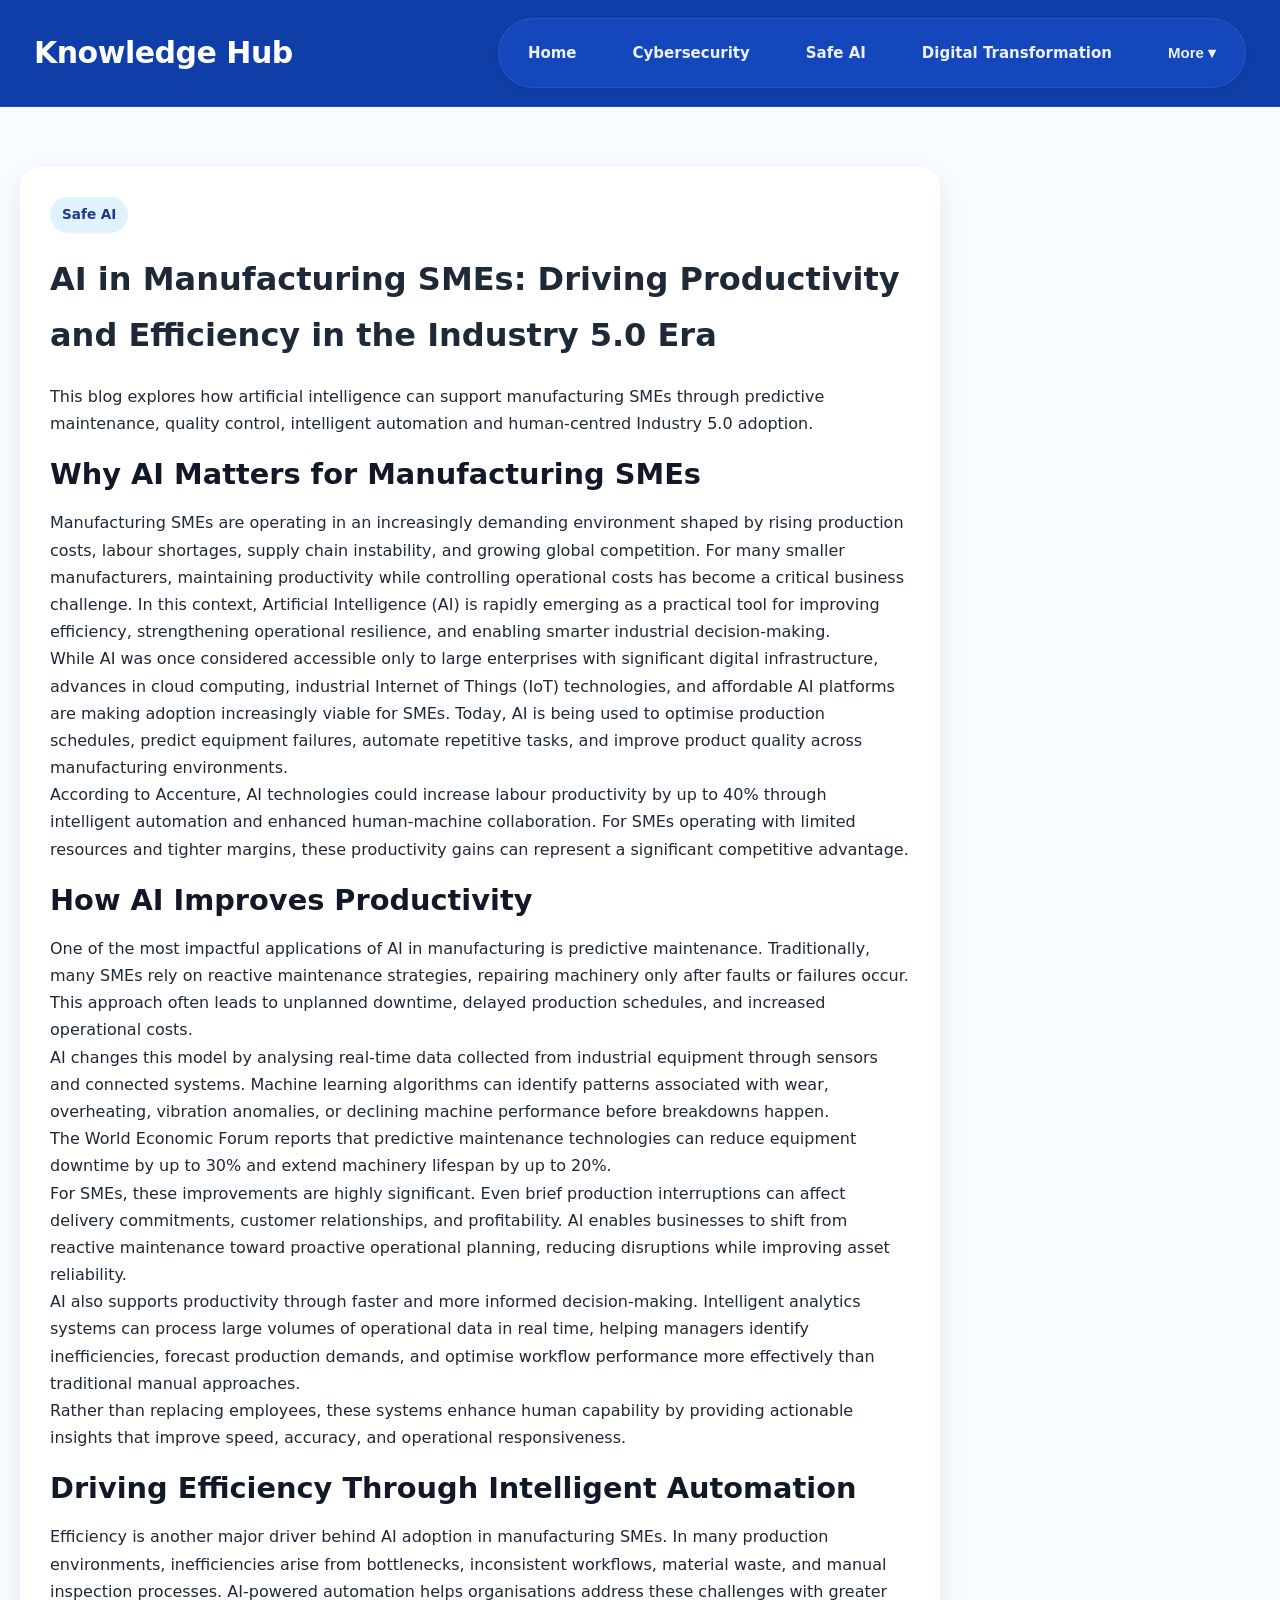
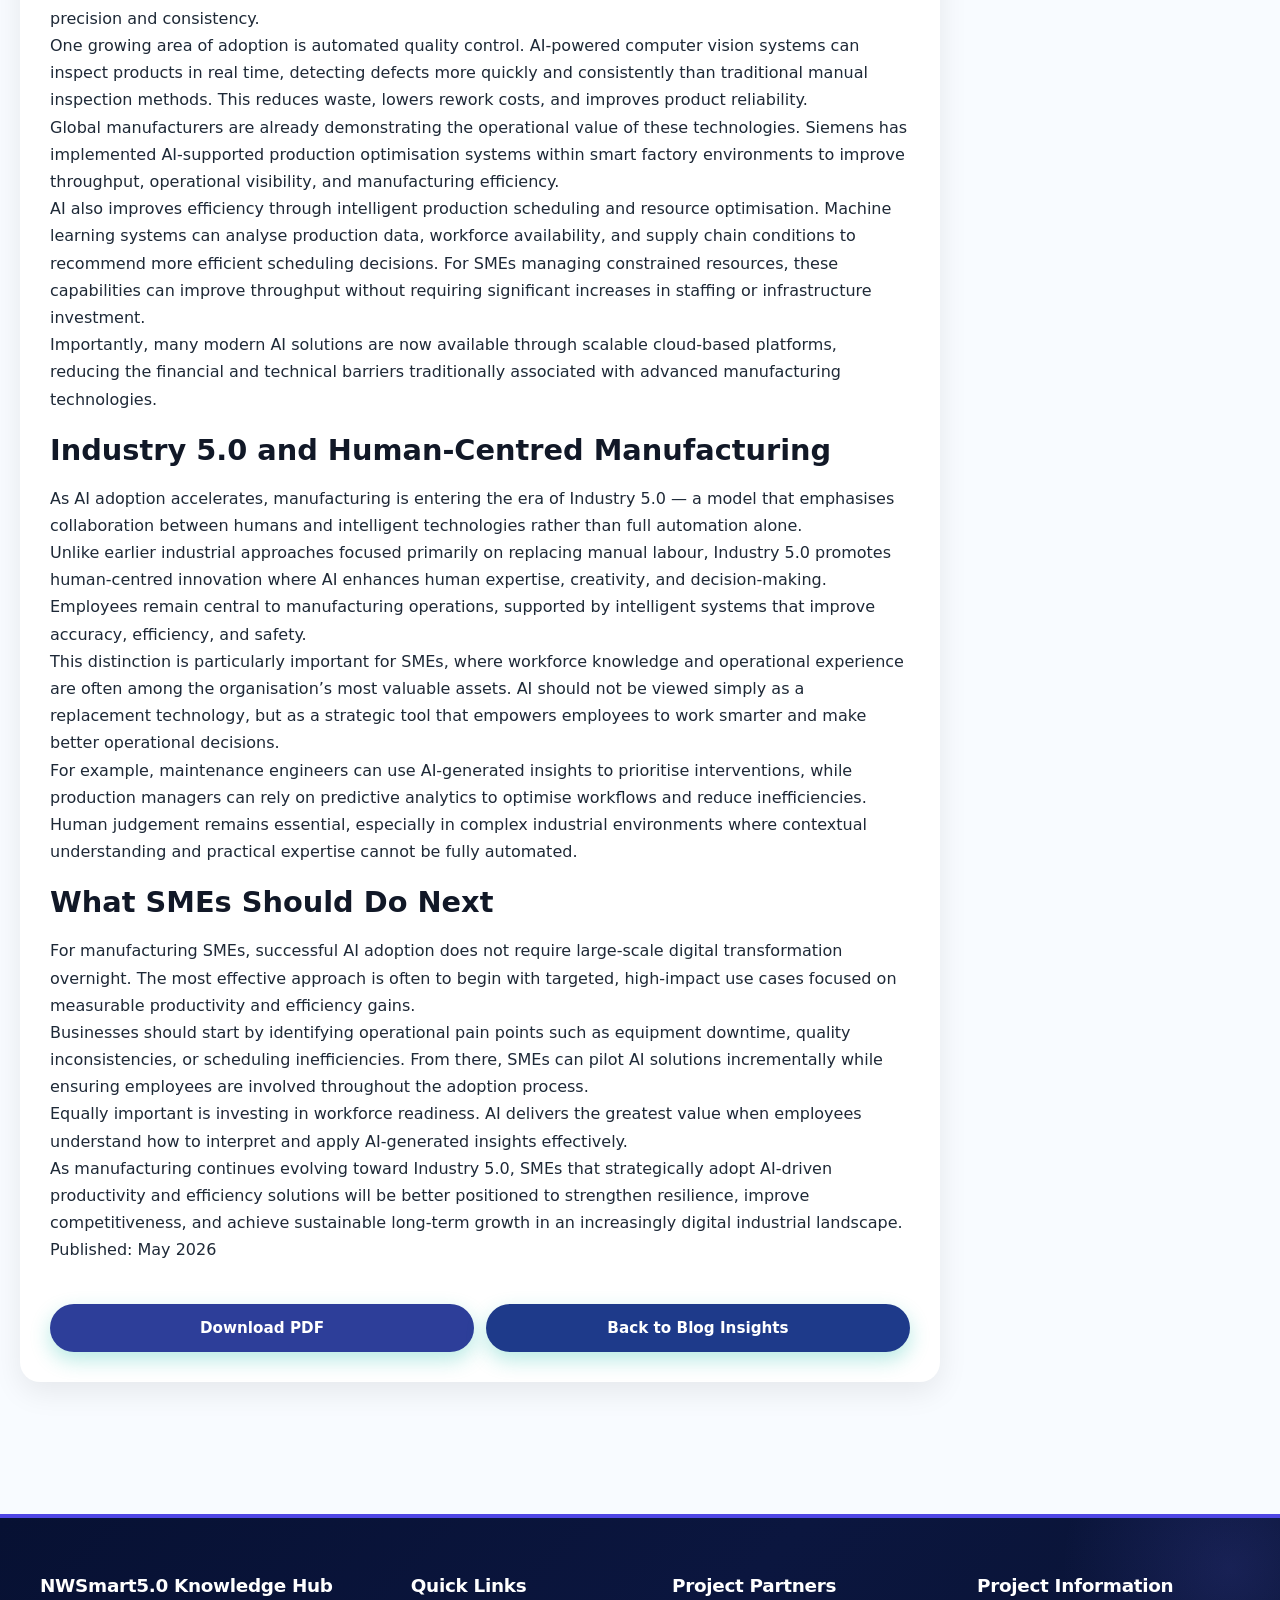
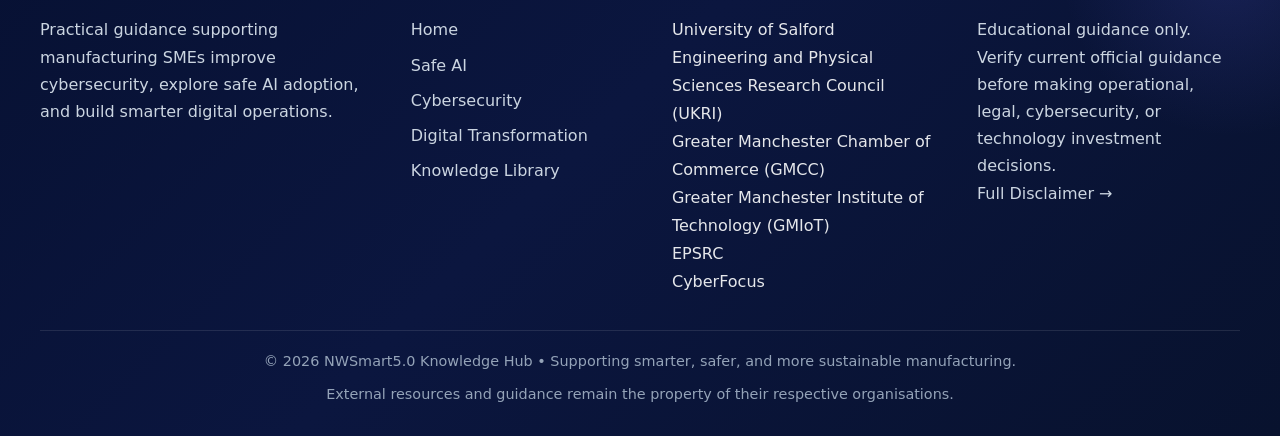
==== blog-ai-manufacturing-smes.html @ 2c4508e6 "Update blog-ai-manufacturing-smes.html" ====
<!DOCTYPE html>
<html lang="en">
<head>
    <meta charset="UTF-8">
    <meta name="viewport" content="width=device-width, initial-scale=1.0">
    <title>AI in Manufacturing SMEs | NWSmart5.0</title>
    <link rel="stylesheet" href="style.css">
    <link rel="icon" type="image/png" sizes="32x32" href="images/nwsmart5-logo.png">
</head>

<body>
    <div id="navbar"></div>


    <div class="container">
        <div class="main-content">
          
            <div class="card">
                <span class="blog-tag">Safe AI</span>

             
<h1>AI in Manufacturing SMEs: Driving Productivity and Efficiency in the Industry 5.0 Era</h1>

<p style="margin-top: 20px;">
This blog explores how artificial intelligence can support manufacturing SMEs through predictive maintenance, quality control, intelligent automation and human-centred Industry 5.0 adoption.
</p>
<h2 style="margin-top: 20px;">Why AI Matters for Manufacturing SMEs</h2>

<p>
Manufacturing SMEs are operating in an increasingly demanding environment shaped by rising production costs, labour shortages, supply chain instability, and growing global competition. For many smaller manufacturers, maintaining productivity while controlling operational costs has become a critical business challenge. In this context, Artificial Intelligence (AI) is rapidly emerging as a practical tool for improving efficiency, strengthening operational resilience, and enabling smarter industrial decision-making.
</p>

<p>
While AI was once considered accessible only to large enterprises with significant digital infrastructure, advances in cloud computing, industrial Internet of Things (IoT) technologies, and affordable AI platforms are making adoption increasingly viable for SMEs. Today, AI is being used to optimise production schedules, predict equipment failures, automate repetitive tasks, and improve product quality across manufacturing environments.
</p>

<p>
According to Accenture, AI technologies could increase labour productivity by up to 40% through intelligent automation and enhanced human-machine collaboration. For SMEs operating with limited resources and tighter margins, these productivity gains can represent a significant competitive advantage.
</p>

<h2 style="margin-top: 20px;">How AI Improves Productivity</h2>

<p>
One of the most impactful applications of AI in manufacturing is predictive maintenance. Traditionally, many SMEs rely on reactive maintenance strategies, repairing machinery only after faults or failures occur. This approach often leads to unplanned downtime, delayed production schedules, and increased operational costs.
</p>

<p>
AI changes this model by analysing real-time data collected from industrial equipment through sensors and connected systems. Machine learning algorithms can identify patterns associated with wear, overheating, vibration anomalies, or declining machine performance before breakdowns happen.
</p>

<p>
The World Economic Forum reports that predictive maintenance technologies can reduce equipment downtime by up to 30% and extend machinery lifespan by up to 20%.
</p>

<p>
For SMEs, these improvements are highly significant. Even brief production interruptions can affect delivery commitments, customer relationships, and profitability. AI enables businesses to shift from reactive maintenance toward proactive operational planning, reducing disruptions while improving asset reliability.
</p>

<p>
AI also supports productivity through faster and more informed decision-making. Intelligent analytics systems can process large volumes of operational data in real time, helping managers identify inefficiencies, forecast production demands, and optimise workflow performance more effectively than traditional manual approaches.
</p>

<p>
Rather than replacing employees, these systems enhance human capability by providing actionable insights that improve speed, accuracy, and operational responsiveness.
</p>

<h2 style="margin-top: 20px;">Driving Efficiency Through Intelligent Automation</h2>

<p>
Efficiency is another major driver behind AI adoption in manufacturing SMEs. In many production environments, inefficiencies arise from bottlenecks, inconsistent workflows, material waste, and manual inspection processes. AI-powered automation helps organisations address these challenges with greater precision and consistency.
</p>

<p>
One growing area of adoption is automated quality control. AI-powered computer vision systems can inspect products in real time, detecting defects more quickly and consistently than traditional manual inspection methods. This reduces waste, lowers rework costs, and improves product reliability.
</p>

<p>
Global manufacturers are already demonstrating the operational value of these technologies. Siemens has implemented AI-supported production optimisation systems within smart factory environments to improve throughput, operational visibility, and manufacturing efficiency.
</p>

<p>
AI also improves efficiency through intelligent production scheduling and resource optimisation. Machine learning systems can analyse production data, workforce availability, and supply chain conditions to recommend more efficient scheduling decisions. For SMEs managing constrained resources, these capabilities can improve throughput without requiring significant increases in staffing or infrastructure investment.
</p>

<p>
Importantly, many modern AI solutions are now available through scalable cloud-based platforms, reducing the financial and technical barriers traditionally associated with advanced manufacturing technologies.
</p>

<h2 style="margin-top: 20px;">Industry 5.0 and Human-Centred Manufacturing</h2>

<p>
As AI adoption accelerates, manufacturing is entering the era of Industry 5.0 — a model that emphasises collaboration between humans and intelligent technologies rather than full automation alone.
</p>

<p>
Unlike earlier industrial approaches focused primarily on replacing manual labour, Industry 5.0 promotes human-centred innovation where AI enhances human expertise, creativity, and decision-making. Employees remain central to manufacturing operations, supported by intelligent systems that improve accuracy, efficiency, and safety.
</p>

<p>
This distinction is particularly important for SMEs, where workforce knowledge and operational experience are often among the organisation’s most valuable assets. AI should not be viewed simply as a replacement technology, but as a strategic tool that empowers employees to work smarter and make better operational decisions.
</p>

<p>
For example, maintenance engineers can use AI-generated insights to prioritise interventions, while production managers can rely on predictive analytics to optimise workflows and reduce inefficiencies. Human judgement remains essential, especially in complex industrial environments where contextual understanding and practical expertise cannot be fully automated.
</p>

<h2 style="margin-top: 20px;">What SMEs Should Do Next</h2>

<p>
For manufacturing SMEs, successful AI adoption does not require large-scale digital transformation overnight. The most effective approach is often to begin with targeted, high-impact use cases focused on measurable productivity and efficiency gains.
</p>

<p>
Businesses should start by identifying operational pain points such as equipment downtime, quality inconsistencies, or scheduling inefficiencies. From there, SMEs can pilot AI solutions incrementally while ensuring employees are involved throughout the adoption process.
</p>

<p>
Equally important is investing in workforce readiness. AI delivers the greatest value when employees understand how to interpret and apply AI-generated insights effectively.
</p>

<p>
As manufacturing continues evolving toward Industry 5.0, SMEs that strategically adopt AI-driven productivity and efficiency solutions will be better positioned to strengthen resilience, improve competitiveness, and achieve sustainable long-term growth in an increasingly digital industrial landscape.
</p>
<p class="blog-meta">
Published: May 2026
</p>

              <div class="blog-actions" style="margin-top: 40px;">
                    <a href="Blogs/Blog1-AI in Manufacturing SMEs.pdf"
                       download
                       class="button-primary">
                       Download PDF
                    </a>

                    <a href="index.html#blog-insights"
                       class="button-primary blog-download-btn">
                       Back to Blog Insights
                    </a>
                </div>
            </div>

        </div>
    </div>

    <footer class="footer home-footer">
        <div class="footer-grid">

            <div>
                <h3>NWSmart5.0 Knowledge Hub</h3>
                <p>Practical guidance supporting manufacturing SMEs improve cybersecurity, explore safe AI adoption, and build smarter digital operations.</p>
            </div>

            <div>
                <h3>Quick Links</h3>
                <a href="index.html">Home</a>
                <a href="safe-ai.html">Safe AI</a>
                <a href="cybersecurity.html">Cybersecurity</a>
                <a href="digital.html">Digital Transformation</a>
                <a href="library.html">Knowledge Library</a>
            </div>

            <div>
                <h3>Project Partners</h3>
                <ul class="footer-partners">
                    <li>University of Salford</li>
                    <li>Engineering and Physical Sciences Research Council (UKRI)</li>
                    <li>Greater Manchester Chamber of Commerce (GMCC)</li>
                    <li>Greater Manchester Institute of Technology (GMIoT)</li>
                    <li>EPSRC</li>
                    <li>CyberFocus</li>
                </ul>
            </div>

            <div>
                <h3>Project Information</h3>
                <p>
                    Educational guidance only. Verify current official guidance before making operational, legal, cybersecurity, or technology investment decisions.
                </p>
                <a href="disclaimer.html" class="footer-disclaimer-link">
                    Full Disclaimer →
                </a>
            </div>

        </div>

        <div class="footer-bottom">
            <p>© 2026 NWSmart5.0 Knowledge Hub • Supporting smarter, safer, and more sustainable manufacturing.</p>
            <p>External resources and guidance remain the property of their respective organisations.</p>
        </div>
    </footer>

    <script>
        fetch('navbar.html')
            .then(response => response.text())
            .then(data => {
                document.getElementById('navbar').innerHTML = data;
            });

        function toggleMobileNav() {
            const nav = document.querySelector("nav");
            if (nav) {
                nav.classList.toggle("mobile-nav-open");
            }
        }
    </script>
</body>
</html>
---- style.css ----
* {
    margin: 0;
    padding: 0;
    box-sizing: border-box;
}

html {
    scroll-behavior: smooth;
}

body {
    font-family: 'Segoe UI', system-ui, -apple-system, Arial, sans-serif;
    background-color: #f0f4f8;
    color: #1e2937;
    line-height: 1.75;
}
.main-content p,
.main-content li,
.main-content ul,
.main-content ol {
    font-size: 16px;
    line-height: 1.75;
}

.ai-resource-scroll {
    margin-top: 12px !important;
    padding-top: 0 !important;
}

.ai-resource-scroll .resource-card {
    margin-top: 0 !important;
}
header h1 {
    color: #ffffff;
    font-size: 27px;
    font-weight: 700;
    transition: transform 0.3s ease;
}

header h1:hover {
    transform: scale(1.03);
}

header h1 span {
    color: #67e8f9;
}



nav a:hover {
    color: #ffffff;
}



nav a:hover::after {
    width: 100%;
}

/* ==================== HERO ==================== */
/* ==================== HERO ==================== */

.hero,
.page-hero {
   color: white;
     text-align: center;
    padding: 90px 20px 80px;
    min-height: calc(100vh - 110px);
    display: flex;
    flex-direction: column;
    justify-content: center;
    position: relative;
    overflow: hidden;
}

/* Homepage hero only */
.home-hero {
    background: url('images/home5.png') center center / cover no-repeat !important;
    min-height: 66vh;
     padding: 55px 20px 70px;
    align-items: flex-start;
    text-align: left;
    justify-content: center;
}

.home-hero::before,
.home-hero::after {
    display: none !important;
}

.home-hero h2 {
    color: #132968 !important;
    font-size: clamp(1.9rem, 3vw, 3rem) !important;
    line-height: 1.08;
    max-width: 680px;
    margin: 95px 0 18px 62px !important;
    text-shadow: none !important;
}

.home-hero p {
    color: #233876 !important;
    font-size: 1.15rem !important;
    font-weight: 700;
    max-width: 680px;
    margin: 0 0 30px 62px !important;
    text-shadow: none !important;
}


.home-hero .hero-blog-btn {
    margin: 0 0 0 62px !important;
    width: fit-content !important;
    min-width: 230px;
    height: auto !important;
    padding: 14px 34px;
    position: relative;
    z-index: 10;
}
/* Other pages */
.page-hero {
    background:
         linear-gradient(rgba(30, 58, 138, 0.55), rgba(15, 23, 42, 0.70)),
        linear-gradient(135deg, #3b82f6, #172554);
        background-size: cover !important;
    background-position: center;
    background-repeat: no-repeat;

    display: flex;
    flex-direction: column;
    justify-content: center;

    padding-bottom: 140px;
}

.hero h2,
.page-hero h2 {
    font-size: 3rem;
    margin-bottom: 16px;
    text-shadow: 0 3px 10px rgba(0,0,0,0.3);
}
.hero p,
.page-hero p {
    font-size: 1.3rem;
    max-width: 780px;
    margin: 0 auto 30px;
}
.hero-blog-btn {

    margin-left: 70px;

    background: #3246b8;

    color: white;

    padding: 18px 42px;

    border-radius: 20px;

    font-size: 1.2rem;

    font-weight: 700;

    box-shadow: 0 10px 30px rgba(50,70,184,0.25);

    text-decoration: none;

    display: inline-flex;

    align-items: center;

    gap: 10px;

    transition: 0.3s ease;
}
.hero-blog-btn:hover {
    background: white;
    color: #1e3a8a;

    transform: translateY(-4px);

    box-shadow:
        0 14px 34px rgba(0,0,0,0.28),
        0 0 35px rgba(255,255,255,0.25);
    border-color: rgba(255,255,255,0.8);
}

@media (max-width: 768px) {

    .hero-blog-btn {
        width: 92%;
        padding: 16px 22px;
        font-size: 1rem;
    }
}

/* Buttons */
.button-primary {
    display: inline-block;
    padding: 16px 40px;
    background: #2d3e99;
    color: white;
    border-radius: 50px;
    font-weight: 600;
    text-decoration: none;
    font-size: 1.1rem;
    transition: all 0.4s cubic-bezier(0.4, 0, 0.2, 1);
    box-shadow: 0 8px 20px rgba(20, 184, 166, 0.3);
}

.button-primary:hover {
    background: #1e2d7a;
    transform: translateY(-6px) scale(1.05);
    box-shadow: 0 15px 30px rgba(20, 184, 166, 0.45);
}

/* Main Container */

/* Cards */
.card, .resource-card {
    background: white;
    padding: 30px;
    border-radius: 20px;
    box-shadow: 0 10px 30px rgba(0,0,0,0.08);
    margin-bottom: 32px;
    transition: all 0.4s cubic-bezier(0.4, 0, 0.2, 1);
}

.card:hover, .resource-card:hover {
    transform: translateY(-12px);
    box-shadow: 0 20px 40px rgba(0,0,0,0.12);
}



/* ==================== ACCORDION ==================== */
.modern-accordion {
    margin: 16px 0;
    border: 1px solid #e2e8f0;
    border-radius: 12px;
    overflow: hidden;
    box-shadow: 0 2px 8px rgba(0,0,0,0.05);
}

.accordion-btn {
    width: 100%;
    padding: 20px 24px;
    background: #f1f5f9;
    border: none;
    text-align: left;
    font-weight: 600;
    font-size: 1.08rem;
    color: #1e3a8a;
    cursor: pointer;
    display: flex;
    justify-content: space-between;
    align-items: center;
    transition: all 0.3s ease;
}

.accordion-btn:hover {
    background: #e0f2fe;
}

.accordion-btn:after {
    content: '▼';
    font-size: 1.1rem;
    transition: transform 0.4s ease;
}

.accordion-btn.active:after {
    transform: rotate(180deg);
}

.accordion-content {
    max-height: 0;
    overflow: hidden;
    transition: max-height 0.5s cubic-bezier(0.4, 0, 0.2, 1);
    background: white;
}

.accordion-content p {
    padding: 24px;
    margin: 0;
    color: #334155;
    line-height: 1.7;
}

/* ==================== RESOURCE GRID & CARDS (FIXED ALIGNMENT) ==================== */
.resource-grid {
    display: grid;
    grid-template-columns: repeat(auto-fit, minmax(340px, 1fr));
    gap: 24px;
    margin-top: 20px;
}

.resource-card {
    background: white;
    padding: 28px 24px;
    border-radius: 16px;
    box-shadow: 0 8px 25px rgba(0,0,0,0.08);
    transition: all 0.4s ease;
    display: flex;
    flex-direction: column;
    height: 100%;
    min-height: 280px;
}

.resource-card:hover {
    transform: translateY(-8px);
    box-shadow: 0 15px 35px rgba(0,0,0,0.12);
}

.resource-card h3 {
    margin-bottom: 12px;
    color: #1e3a8a;
    line-height: 1.4;
}

.resource-card p {
    flex-grow: 1;
    color: #475569;
    font-size: 15px;
    margin-bottom: 14px;
}

.resource-card .button-primary {
    margin-top: auto;
    width: 100%;
    text-align: center;
}

/* Filter Buttons */
.filter-buttons {
   margin: 12px 0 18px 0;
    display: flex;
    gap: 12px;
    flex-wrap: wrap;
}

.filter-btn {
    padding: 10px 22px;
    background: #e0f2fe;
    color: #1e3a8a;
    border: none;
    border-radius: 50px;
    cursor: pointer;
    font-weight: 500;
    font-size: 15px;
    transition: all 0.3s ease;
}

.filter-btn:hover {
    background: #bae6fd;
    transform: translateY(-2px);
}

.filter-btn.active {
    background: #2d3e99;
    color: white;
    box-shadow: 0 4px 12px rgba(20, 184, 166, 0.3);
}

/* Search Input */
#resource-search {
    width: 100%;
    padding: 16px 24px;
    margin-bottom: 25px;
    border-radius: 50px;
    border: 1px solid #cbd5e1;
    font-size: 16px;
    transition: all 0.3s ease;
}

#resource-search:focus {
    outline: none;
    border-color: #2d3e99;
    box-shadow: 0 0 0 4px rgba(20, 184, 166, 0.1);
}


.resource-grid {
    display: grid;
    grid-template-columns: repeat(auto-fit, minmax(320px, 1fr));
    gap: 20px;
}

.resource-card {
    padding: 18px;
    background: white;
    border-radius: 12px;
    box-shadow: 0 4px 15px rgba(0,0,0,0.06);
    display: flex;
    flex-direction: column;
}

.resource-card iframe {
    border-radius: 8px;
    margin-top: 10px;
}




/* Footer */
.footer {
    background: #1e2937;
    color: white;
    margin-top: 80px;
    padding: 60px 20px 40px;
    text-align: center;
    width: 100%;
    border-top: 5px solid #2d3e99;
}

.footer p {
    font-size: 1.1rem;
    margin: 0;
}
/* ==================== DIGITAL PAGE SPECIFIC STYLING ==================== */
.digital-hero {
    background: linear-gradient(rgba(30, 58, 138, 0.75), rgba(15, 23, 42, 0.85)),
                url('images/Digital.jpg') center/cover no-repeat !important;
}
/* Readiness Checker */
.checker-item {
    background: #f8fafc;
    padding: 18px 20px;
    border-radius: 12px;
    margin-bottom: 16px;
    border-left: 5px solid #2d3e99;
}

.checker-item label {
    display: block;
    margin-bottom: 12px;
    font-weight: 500;
    color: #1e3a8a;
}

.score-buttons {
    display: flex;
    gap: 8px;
}

.score-buttons button {
    width: 40px;
    height: 40px;
    border: none;
    border-radius: 50%;
    background: #e0f2fe;
    color: #1e3a8a;
    font-weight: 600;
    cursor: pointer;
    transition: all 0.2s ease;
}

.score-buttons button:hover {
    background: #bae6fd;
    transform: scale(1.1);
}


   @media (max-width: 900px) {

    .hero h2,
    .page-hero h2 {
        font-size: 2.4rem;
    }

    nav {
        gap: 18px;
    }

}
/* ==================== MAIN LAYOUT ==================== */

.container {
     max-width: 1280px;
    margin: 60px auto;
    padding: 0 20px;

    display: grid;
   grid-template-columns: minmax(0, 1fr) 280px;

    gap: 40px;
    align-items: start;
}

.main-content {
    min-width: 0;
}


/* ==================== QUICK LINK CARDS ONLY ==================== */
/* This only affects Cyber Essentials and Take Five cards, not video cards */

.quick-link-card {
    background: linear-gradient(180deg, #ffffff 0%, #f8fafc 100%);
    border-top: 5px solid #2d3e99;
    min-height: 390px;
    position: relative;
}

.quick-link-icon {
    width: 72px;
    height: 72px;
    border-radius: 22px;
    display: flex;
    align-items: center;
    justify-content: center;
    font-weight: 900;
    font-size: 2.3rem;
    margin-bottom: 18px;
    box-shadow: 0 10px 25px rgba(0, 0, 0, 0.12);
}

.cyber-icon {
    background: linear-gradient(135deg, #dbeafe, #67e8f9);
    color: #1e3a8a;
}

.fraud-icon {
    background: linear-gradient(135deg, #fef3c7, #f59e0b);
    color: #78350f;
}

.quick-link-card h3 {
    margin-bottom: 12px;
}

.quick-link-card p {
    color: #475569;
    font-size: 15px;
    line-height: 1.65;
    margin-bottom: 14px;
}

.quick-link-card .button-primary {
    margin-top: auto;
    width: 100%;
    text-align: center;
}
/* FIX: quick link cards only */
.quick-link-card {
    padding: 30px !important;
    border-top: 6px solid #2d3e99;
    background: linear-gradient(180deg, #ffffff 0%, #f8fafc 100%);
}

.quick-link-card .quick-link-icon {
    width: 82px !important;
    height: 82px !important;
    border-radius: 24px;
    display: flex !important;
    align-items: center;
    justify-content: center;
    font-size: 2.8rem !important;
    font-weight: 900;
    margin-bottom: 20px;
    box-shadow: 0 12px 28px rgba(0,0,0,0.14);
}

.quick-link-card .cyber-icon {
    background: linear-gradient(135deg, #dbeafe, #67e8f9);
    color: #1e3a8a;
}

.quick-link-card .fraud-icon {
    background: linear-gradient(135deg, #fef3c7, #f59e0b);
    color: #78350f;
}

.quick-link-card p {
    flex-grow: 0 !important;
    margin-bottom: 16px !important;
}

.quick-link-card .button-primary {
    margin-top: auto !important;
}
/* Make Cyber Essentials and Take Five buttons identical */
.quick-link-card .button-primary {
    width: 100% !important;
max-width: 430px;
    min-height: 64px;
    padding: 16px 24px !important;
    margin-left: auto !important;
    margin-right: auto !important;
    display: flex !important;
    align-items: center;
    justify-content: center;
    text-align: center;
    white-space: normal;
}

/* ==================== HORIZONTAL SCROLL FOR PDF RESOURCES ==================== */

.resource-scroll {
    display: flex;
    flex-wrap: nowrap;
     gap: 18px;
    padding: 6px 4px 12px;
    margin-top: 10px;
    overflow-x: auto;
    overflow-y: hidden;
    
    max-width: 100%;
    scroll-snap-type: x mandatory;
    -webkit-overflow-scrolling: touch;
}

.resource-scroll .resource-card {
  flex: 0 0 420px;
    width: 420px;
    min-width: 420px;
    max-width: 420px;
    height: auto;
 min-height: 240px;
    padding: 18px;
    margin-bottom: 0;
    scroll-snap-align: start;

    display: flex;
    flex-direction: column;
}

.resource-scroll .resource-card h3 {
     font-size: 1.15rem;
    line-height: 1.35;
    margin-bottom: 12px;
}

.resource-scroll .resource-card p {
     font-size: 15px;
    line-height: 1.65;
    flex-grow: 1;
}

.resource-scroll .resource-card .button-primary {
    margin-top: auto;
    min-height: 56px;
}
@media (max-width: 700px) {
    .resource-scroll .resource-card {
        flex: 0 0 88%;
        width: 88%;
        min-width: 88%;
        max-width: 88%;
    }
}

.resource-scroll .resource-card .button-primary {
    margin-top: auto;
}

.resource-scroll::-webkit-scrollbar {
    height: 10px;
}

.resource-scroll::-webkit-scrollbar-track {
    background: #e5e7eb;
    border-radius: 999px;
}

.resource-scroll::-webkit-scrollbar-thumb {
    background: #2d3e99;
    border-radius: 999px;
}

.resource-scroll::-webkit-scrollbar-thumb:hover {
    background: #1e2d7a;
}

.scroll-hint {
    color: #64748b;
    font-size: 0.95rem;
    margin-top: 8px;
    font-style: italic;
}
/* ==================== PDF SCROLL CARD DESIGN ==================== */

.pdf-resource-card {
    border-top: 5px solid #1e3a8a;
    background: linear-gradient(180deg, #ffffff 0%, #f8fafc 100%);
    padding: 26px !important;
}

.pdf-resource-card h3 {
    min-height: auto;
    margin-bottom: 10px;
    font-size: 1.7rem;
    line-height: 1.3;
}

.pdf-resource-card p {
    font-size: 14px;
    line-height: 1.55;
    margin-bottom: 14px;
}

.pdf-resource-card .button-primary {
    min-height: 56px;
}

/* ==================== FLIP CARDS: AI CYBER RISKS ==================== */

.flip-risk-grid {
    display: grid;
    grid-template-columns: repeat(2, minmax(0, 1fr));
    gap: 24px;
    margin-top: 24px;
}

.flip-card {
   height: 300px;
    perspective: 1000px;
    cursor: pointer;
}

.flip-card-wide {
    grid-column: 1 / -1;
}

.flip-card-inner {
    position: relative;
    width: 100%;
   height: 100%;
    transition: transform 0.7s ease;
    transform-style: preserve-3d;
}
.flip-card.flipped .flip-card-inner {
    transform: rotateY(180deg);
}

.flip-card-front,
.flip-card-back {
    position: absolute;
    inset: 0;
    height: 100%;
    border-radius: 18px;
    padding: 26px;
    backface-visibility: hidden;
    box-shadow: 0 8px 24px rgba(0,0,0,0.06);
    overflow-y: auto;
    box-sizing: border-box;
}

.flip-card-front {
    background: #f8fafc;
    border-left: 6px solid #dc2626;
}

.flip-card-back {
    background: #f0fdfa;
    border-left: 6px solid #2d3e99;
    transform: rotateY(180deg);
}

.flip-card h4 {
    color: #1e3a8a;
    margin-bottom: 14px;
    font-size: 1.15rem;
}

.flip-card p {
    color: #334155;
    line-height: 1.65;
    margin-bottom: 12px;
}

.flip-card span {
    display: inline-block;
    margin-top: 12px;
    color: #1e3a8a;
    font-weight: 700;
}

@media (max-width: 800px) {
    .flip-risk-grid {
        grid-template-columns: 1fr;
    }

    .flip-card-wide {
        grid-column: auto;
    }
}


/* ==================== SOURCE AND CROSS-LINK NOTES ==================== */

.source-note {
    margin-top: 20px;
    padding: 14px 18px;
    background: #f8fafc;
    border-left: 5px solid #2d3e99;
    border-radius: 12px;

    font-size: 0.9rem;
    line-height: 1.6;
    color: #475569;
}

.source-note strong {
    color: #1e3a8a;
}

.source-note a {
    color: #1e3a8a;
    font-weight: 600;
    word-break: normal;
}
/* ==================== ACTIVE SIDEBAR SECTION ==================== */

.sidebar a.active-section {
    background: #2d3e99 !important;
    color: white !important;
    border-color: #2d3e99 !important;
    box-shadow: none !important;
    transform: none !important;
}


/* ==================== CORE CYBER ACTION CARDS ==================== */

.action-cards-grid {
    display: grid;
    grid-template-columns: repeat(2, minmax(0, 1fr));
    gap: 18px;
    margin: 28px 0;
}

.action-toggle-card {
    background: #f8fafc;
    border: 1px solid #e2e8f0;
    border-left: 6px solid #2d3e99;
    border-radius: 16px;
    overflow: hidden;
}

.action-toggle-wide {
    grid-column: 1 / -1;
}

.action-toggle-btn {
    width: 100%;
    background: transparent;
    border: none;
    padding: 18px 20px;
    text-align: left;
    color: #1e3a8a;
    font-size: 1rem;
    font-weight: 800;
    cursor: pointer;
    display: flex;
    justify-content: space-between;
    gap: 16px;
    align-items: center;
}

.action-toggle-btn::after {
    content: "+";
    font-size: 1.4rem;
    color: #2d3e99;
    font-weight: 900;
}

.action-toggle-card.open .action-toggle-btn::after {
    content: "−";
}

.action-toggle-content {
    display: none;
    padding: 0 20px 20px;
}

.action-toggle-card.open .action-toggle-content {
    display: block;
}

.action-toggle-content p {
    color: #475569;
    line-height: 1.65;
    margin: 0;
}

@media (max-width: 800px) {
    .action-cards-grid {
        grid-template-columns: 1fr;
    }

    .action-toggle-wide {
        grid-column: auto;
    }
}
/* ==================== PROTECTING ACCOUNTS SECTION ==================== */

.access-protection-grid {
    display: grid;
    grid-template-columns: repeat(2, minmax(0, 1fr));
    gap: 20px;
    margin: 28px 0;
}

.access-protection-card {
    background: linear-gradient(180deg, #ffffff 0%, #f8fafc 100%);
    border: 1px solid #e2e8f0;
    border-top: 5px solid #1e3a8a;
    border-radius: 18px;
    padding: 24px;
    box-shadow: 0 8px 22px rgba(0,0,0,0.06);
    transition: all 0.25s ease;
}

.access-protection-card:hover {
    transform: translateY(-6px);
    box-shadow: 0 14px 30px rgba(0,0,0,0.10);
}

.access-icon {
    width: 54px;
    height: 54px;
    border-radius: 16px;
    background: #e0f2fe;
    display: flex;
    align-items: center;
    justify-content: center;
    font-size: 1.6rem;
    margin-bottom: 16px;
}

.access-protection-card h3 {
    color: #1e3a8a;
    margin-bottom: 10px;
    font-size: 1.05rem;
}

.access-protection-card p {
    color: #475569;
    line-height: 1.65;
    margin: 0;
}

.access-check-box {
    margin-top: 26px;
    background: #f0fdfa;
    border-left: 6px solid #2d3e99;
    border-radius: 16px;
    padding: 22px 24px;
}

.access-check-box h3 {
    color: #1e3a8a;
    margin-bottom: 8px;
}

.access-check-box p {
    color: #334155;
    margin: 0;
    line-height: 1.65;
}

@media (max-width: 800px) {
    .access-protection-grid {
        grid-template-columns: 1fr;
    }
}
/* ==================== PRACTICAL RESILIENCE SECTION ==================== */

.resilience-tabs {
    margin-top: 28px;
}

.resilience-item {
    background: #f8fafc;
    border: 1px solid #e2e8f0;
    border-radius: 18px;
    margin-bottom: 18px;
    overflow: hidden;
    transition: all 0.3s ease;
}

.resilience-item:hover {
    box-shadow: 0 10px 24px rgba(0,0,0,0.06);
    transform: translateY(-2px);
}

.resilience-btn {
    width: 100%;
    border: none;
    background: white;
    padding: 22px 24px;
    text-align: left;
    cursor: pointer;
    font-size: 1.05rem;
    font-weight: 700;
    color: #1e3a8a;

    display: flex;
    justify-content: space-between;
    align-items: center;

    transition: all 0.3s ease;
}

.resilience-btn:hover {
    background: #f0f9ff;
}

.resilience-btn::after {
    content: "+";
    font-size: 1.7rem;
    color: #2d3e99;
    font-weight: 700;
}

.resilience-item.active .resilience-btn::after {
    content: "−";
}

.resilience-content {
    display: none;
    padding: 0 24px 24px;
    background: #f8fafc;
}

.resilience-item.active .resilience-content {
    display: block;
}

.resilience-content p {
    color: #475569;
    line-height: 1.75;
    margin-bottom: 18px;
}

.resilience-content ul {
    padding-left: 22px;
    color: #475569;
}

.resilience-content li {
    margin-bottom: 10px;
}

@media (max-width: 800px) {

    .resilience-btn {
        font-size: 0.95rem;
        padding: 18px;
    }

    .resilience-content {
        padding: 0 18px 18px;
    }

}

/* ==================== BLOG INSIGHTS LANDSCAPE SCROLL ==================== */

.blog-scroll {
    display: flex;
    gap: 24px;
    overflow-x: auto;
    padding: 14px 4px 28px;
    margin-top: 26px;
    scroll-snap-type: x mandatory;
}

.blog-card {
    flex: 0 0 290px;
     min-width: 290px;
    min-height: 180px;
    background: linear-gradient(180deg, #ffffff 0%, #f8fafc 100%);
    border-radius: 20px;
    padding: 18px;
    border: 1px solid #e2e8f0;
    border-top: 6px solid #2d3e99;
    box-shadow: 0 10px 28px rgba(0,0,0,0.08);
    scroll-snap-align: start;
    display: flex;
    flex-direction: column;
   max-width: 290px;
}
.workshop-slide-card .button-primary {
    padding: 10px 18px;
    font-size: 0.9rem;
    min-height: 44px;
}
.workshop-slide-card {
    padding: 16px !important;
}

.workshop-slide-card h3 {
    font-size: 1.2rem;
    margin-bottom: 10px;
}

.workshop-slide-card p {
    font-size: 0.95rem;
    line-height: 1.55;
}
#workshop-slides {
    padding: 24px !important;
}
@media (max-width: 768px) {

    .blog-card {

        flex: 0 0 72% !important;

        min-width: 72%;

        max-width: 72%;

        min-height: 220px;

        padding: 14px;
    }

    .blog-card h3 {

        font-size: 1rem;

        line-height: 1.35;

        margin-bottom: 10px;
    }

    .blog-card p {

        font-size: 0.85rem;

        line-height: 1.55;
    }

    .blog-tag {

        font-size: 0.72rem;

        padding: 5px 10px;
    }

    .blog-actions {

        flex-direction: column;

        gap: 8px;
    }

    .blog-actions .button-primary {

        width: 100%;

        padding: 9px 12px;

        font-size: 0.85rem;

        min-height: 42px;
    }
}
.featured-blog {
    border-top-color: #1e3a8a;
}

.blog-tag {
    display: inline-block;
    width: fit-content;
    background: #e0f2fe;
    color: #1e3a8a;
    font-weight: 700;
    font-size: 0.85rem;
    padding: 6px 12px;
    border-radius: 999px;
    margin-bottom: 18px;
}

.blog-card h3 {
    color: #1e3a8a;
    line-height: 1.35;
    margin-bottom: 14px;
}

.blog-card p {
    color: #475569;
    line-height: 1.65;
    flex-grow: 1;
}

.blog-actions {
    display: flex;
    gap: 12px;
    margin-top: auto;
}

.blog-actions .button-primary {
    flex: 1;
    padding: 11px 14px;
    font-size: 0.95rem;
    text-align: center;
}

.blog-download-btn {
    background: #1e3a8a;
}

.blog-scroll::-webkit-scrollbar {
    height: 10px;
}

.blog-scroll::-webkit-scrollbar-track {
    background: #e5e7eb;
    border-radius: 999px;
}

.blog-scroll::-webkit-scrollbar-thumb {
    background: #2d3e99;
    border-radius: 999px;
}

/* ==================== DIGITAL JOURNEY SECTION ==================== */

.journey-grid,
.skills-grid,
.metrics-grid {
    display: grid;
    grid-template-columns: repeat(2, minmax(0, 1fr));
    gap: 24px;
    margin-top: 30px;
}

.journey-card,
.skills-card,
.metric-card {
    background: linear-gradient(180deg, #ffffff 0%, #f8fafc 100%);
    border-radius: 18px;
    padding: 28px;
    border: 1px solid #e2e8f0;
    box-shadow: 0 10px 24px rgba(0,0,0,0.06);
    transition: all 0.3s ease;
}

.journey-card:hover,
.skills-card:hover,
.metric-card:hover {
    transform: translateY(-6px);
    box-shadow: 0 16px 30px rgba(0,0,0,0.1);
}

.journey-number {
    width: 54px;
    height: 54px;
    border-radius: 50%;
    background: #2d3e99;
    color: white;
    display: flex;
    align-items: center;
    justify-content: center;
    font-weight: 800;
    font-size: 1.2rem;
    margin-bottom: 18px;
}

.skills-icon {
    width: 60px;
    height: 60px;
    border-radius: 18px;
    background: #e0f2fe;
    display: flex;
    align-items: center;
    justify-content: center;
    font-size: 1.8rem;
    margin-bottom: 18px;
}

.metric-card h3 {
    margin-bottom: 10px;
    color: #1e3a8a;
}

.metric-card span {
    color: #475569;
    line-height: 1.6;
}

.tracker-callout {
    margin-top: 35px;
    padding: 28px;
    border-radius: 18px;
    background: linear-gradient(135deg, #1e3a8a, #0f172a);
    color: white;

    display: flex;
    justify-content: space-between;
    align-items: center;
    gap: 24px;
}

.tracker-callout h3 {
    margin-bottom: 8px;
    color: white !important;
}

.tracker-callout p {
    color: #e2e8f0;
}

@media (max-width: 800px) {

    .journey-grid,
    .skills-grid,
    .metrics-grid {
        grid-template-columns: 1fr;
    }

    .tracker-callout {
        flex-direction: column;
        align-items: flex-start;
    }
     }
/* ==================== DIGITAL PAGE VISUAL POLISH ==================== */

#why-digital,
#roadmap,
#planning,
#skills-culture,
#measuring-success,
#responsible-digital {
    border-top: 6px solid #2d3e99;
}

#roadmap {
    background: linear-gradient(180deg, #ffffff 0%, #f8fafc 100%);
    border-top-color: #1e3a8a;
}

#roadmap .button-primary {
    max-width: 520px;
    width: 100%;
}

.journey-card,
.skills-card,
.metric-card {
    border-left: 5px solid #2d3e99;
}

.journey-card h3,
.skills-card h3,
.metric-card h3 {
    color: #1e3a8a;
    margin-bottom: 10px;
}

.journey-card p,
.skills-card p {
    color: #475569;
    line-height: 1.65;
}

.metrics-grid {
    grid-template-columns: repeat(2, minmax(0, 1fr));
}

.metric-card {
    min-height: 150px;
}

.tracker-callout .button-primary {
    background: #2d3e99;
    white-space: nowrap;
}

#responsible-digital .flip-card-front {
    border-left-color: #1e3a8a;
}

#responsible-digital .flip-card-back {
    border-left-color: #2d3e99;
}

@media (max-width: 900px) {

    .metrics-grid {
        grid-template-columns: 1fr;
    }

    .tracker-callout .button-primary {
        width: 100%;
        text-align: center;
    }


}
.site-logo,
.site-logo a,
.site-logo span {
    color: white !important;
    text-decoration: none !important;
    font-size: 30px !important;
    font-weight: 700 !important;
    line-height: 1.2;
    white-space: nowrap;
}

.site-logo a:hover {
    color: #67e8f9 !important;
}
/* ==================== NAVBAR DROPDOWN ==================== */

.dropdown {
    position: relative;
}


.dropdown {
    display: flex;
    align-items: center;
}

.dropdown-btn:hover {
    color: white;
}



.dropdown-content a {

    display: block;

    padding: 14px 18px;

    color: #1e293b !important;

    background: white;

    text-decoration: none;

    font-weight: 600;

    border-bottom: 1px solid #eef2ff;

    transition: all 0.25s ease;
}
.dropdown-content a:hover {

    background: #eef2ff;

    color: #2d3e99 !important;
}

.dropdown:hover .dropdown-content {

    opacity: 1;

    visibility: visible;

    transform: translateY(0);
}
/* ==================== PREMIUM NAVBAR ==================== */

header {
    position: sticky;
    top: 0;
    z-index: 1000;

   background: #0f3ea8;

    backdrop-filter: blur(18px);
    -webkit-backdrop-filter: blur(18px);

    border-bottom: 1px solid rgba(255,255,255,0.08);

    padding: 18px 0;
}
.dropdown-btn {
    background: transparent !important;
    color: rgba(255,255,255,0.92) !important;
    border: 1px solid transparent !important;
    outline: none;
}

.dropdown-btn:hover {
    background: #dbeafe !important;
    color: #0f3ea8 !important;
}

/* NAV CONTAINER */
.nav-container {
        max-width: 1380px;
    margin: 0 auto;
    padding: 0 34px;

    display: flex;
    align-items: center;
    justify-content: space-between;

    gap: 30px;
}

/* LOGO */
.site-logo a,
.site-logo span {
    color: white !important;
    text-decoration: none !important;

    font-size: 2rem !important;
    font-weight: 800 !important;
    letter-spacing: -0.5px;

    transition: all 0.3s ease;
}

.site-logo a:hover {
    color: #67e8f9 !important;
    text-shadow: 0 0 18px rgba(103,232,249,0.35);
}

/* NAVIGATION */
nav {
    display: flex;
    align-items: center;
    gap: 14px;

    padding: 8px;

background: rgba(21, 73, 190, 0.88);
border: 1px solid rgba(255,255,255,0.08);

border-radius: 999px;

box-shadow: 0 2px 10px rgba(0,0,0,0.08);
}

/* LINKS */
nav a,
.dropdown-btn {

    position: relative;

    display: flex;
    align-items: center;
    justify-content: center;

    padding: 12px 20px;

    border-radius: 999px;

    color: rgba(255,255,255,0.92);
    text-decoration: none;

    font-size: 15px;
    font-weight: 600;

    transition:
        background 0.3s ease,
        color 0.3s ease,
        transform 0.25s ease,
        box-shadow 0.3s ease;

    border: 1px solid transparent;
}

/* HOVER */
nav a:hover,
.dropdown-btn:hover {

    color: white;

    background: rgba(255,255,255,0.10);

    border-color: rgba(255,255,255,0.12);

    transform: translateY(-2px);

    box-shadow:
        0 8px 20px rgba(0,0,0,0.18),
        0 0 18px rgba(103,232,249,0.12);
}

/* ACTIVE LINK */
nav a.active-nav {

 background: rgba(255,255,255,0.16);
    color: white !important;

    border: 1px solid rgba(103,232,249,0.22);

    box-shadow:
        0 0 20px rgba(103,232,249,0.14);
}

/* REMOVE OLD UNDERLINE */
nav a::after,
nav a.active-nav::after {
    display: none;
}

/* DROPDOWN */
.dropdown {
    position: relative;
}

.dropdown-content {

    position: absolute;

    top: 115%;
    right: 0;

    min-width: 240px;

    padding: 10px;

    background: rgba(15,23,42,0.96);

    border: 1px solid rgba(255,255,255,0.08);

    border-radius: 22px;

    backdrop-filter: blur(18px);

    box-shadow:
        0 18px 40px rgba(0,0,0,0.25);

    opacity: 0;
    visibility: hidden;

    transform: translateY(10px);

    transition: all 0.25s ease;
}

.dropdown-content a {

    color: #e2e8f0 !important;

    border-radius: 14px;

    padding: 14px 16px;

    margin-bottom: 4px;

    background: transparent;
}

.dropdown-content a:hover {

    background: rgba(255,255,255,0.08);

    color: white !important;

    transform: translateX(4px);
}

.dropdown:hover .dropdown-content {

    opacity: 1;
    visibility: visible;

    transform: translateY(0);
}


/* ==================== DIGITAL ROADMAP TIMELINE ==================== */

.timeline-roadmap {
    position: relative;
    margin-top: 50px;
    padding-left: 30px;
}

.timeline-roadmap::before {
    content: "";
    position: absolute;
    left: 42px;
    top: 0;
    width: 4px;
    height: 100%;
    background: linear-gradient(
        to bottom,
        #1e3a8a,
        #2d3e99
    );
    border-radius: 999px;
}

.timeline-step {
    position: relative;
    display: flex;
    gap: 28px;
    margin-bottom: 45px;
    align-items: flex-start;
}

.timeline-circle {
    width: 56px;
    height: 56px;
    min-width: 56px;

    border-radius: 50%;
    background: linear-gradient(135deg, #1e3a8a, #2d3e99);

    color: white;
    font-size: 1.2rem;
    font-weight: 800;

    display: flex;
    align-items: center;
    justify-content: center;

    position: relative;
    z-index: 2;

    box-shadow: 0 10px 24px rgba(20,184,166,0.25);
}

.timeline-content {
    flex: 1;
    background: linear-gradient(180deg, #ffffff 0%, #f8fafc 100%);
    border-radius: 18px;
    padding: 24px 26px;
    border: 1px solid #e2e8f0;
    box-shadow: 0 10px 24px rgba(0,0,0,0.06);

    transition: all 0.3s ease;
}

.timeline-content:hover {
    transform: translateY(-6px);
    box-shadow: 0 16px 34px rgba(0,0,0,0.10);
}

.timeline-content h3 {
    color: #1e3a8a;
    margin-bottom: 10px;
}

.timeline-content p {
    color: #475569;
    line-height: 1.7;
    margin: 0;
}

@media (max-width: 800px) {

    .timeline-roadmap {
        padding-left: 10px;
    }

    .timeline-step {
        gap: 18px;
    }

    .timeline-circle {
        width: 48px;
        height: 48px;
        min-width: 48px;
        font-size: 1rem;
    }

}
.digital-video-card iframe {
    border-radius: 14px;
    margin: 16px 0 20px;
    box-shadow: 0 8px 20px rgba(0,0,0,0.10);
}

/* ==================== INFOGRAPHIC VIEWER ==================== */

.infographic-actions {
    display: flex;
    gap: 18px;
    flex-wrap: wrap;
    margin-top: 28px;
}

.view-infographic-btn,
.download-infographic-btn {

    background: linear-gradient(
        135deg,
        #1e3a8a,
       #2d3e99
    );

    color: white;
    border: none;
    padding: 14px 24px;
    border-radius: 14px;

    font-weight: 700;
    font-size: 1rem;

    cursor: pointer;
    text-decoration: none;

    transition: all 0.3s ease;

    box-shadow: 0 10px 24px rgba(0,0,0,0.12);
}

.view-infographic-btn:hover,
.download-infographic-btn:hover {

    transform: translateY(-4px);

    box-shadow: 0 14px 32px rgba(0,0,0,0.18);
}

/* ==================== MODAL ==================== */

.infographic-modal {

    display: none;

    position: fixed;
    z-index: 9999;

    left: 0;
    top: 0;

    width: 100%;
    height: 100%;

    background: rgba(15,23,42,0.88);

    backdrop-filter: blur(8px);

    justify-content: center;
    align-items: center;

    padding: 40px;

    animation: fadeIn 0.3s ease;
}

.modal-infographic-image {

    max-width: 95%;
    max-height: 92vh;

    border-radius: 18px;

    box-shadow: 0 20px 60px rgba(0,0,0,0.35);

    animation: zoomIn 0.3s ease;
}

.close-infographic {

    position: absolute;

    top: 22px;
    right: 34px;

    font-size: 48px;
    font-weight: bold;

    color: white;

    cursor: pointer;

    transition: 0.2s ease;
}

.close-infographic:hover {
    transform: scale(1.1);
    color: #67e8f9;
}

@keyframes fadeIn {

    from {
        opacity: 0;
    }

    to {
        opacity: 1;
    }
}

@keyframes zoomIn {

    from {
        transform: scale(0.92);
        opacity: 0;
    }

    to {
        transform: scale(1);
        opacity: 1;
    }
}

/* ==================== DIGITAL TOOLS DASHBOARD ==================== */

.tools-dashboard {
    display: grid;
    gap: 20px;
    margin-top: 28px;
}

.tool-dashboard-card {
    display: flex;
    gap: 16px;
    align-items: center;

    padding: 20px 22px;
    border-radius: 16px;

    background: #ffffff;
    border: 1px solid #e2e8f0;

    box-shadow: 0 6px 18px rgba(0,0,0,0.05);
}

.tool-icon {
    width: 54px;
    height: 54px;
    min-width: 54px;

    border-radius: 14px;

    font-size: 1.3rem;
}
.tool-content h3 {
    font-size: 1.2rem;
    line-height: 1.35;
    margin-bottom: 8px;
}
.tool-content p {
    font-size: 0.95rem;
    line-height: 1.6;
    margin-bottom: 12px;
}

.tool-tag {
    display: inline-block;
    background: #dbeafe;
    color: #1e3a8a;
    padding: 4px 10px;
    border-radius: 999px;
    font-size: 0.8rem;
    font-weight: 700;
    margin-bottom: 8px;
}

.tool-content h3 {
    color: #1e3a8a;
    margin-bottom: 8px;
}

.tool-content p {
    color: #475569;
    line-height: 1.65;
    margin-bottom: 14px;
}

.tool-content .button-primary {
    padding: 11px 22px;
    font-size: 0.95rem;
}

.tool-video-preview {
    width: 260px;
    min-width: 260px;
}

.tool-video-preview iframe {
    border-radius: 14px;
    box-shadow: 0 8px 20px rgba(0,0,0,0.10);
}

@media (max-width: 800px) {
    .tool-dashboard-card {
        flex-direction: column;
        align-items: flex-start;
    }

    .tool-video-preview {
        width: 100%;
        min-width: 100%;
    }
}
.real-examples-section {
    margin-top: 50px;
}
/* ==================== NORTH WEST EXAMPLES SCROLL ==================== */

.examples-scroll {
    display: flex;
    gap: 20px;
    overflow-x: auto;
    overflow-y: hidden;
    padding: 16px 4px 24px;
    margin-top: 26px;
    scroll-snap-type: x mandatory;
    align-items: stretch;
}

.example-scroll-card {
    flex: 0 0 300px;
    min-width: 300px;
    max-width: 300px;
    height: auto !important;
    min-height: 210px;
    background: linear-gradient(180deg, #ffffff 0%, #f8fafc 100%);
    border-radius: 18px;
    padding: 24px;
    border-top: 6px solid #2d3e99;
    box-shadow: 0 10px 24px rgba(0,0,0,0.08);
    scroll-snap-align: start;
    transition: all 0.3s ease;
}

.example-scroll-card:hover {
    transform: translateY(-6px);
    box-shadow: 0 16px 32px rgba(0,0,0,0.12);
}

.example-scroll-card h3 {
    color: #1e3a8a;
    margin-bottom: 14px;
    line-height: 1.35;
}

.example-scroll-card p {
    color: #475569;
    line-height: 1.6;
    margin-bottom: 0;
}

.examples-scroll::-webkit-scrollbar {
    height: 10px;
}

.examples-scroll::-webkit-scrollbar-track {
    background: #e5e7eb;
    border-radius: 999px;
}

.examples-scroll::-webkit-scrollbar-thumb {
    background: #2d3e99;
    border-radius: 999px;
}
/* ==================== FURTHER RESOURCES HUB ==================== */

.further-hub {
    border-top: 6px solid #1e3a8a;
}

.further-resource-grid {
    display: grid;
    grid-template-columns: repeat(3, minmax(0, 1fr));
    gap: 22px;
    margin-top: 24px;
}

.further-resource-card {
    background: linear-gradient(180deg, #ffffff 0%, #f8fafc 100%);
    border: 1px solid #e2e8f0;
    border-radius: 20px;
    padding: 26px;
    box-shadow: 0 10px 24px rgba(0,0,0,0.07);
    display: flex;
    flex-direction: column;
    transition: all 0.3s ease;
}

.further-resource-card:hover {
    transform: translateY(-6px);
    box-shadow: 0 16px 34px rgba(0,0,0,0.12);
}

.further-icon {
    width: 64px;
    height: 64px;
    border-radius: 18px;
    background: #e0f2fe;
    color: #1e3a8a;
    display: flex;
    align-items: center;
    justify-content: center;
    font-size: 1.9rem;
    margin-bottom: 16px;
}

.further-resource-card h3 {
    color: #1e3a8a;
    margin: 10px 0;
}

.further-resource-card p {
    color: #475569;
    line-height: 1.6;
    flex-grow: 1;
}

.further-resource-card .button-primary {
    margin-top: 18px;
    width: 100%;
    text-align: center;
    padding: 12px 20px;
    font-size: 0.95rem;
}

.document-chip-row {
    display: flex;
    flex-wrap: wrap;
    gap: 14px;
    margin-top: 18px;
}

.document-chip {
    background: #eef2ff;
    color: #1e3a8a;
    border: 1px solid #c7d2fe;
    padding: 12px 16px;
    border-radius: 999px;
    font-weight: 700;
    font-size: 0.92rem;
}






.further-tip {
    margin-top: 34px;
    padding: 22px 24px;
    background: #f0fdfa;
    border-left: 6px solid #2d3e99;
    border-radius: 16px;
    color: #334155;
    font-size: 1.05rem;
}
.next-steps-grid {
    display: grid;
    grid-template-columns: repeat(5, 1fr);
    gap: 14px;
    margin-top: 24px;
}

.next-step-card {
    background: #ffffff;
    border: 1px solid #e2e8f0;
    border-radius: 18px;
    padding: 22px 16px;
    text-align: center;
    box-shadow: 0 6px 18px rgba(0,0,0,0.05);
}

.next-step-card span {
    width: 42px;
    height: 42px;
    margin: 0 auto 14px;
    border-radius: 50%;
    background: #2d3e99;
    color: white;
    display: flex;
    align-items: center;
    justify-content: center;
    font-weight: 700;
}

.next-step-card p {
    font-size: 0.92rem;
    line-height: 1.5;
    color: #475569;
    margin: 0;
}
@media (max-width: 1000px) {
    .further-resource-grid,
    .next-steps-grid {
        grid-template-columns: 1fr;
    }
}
/* ==================== HOMEPAGE PROJECT LOGO ==================== */

.homepage-project-logo {

    width: 100%;
    border-bottom: 6px solid #2d3e99;

    background: white;
    border-top: 6px solid #2d3e99;

    border-radius: 32px;

    padding: 40px 40px;

    margin: 40px 0;

    display: flex;

    justify-content: center;

    align-items: center;

    box-shadow: 0 8px 24px rgba(0,0,0,0.05);
}

.homepage-project-logo img {

    width: 620px;

    max-width: 100%;

    height: auto;

    display: block;
}

.homepage-project-logo img:hover {

    transform: translateY(-4px);

    box-shadow: 0 18px 44px rgba(0,0,0,0.16);
}

@media (max-width: 1100px) {

    header {
        padding: 18px 24px;
    }

  .nav-container {

    flex-direction: row;

    justify-content: space-between;

    align-items: center;

    gap: 12px;
}
    nav {
    margin-left: auto;
}


.site-logo,
.site-logo a,
.site-logo span {
    font-size: 26px !important;
    text-align: center;
    }

    nav {

        display: flex;

        flex-wrap: wrap;

        justify-content: center;

        gap: 18px 24px;
    }

    nav a,
    .dropdown-btn {

        font-size: 15px;
    }
}

/* FORCE NAVBAR TITLE STYLE */
header .site-logo a,
header .site-logo a:link,
header .site-logo a:visited,
header .site-logo a:hover,
header .site-logo a:active,
header .site-logo span {
    color: #ffffff !important;
    text-decoration: none !important;
    font-size: 30px !important;
    font-weight: 700 !important;
    line-height: 1.2 !important;
}








/* ==================== GLOBAL CONTENT TEXT CONSISTENCY ==================== */

.main-content p,
.main-content li {
    font-size: 1rem;
    line-height: 1.7;
    font-weight: 400;
}

.main-content h2 {
   font-size: 1.8rem;
line-height: 1.25;
    color: #111827;
    font-weight: 700;
    margin-bottom: 16px;
}

.main-content h3 {
    color: #1e3a8a;
    font-weight: 700;
}
.mobile-sidebar-toggle {
    display: none;
}
@media (max-width: 650px) {
    .main-content h2 {
        font-size: 1.45rem !important;
        line-height: 1.25;
    }

    .main-content h3 {
        font-size: 1.15rem !important;
        line-height: 1.3;
    }

    .main-content p,
    .main-content li {
        font-size: 0.95rem !important;
        line-height: 1.65;
    }

    .card,
    .resource-card {
        padding: 22px !important;
        border-radius: 18px;
    }

    .container {
        margin: 30px auto;
        padding: 0 14px;
    }
}
@media (max-width: 900px) {

    .mobile-sidebar-toggle {
        display: block;
        position: fixed;
        right: 18px;
        bottom: 22px;
        z-index: 3000;
        background: #2d3e99;
        color: white;
        border: none;
        border-radius: 999px;
        padding: 14px 22px;
        font-weight: 700;
        font-size: 0.95rem;
        box-shadow: 0 10px 28px rgba(0,0,0,0.25);
        cursor: pointer;
    }

    .sidebar {
        position: fixed !important;
        top: 0 !important;
        right: -100%;
        width: 82%;
        max-width: 360px;
        height: 100vh;
        max-height: 100vh;
        z-index: 2500;
        border-radius: 0;
        padding: 22px;
        overflow-y: auto;
        transition: right 0.35s ease;
    }

    .sidebar.mobile-open {
        right: 0;
    }

    .container {
        grid-template-columns: 1fr !important;
    }
}
#backToTopBtn {
    display: none;
    position: fixed;
    bottom: 24px;
    left: 24px;
    z-index: 3000;

    background: #2d3e99;
    color: white;

    border: none;
    border-radius: 999px;

    padding: 14px 18px;

    font-size: 15px;
    font-weight: 700;

    cursor: pointer;

    box-shadow: 0 10px 25px rgba(0,0,0,0.25);

    transition: all 0.25s ease;
}

#backToTopBtn:hover {
    transform: translateY(-2px);
    background: #24327d;
}

.infographic-block {
   margin: 28px auto;
    padding: 18px;
    background: #f8fafc;
    border-radius: 20px;
    border: 1px solid #e2e8f0;
    box-shadow: 0 10px 28px rgba(0,0,0,0.08);
    text-align: center;
    max-width: 1180px;
}

.infographic-block img {
    width: 100%;
    max-width: 700px;
    height: auto;
    border-radius: 16px;
    display: block;
    margin: 0 auto;
    box-shadow: 0 8px 24px rgba(0,0,0,0.10);
}

@media (max-width: 650px) {

    .infographic-block {
        padding: 10px;
        margin: 22px 0;
        border-radius: 16px;
    }

    .infographic-block img {
        border-radius: 12px;
    }

}
.infographic-block img {
    width: 100%;
    max-width: 900px;
    height: auto;
    border-radius: 16px;
    display: block;
    margin: 0 auto;
    transition: transform 0.3s ease;
    cursor: zoom-in;
}

.infographic-block img:hover {
    transform: scale(1.01);
}

.resource-card {
    background: white;
    border-radius: 20px;
    padding: 28px;
    margin-top: 0px;
    box-shadow: 0 8px 24px rgba(0,0,0,0.06);
    border-top: 5px solid #3949ab;
}

.resource-card h3 {
    font-size: 1.45rem;
    margin-bottom: 14px;
    color: #111827;
}

.resource-card p {
    font-size: 1.05rem;
    line-height: 1.8;
    color: #475569;
    margin-bottom: 24px;
}

.resource-btn {
    display: inline-block;
    background: linear-gradient(135deg, #3949ab, #1e3a8a);
    color: white;
    text-decoration: none;
    padding: 14px 24px;
    border-radius: 999px;
    font-weight: 600;
    transition: 0.3s ease;
}

.resource-btn:hover {
    transform: translateY(-2px);
    box-shadow: 0 8px 20px rgba(30,58,138,0.25);
}

@media (max-width: 768px) {

    .resource-card {
        padding: 22px;
    }

    .resource-card h3 {
        font-size: 1.4rem;
    }

    .resource-card p {
        font-size: 1rem;
        line-height: 1.7;
    }

    .resource-btn {
        width: 100%;
        text-align: center;
        padding: 14px 18px;
    }
}

.cyber-essentials-scroll-section {
    margin-top: 35px;
}

.cyber-essentials-scroll-section h3 {
    color: #1e3a8a;
    margin-bottom: 10px;
}

.cyber-essentials-scroll {
    display: flex;
    gap: 22px;
    overflow-x: auto;
    padding: 14px 4px 26px;
    scroll-snap-type: x mandatory;
}

.cyber-essential-control-card {
    flex: 0 0 300px;
    background: linear-gradient(180deg, #ffffff 0%, #f8fafc 100%);
    border: 1px solid #e2e8f0;
    border-top: 6px solid #2d3e99;
    border-radius: 18px;
    padding: 24px;
    box-shadow: 0 10px 24px rgba(0,0,0,0.07);
    scroll-snap-align: start;
    display: flex;
    flex-direction: column;
}

.cyber-essential-control-card h4 {
    color: #1e3a8a;
    margin-bottom: 12px;
    line-height: 1.35;
}

.cyber-essential-control-card p {
    color: #475569;
    line-height: 1.65;
    flex-grow: 1;
}

.cyber-essential-control-card .button-primary {
    margin-top: 18px;
    width: 100%;
    text-align: center;
    padding: 12px 18px;
    font-size: 0.95rem;
}

.cyber-essentials-scroll::-webkit-scrollbar {
    height: 10px;
}

.cyber-essentials-scroll::-webkit-scrollbar-track {
    background: #e5e7eb;
    border-radius: 999px;
}

.cyber-essentials-scroll::-webkit-scrollbar-thumb {
    background: #2d3e99;
    border-radius: 999px;
}

@media (max-width: 650px) {
    .cyber-essential-control-card {
        flex: 0 0 86%;
    }
}


#cyber-essentials-guide > .cyber-essential-control-card {
    padding: 24px;
    margin-bottom: 20px;
}

#cyber-essentials-guide > .cyber-essential-control-card h3 {
    font-size: 1.55rem;
    margin-bottom: 10px;
}

#cyber-essentials-guide > .cyber-essential-control-card p {
    font-size: 1rem;
    line-height: 1.65;
    margin-bottom: 16px;
    max-width: 900px;
}

#cyber-essentials-guide > .cyber-essential-control-card .resource-btn {
    width: auto;
    min-width: 240px;
    padding: 14px 26px;
    font-size: 1rem;
}

@media (max-width: 900px) {

    #cyber-essentials-guide > .cyber-essential-control-card {
        padding: 22px;
    }

    #cyber-essentials-guide > .cyber-essential-control-card h3 {
        font-size: 1.4rem;
    }

    #cyber-essentials-guide > .cyber-essential-control-card p {
        font-size: 0.98rem;
    }

    #cyber-essentials-guide > .cyber-essential-control-card .resource-btn {
        width: 100%;
        text-align: center;
    }
}

@media (max-width: 600px) {

    #cyber-essentials-guide > .cyber-essential-control-card {
        padding: 20px;
        border-radius: 20px;
    }

    #cyber-essentials-guide > .cyber-essential-control-card h3 {
        font-size: 1.2rem;
        line-height: 1.4;
    }

    #cyber-essentials-guide > .cyber-essential-control-card p {
        font-size: 0.95rem;
        line-height: 1.7;
    }

    #cyber-essentials-guide > .cyber-essential-control-card .resource-btn {
        width: 100%;
        min-width: unset;
        padding: 13px 18px;
        font-size: 0.95rem;
    }
}
.cyber-awareness-strip {
    display: grid;
    grid-template-columns: repeat(2, 1fr);
    gap: 24px;
    margin-top: 42px;
    margin-bottom: 42px;
}

.cyber-awareness-mini-card p {
    line-height: 1.7;
    color: #475569;
    max-width: 420px;
    margin-bottom: 22px;
}

.cyber-awareness-banner {
    display: grid;
    grid-template-columns: repeat(2, 1fr);
    gap: 2px;
    margin: 40px 0;
    background: #2D3E99;
    border-radius: 24px;
    overflow: hidden;
    box-shadow: 0 12px 28px rgba(15, 23, 42, 0.08);
}

.cyber-awareness-item {
    display: flex;
    gap: 20px;
    align-items: flex-start;
    background: #ffffff;
    padding: 30px;
}

.awareness-content h3 {
    color: #1e3a8a;
    margin-bottom: 10px;
    font-size: 1.7rem;
}

.awareness-content p {
    color: #475569;
    line-height: 1.7;
    margin-bottom: 14px;
}

.awareness-content a {
    color: #2D3E99;
    font-weight: 700;
    text-decoration: none;
}

.awareness-content a:hover {
    opacity: 0.8;
}

@media (max-width: 850px) {

    .cyber-awareness-banner {
        grid-template-columns: 1fr;
    }

    .cyber-awareness-item {
        padding: 24px;
    }
}
.cyber-awareness-mini-card h3 {
    margin-bottom: 14px;
    font-size: 1.55rem;
    color: #1e3a8a;
}

@media (max-width: 800px) {
    .cyber-awareness-strip {
        grid-template-columns: 1fr;
    }

    .cyber-awareness-mini-card {
        flex-direction: column;
    }

   .cyber-awareness-mini-card .quick-btn {
    width: auto;
    min-width: 240px;
    padding: 14px 26px;
}
}

.cyber-awareness-mini-card {
    background: linear-gradient(180deg, #ffffff 0%, #f8fafc 100%);
    border-radius: 26px;
    padding: 34px;
    border-top: 6px solid #2D3E99;
    box-shadow: 0 12px 30px rgba(15, 23, 42, 0.08);

    display: flex;
    flex-direction: column;
    justify-content: space-between;

    transition: 0.3s ease;
}

.cyber-awareness-mini-card:hover {
    transform: translateY(-4px);
    box-shadow: 0 16px 36px rgba(15, 23, 42, 0.12);
}

.cyber-awareness-mini-card h3 {
    color: #1e3a8a;
    font-size: 1.9rem;
    margin: 18px 0 16px;
    line-height: 1.3;
}

.cyber-awareness-mini-card p {
    color: #475569;
    line-height: 1.8;
    font-size: 1.05rem;
    margin-bottom: 18px;
}

.cyber-awareness-mini-card .quick-btn {
    margin-top: auto;
    width: fit-content;
    min-width: 230px;
}

@media (max-width: 900px) {

    .cyber-awareness-wrapper {
        grid-template-columns: 1fr;
    }

    .cyber-awareness-mini-card {
        padding: 28px;
    }

    .cyber-awareness-mini-card h3 {
        font-size: 1.5rem;
    }

    .cyber-awareness-mini-card .quick-btn {
        width: 100%;
    }
}



/* Desktop: hide mobile menu button */
.mobile-nav-toggle {
    display: none;
}
@media (max-width: 1150px) {
    .mobile-nav-toggle {
        display: block;
        background: #ffffff;
        color: #2D3E99;
        border: none;
        border-radius: 999px;
        padding: 10px 22px;
        font-weight: 800;
        cursor: pointer;
        flex-shrink: 0;
        margin-left: auto;
    }

    header {
        padding: 18px 14px;
    }

    .nav-container {
        flex-direction: row !important;
        justify-content: space-between !important;
        align-items: center !important;
        gap: 10px;
        flex-wrap: wrap !important;
    }

    .site-logo span {
        font-size: 24px !important;
        line-height: 1.2;
        text-align: left !important;
        white-space: nowrap;
    }

nav {
    display: none;
    flex-basis: 100%;
    width: 100%;
    margin-top: 16px;
    background: #ffffff;
    border-radius: 20px;
    padding: 12px;
    box-shadow: 0 12px 28px rgba(0,0,0,0.16);
}

    .site-logo span {
        font-size: 24px !important;
        line-height: 1.2;
        text-align: center;
    }

    nav.mobile-nav-open {
        display: flex;
        flex-direction: column;
        align-items: stretch;
        gap: 6px;
    }

    nav a,
    .dropdown-btn {
        display: block;
        width: 100%;
        color: #1e3a8a !important;
        font-size: 14px !important;
        text-align: center;
        padding: 10px 12px;
        border-radius: 12px;
    }

    nav a.active-nav {
      background: rgba(45, 62, 153, 0.12);
    color: #2D3E99 !important;
    border: 1px solid rgba(45, 62, 153, 0.25);
    }

    .dropdown {
        width: 100%;
        text-align: center;
    }

    .dropdown-btn {
       margin: 0 auto;
    background: transparent;
    border: none;
    color: #1e3a8a !important;
    font-weight: 700;
    }

  .dropdown-content {
    position: static !important;
    display: none;
    width: 100%;
    margin-top: 8px;
    box-shadow: none !important;
    background: #eef4ff !important;
    border-radius: 14px;
    padding: 8px;
    opacity: 1 !important;
    visibility: visible !important;
    transform: none !important;
}
.dropdown-content a {
    color: #1e3a8a !important;
    background: white !important;
    font-weight: 700 !important;
    padding: 12px 14px !important;
    margin-bottom: 6px;
    border-radius: 10px;
    text-align: center;
    display: block;
}

.dropdown-content a:hover {
    background: #dbeafe !important;
    color: #0f3ea8 !important;
}
    .dropdown:hover .dropdown-content,
    .dropdown:focus-within .dropdown-content {
        display: block;
    }
}
@media (max-width: 700px) {
    .mobile-nav-toggle {
        display: block;
        background: #ffffff;
        color: #2D3E99;
        border: none;
        border-radius: 999px;
        padding: 10px 22px;
        font-weight: 800;
        cursor: pointer;
    }
}
@media (max-width: 650px) {

    .cyber-awareness-banner {
        margin: 24px 0;
        border-radius: 18px;
    }

    .cyber-awareness-item {
        padding: 20px;
        gap: 14px;
    }

    .cyber-awareness-item .quick-link-icon {
        width: 54px;
        height: 54px;
        min-width: 54px;
        border-radius: 16px;
        font-size: 1.6rem;
    }

    .awareness-content h3 {
        font-size: 1.25rem;
        margin-bottom: 6px;
    }

    .awareness-content p {
        font-size: 0.95rem;
        line-height: 1.55;
        margin-bottom: 8px;
    }

    .awareness-content a {
        font-size: 0.95rem;
    }
}

/* Universal infographic style for all pages */
.infographic-container,
.infographic-block {
    margin: 30px 0 60px;
    text-align: center;
}

.infographic-container img,
.infographic-block img {
    width: 100%;
    max-width: 1200px;
    height: auto;
    border-radius: 18px;
    border: 1px solid #dbe4ee;
    box-shadow: 0 12px 30px rgba(0,0,0,0.10);
}

@media (max-width: 768px) {
    .infographic-container,
    .infographic-block {
        margin: 20px 0 45px;
    }

    .infographic-container img,
    .infographic-block img {
        border-radius: 12px;
    }
}

.page-layout {
    display: flex;
    gap: 28px;
    align-items: flex-start;
    flex-direction: row-reverse;
}
.sidebar {
    width: 280px;
    flex-shrink: 0;
}

.main-content {
    flex: 1;
    min-width: 0;
}


.library-layout {
    display: block;
    margin-top: 45px !important;
     display: block !important;
}





/* Sidebar */
        .sidebar {
            width: 280px;
            position: sticky;
            top: 40px;
            align-self: start;
            flex-shrink: 0;
            background: white;
            border-radius: 18px;
            padding: 22px;
            border: 1px solid #e2e8f0;
            box-shadow: 0 8px 24px rgba(15, 23, 42, 0.06);
            
            max-height: calc(100vh - 80px);
            overflow-y: auto;
        }
        
        .sidebar h3 {
            margin-top: 0;
            margin-bottom: 16px;
            color: #1e3a8a;
            font-size: 1.05rem;
        }
        
        .sidebar ul {
            list-style: none;
            padding-left: 0;
            margin: 0;
        }
        
        .sidebar li {
            margin-bottom: 10px;
        }
     .sidebar a {
    display: block;
    text-decoration: none;
    color: #334155;
    padding: 9px 12px;
    border-radius: 10px;
    background: #f8fafc;
    border: 1px solid #e2e8f0;
    font-weight: 500;
    font-size: 0.88rem;
    line-height: 1.2;
    transition: background 0.3s ease,
            color 0.3s ease,
            border-color 0.3s ease;
}
        
   .sidebar a:hover {
       background: #e0f2fe;
    border-color: #2d3e99;
    color: #0f172a !important;

}
.sidebar a.active-section {
    background: #2d3e99 !important;
    color: white !important;
    border-color: #2d3e99 !important;

    transition: background 0.35s ease,
                color 0.35s ease,
                border-color 0.35s ease;
}
        
        /* Main content */
        .main-content {
            flex: 1;
            min-width: 0;
        }
        
        /* Mobile responsiveness */
        @media (max-width: 1100px) {
            .page-layout {
                flex-direction: column;
            }
        
            .sidebar {
                width: 100%;
                position: relative;
                top: 0;
            }
        }
        
        html {
            scroll-behavior: smooth;
        }




/* ==================== FINAL STRUCTURE FIX ==================== */

.container {
    max-width: 1280px;
    margin: 60px auto;
    padding: 0 20px;
}

.page-layout {
    display: grid !important;
    grid-template-columns: minmax(0, 1fr) 280px;
    gap: 32px;
    align-items: start;
}

.page-layout .main-content {
    grid-column: 1;
    grid-row: 1;
    min-width: 0;
}

.page-layout .sidebar {
    grid-column: 2;
    grid-row: 1;
    width: 280px;
    position: sticky;
    top: 110px;
    align-self: start;
}



@media (max-width: 1100px) {
    .page-layout {
        grid-template-columns: 1fr;
    }

    .page-layout .main-content,
    .page-layout .sidebar {
        grid-column: auto;
    }

    .page-layout .sidebar {
        width: 100%;
        position: relative;
        top: 0;
    }
}
/* ==================== FIX STICKY SIDEBAR WHILE SCROLLING ==================== */

@media (min-width: 1101px) {
    .page-layout .sidebar {
        position: sticky !important;
        top: 24px !important;
        height: calc(100vh - 48px) !important;
        max-height: calc(100vh - 48px) !important;
        overflow-y: auto !important;
    }
}


.digital-benefits-scroll {
    margin-top: 24px;
}

.digital-benefits-scroll .digital-benefit-card {
   flex: 0 0 320px;
    width: 320px;
    min-width: 320px;
    max-width: 320px;

    min-height: 140px;

    padding: 18px 20px;
}
.digital-benefits-scroll .digital-benefit-card {
    display: flex;
    flex-direction: column;
    justify-content: flex-start;
}

.digital-benefits-scroll .digital-benefit-card h3 {
    margin-top: 10px;
}

.digital-benefits-scroll .digital-benefit-card p {
    margin-top: 10px;
}
.digital-benefits-scroll .digital-benefit-card h3 {
    font-size: 1.6rem;
    line-height: 1.2;
    margin-bottom: 10px;
}

.digital-benefits-scroll .digital-benefit-card p {
    font-size: 14px;
    line-height: 1.6;
}
.digital-benefit-card .benefit-icon {
    font-size: 2rem;
    margin-bottom: 12px;
}

.digital-benefit-card h3 {
    margin-bottom: 10px;
    color: #1e3a8a;
}

.digital-benefit-card p {
    margin: 0;
}

.productivity-card {
    background: linear-gradient(135deg, #eff6ff, #ffffff);
    border-top: 5px solid #2563eb;
}

.workforce-card {
    background: linear-gradient(135deg, #f5f3ff, #ffffff);
    border-top: 5px solid #7c3aed;
}

.sustainability-card {
    background: linear-gradient(135deg, #ecfdf5, #ffffff);
    border-top: 5px solid #16a34a;
}

.resilience-card {
    background: linear-gradient(135deg, #fff7ed, #ffffff);
    border-top: 5px solid #f97316;
}
@media (max-width: 768px) {

    .digital-benefits-scroll .digital-benefit-card {
        flex: 0 0 280px;
        width: 280px;
        min-width: 280px;
        max-width: 280px;

        padding: 16px;
    }

    .digital-benefits-scroll .digital-benefit-card h3 {
        font-size: 1.35rem;
    }

    .digital-benefits-scroll .digital-benefit-card p {
        font-size: 13px;
    }
}


/* ==================== GLOBAL INFOGRAPHIC STYLE ==================== */

.infographic-block,
.infographic-container {
    margin: 28px auto;
    text-align: center;
    max-width: 900px;
}

.infographic-block img,
.infographic-container img,
.ai-risk-infographic {
    width: 100%;
    max-width: 820px;
    height: auto;
    border-radius: 16px;
    border: 1px solid #dbe4ee;
    box-shadow: 0 8px 24px rgba(0,0,0,0.10);
    transition: transform 0.3s ease;
    cursor: zoom-in;
}

.infographic-block img:hover,
.infographic-container img:hover,
.ai-risk-infographic:hover {
    transform: translateY(-4px);
}

@media (max-width: 768px) {
    .infographic-block,
    .infographic-container {
        margin: 22px auto;
        max-width: 100%;
    }

    .infographic-block img,
    .infographic-container img,
    .ai-risk-infographic {
        max-width: 100%;
        border-radius: 12px;
    }
}

/* ==================== SAFE AI INFOGRAPHIC LIGHTBOX FIX ==================== */

.infographic-lightbox {
    display: none;
    position: fixed;
    inset: 0;
    z-index: 99999;
    background: rgba(15, 23, 42, 0.92);
    backdrop-filter: blur(6px);
    justify-content: center;
    align-items: center;
    padding: 30px;
}

.infographic-lightbox.active {
    display: flex;
}

.infographic-lightbox .lightbox-image {
    max-width: 95vw;
    max-height: 90vh;
    width: auto;
    height: auto;
    border-radius: 16px;
    box-shadow: 0 20px 60px rgba(0,0,0,0.35);
    cursor: zoom-out;
    transform: none !important;
}


@media (max-width: 768px) {

    .home-hero {
        min-height: 52vh;
        padding: 110px 18px 80px;
        background-position: center;
    }

    .home-hero h2 {
        font-size: 2.1rem;
        line-height: 1.2;
        margin-bottom: 16px;
    }

    .home-hero p {
        font-size: 1rem;
        line-height: 1.6;
    }
}

.home-hero {
    margin-bottom: 0 !important;
    position: relative;
overflow: hidden;
}

body {
   background-color: #f8fbff;

}












/* Animated hero glow */
.hero::after,
.page-hero::after {
    content: "";
    position: absolute;
    inset: 0;
    background:
        radial-gradient(circle at 20% 30%, rgba(103,232,249,0.18), transparent 30%),
        radial-gradient(circle at 80% 70%, rgba(45,62,153,0.28), transparent 35%);
    z-index: 1;
    pointer-events: none;
    animation: heroGlowMove 8s ease-in-out infinite alternate;
}

@keyframes heroGlowMove {
    from {
        opacity: 0.55;
        transform: scale(1);
    }
    to {
        opacity: 0.9;
        transform: scale(1.04);
    }
}

.hero h2,
.hero p,
.hero-blog-btn,
.page-hero h2,
.page-hero p {
    position: relative;
    z-index: 2;
}


.hero h2,
.page-hero h2 {
    animation: fadeUp 0.9s ease both;
}

.hero p,
.page-hero p {
    animation: fadeUp 1.1s ease both;
}

.hero-blog-btn {
    animation: fadeUp 1.25s ease both;
}

@keyframes fadeUp {
    from {
        opacity: 0;
        transform: translateY(24px);
    }
    to {
        opacity: 1;
        transform: translateY(0);
    }
}



/* ==================== CYBER PAGE HERO ONLY ==================== */

.cyber-hero {
    min-height: 78vh;
    padding: 90px 20px 80px !important;

    background:
        linear-gradient(
            90deg,
            rgba(7, 23, 74, 0.88) 0%,
            rgba(7, 23, 74, 0.72) 42%,
            rgba(7, 23, 74, 0.38) 100%
        ),
        url('images/cyber2.png') center center / cover no-repeat !important;

    text-align: left;
    align-items: flex-start;
}

.cyber-hero h2 {

    max-width: 620px;

    margin: 0 0 18px 55px;

    font-size: clamp(2.2rem, 3.7vw, 3.7rem);

    line-height: 1.08;

    font-weight: 800;

    text-align: left;
}

.cyber-hero p {

    max-width: 520px;

    margin: 0 0 0 55px;

    font-size: 1.15rem;

    line-height: 1.6;

    text-align: left;

    color: rgba(255,255,255,0.92);
}
@media (max-width: 800px) {
    .cyber-hero {
        text-align: center;
        align-items: center;
        background-position: center right !important;
    }

    .cyber-hero h2,
    .cyber-hero p {
        margin-left: auto;
        margin-right: auto;
        text-align: center;
    }

    .cyber-hero h2 {
        font-size: 2.5rem;
    }

    .cyber-hero p {
        font-size: 1.1rem;
    }
}


/* ==================== CYBER HERO ICONS ==================== */

.cyber-hero-content {

   margin-left: 95px;

    align-items: flex-start;

    text-align: left;
}

.cyber-hero-icons {

    display: flex;

    gap: 55px;

    margin-top: 42px;

    justify-content: flex-start;

    align-items: center;

    padding-left: 0;
}

.cyber-hero h2,
.cyber-hero p {

    text-align: left;

    margin-left: 0;
}
.cyber-icon-box {

    width: 105px;

    display: flex;
    flex-direction: column;
    align-items: center;

    gap: 10px;

    color: white;
}

.cyber-icon-box span {
width: 52px;
height: 52px;

    border-radius: 18px;

    background: rgba(255,255,255,0.03);

    border: 1px solid rgba(120,170,255,0.35);

    display: flex;
    align-items: center;
    justify-content: center;
    color: #dbeafe;

    backdrop-filter: blur(6px);
}

.cyber-icon-box p {

    margin: 0 !important;

    font-size: 0.95rem !important;

    color: rgba(255,255,255,0.92);

    text-align: center;
}

/* MOBILE */

@media (max-width: 800px) {

    .cyber-hero-icons {

        justify-content: center;

        margin-left: 0;

        gap: 16px;
    }

 .cyber-icon-box {

    width: 82px;

    display: flex;
    flex-direction: column;
    align-items: center;

    gap: 8px;

    color: white;
}

    .cyber-icon-box span {

        width: 58px;
        height: 58px;

        font-size: 1.4rem;
    }

}
.cyber-icon-box svg {

   width: 24px;
height: 24px;

    stroke-width: 1.7;

    color: #dbeafe;
}

@media (max-width: 768px) {

    .home-hero {
        min-height: 520px;
        padding: 40px 18px 50px;
background-size: cover !important;
background-position: 68% center !important;
background-color: #f8fbff;
    }

    .home-hero h2 {
        font-size: 1.65rem !important;
        line-height: 1.15;
        max-width: 320px;
        margin: 170px 0 14px 28px !important;
    }

    .home-hero p {
        font-size: 0.95rem !important;
        line-height: 1.45;
        max-width: 300px;
        margin: 0 0 24px 28px !important;
    }

    .home-hero .hero-blog-btn {
        margin: 0 0 0 28px !important;
        min-width: 210px;
        padding: 13px 22px;
        font-size: 0.95rem;
    }
}



@media (max-width: 768px) {

    .home-hero {
        background: linear-gradient(135deg, #eef4ff 0%, #ffffff 55%, #dbeafe 100%) !important;
        min-height: auto !important;
        padding: 70px 24px 80px !important;
        align-items: center !important;
        text-align: center !important;
        justify-content: center !important;
    }

    .home-hero h2 {
        color: #132968 !important;
        font-size: 2rem !important;
        line-height: 1.15 !important;
        max-width: 360px !important;
        margin: 0 auto 18px !important;
    }

    .home-hero p {
        color: #233876 !important;
        font-size: 1rem !important;
        line-height: 1.5 !important;
        max-width: 320px !important;
        margin: 0 auto 28px !important;
        font-weight: 700;
    }

    .home-hero .hero-blog-btn {
        margin: 0 auto !important;
        min-width: 230px;
        padding: 14px 26px;
        font-size: 1rem;
        justify-content: center;
    }
}
.cyber-hero {
    justify-content: flex-start !important;
    align-items: flex-start !important;
    text-align: left !important;
    padding: 90px 0 80px 65px !important;
    min-height: 70vh !important;
}

.cyber-hero h2 {
    max-width: 560px !important;
    font-size: clamp(2.8rem, 4.4vw, 4.4rem) !important;
    line-height: 1.05 !important;
    margin: 0 0 24px 0 !important;
}

.cyber-hero > p {
    max-width: 520px !important;
    font-size: 1.15rem !important;
    line-height: 1.45 !important;
    margin: 0 0 42px 0 !important;
}

.cyber-hero-icons {
    display: flex !important;
    justify-content: flex-start !important;
    gap: 42px !important;
    margin: 0 !important;
    padding: 0 !important;
}

.cyber-icon-box {
    min-width: 80px !important;
}
.cyber-subtitle {
    font-size: 1.2rem !important;
    line-height: 1.55 !important;
    font-weight: 500;
    color: rgba(255,255,255,0.92);

    max-width: 620px;

    margin-top: 8px !important;
    margin-bottom: 0 !important;

    letter-spacing: 0.2px;
}

/* SAFE AI LANDING HERO */
/* SAFE AI LANDING HERO */

.safe-ai-landing {
    min-height: 58vh;
    background: url("images/ai1.png") center center / cover no-repeat;
    display: flex;
    align-items: center;
    padding: 55px 0 55px 70px;
}

.safe-ai-hero-content {
    max-width: 500px;
    text-align: left;
    color: #071a5c;
}

.safe-ai-hero-content h2 {
    font-size: clamp(2rem, 4vw, 4.2rem);
    line-height: 1.05;
    font-weight: 800;
    margin: 0 0 16px;
    color: #111c6d;
    text-shadow: none;
}

.hero-line {
    width: 58px;
    height: 4px;
    background: #4b5cff;
    border-radius: 999px;
    margin-bottom: 18px;
}

.safe-ai-hero-content p {
    font-size: clamp(1rem, 1.8vw, 1.2rem);
    line-height: 1.6;
    font-weight: 500;
    color: #263b78;
    margin-bottom: 28px;
}

.safe-ai-buttons {
    display: flex;
    gap: 16px;
    flex-wrap: wrap;
}

.safe-ai-btn {
    padding: 14px 28px;
    border-radius: 8px;
    font-weight: 700;
    text-decoration: none;
    transition: 0.25s ease;
}

.safe-ai-btn.primary {
    background: #4454e3;
    color: white;
}

.safe-ai-btn.secondary {
    background: white;
    color: #4454e3;
    border: 2px solid #4454e3;
}

.safe-ai-btn:hover {
    transform: translateY(-2px);
}

/* TABLETS */
@media (max-width: 900px) {

    .safe-ai-landing {
        min-height: 52vh;
        padding: 45px 30px;
        background-position: 62% center;
    }

    .safe-ai-hero-content {
        max-width: 440px;
    }

}

/* MOBILE */
@media (max-width: 768px) {

    .safe-ai-landing {
        min-height: 48vh;
        padding: 38px 20px;
        background-position: 68% center;
    }

    .safe-ai-hero-content h2 {
        font-size: 2rem;
    }

    .safe-ai-buttons {
        flex-direction: column;
        width: 100%;
    }

    .safe-ai-btn {
        width: 100%;
        text-align: center;
    }

}

/* SMALL PHONES */
@media (max-width: 480px) {

    .safe-ai-landing {
        min-height: 44vh;
        padding: 30px 18px;
    }

    .safe-ai-hero-content h2 {
        font-size: 1.7rem;
    }

    .safe-ai-hero-content p {
        font-size: 0.98rem;
    }

}



/* DIGITAL LANDING HERO */

.digital-landing {
   min-height: 58vh;

background:
    url("images/digital1.png")
    center center / cover no-repeat;
padding: 55px 0 55px 70px;
    background-color: #f8fafc;

    display: flex;
    align-items: center;


    overflow: hidden;
}

.digital-hero-content {
    max-width: 580px;
    text-align: left;
}

.digital-pill {
    display: inline-block;
    padding: 8px 18px;
    border: 1px solid #4b5cff;
    border-radius: 999px;
    color: #304bd6;
    font-weight: 800;
    font-size: 0.85rem;
    margin-bottom: 24px;
}

.digital-hero-content h2 {
    font-size: clamp(2rem, 4vw, 4.2rem);
    line-height: 1.08;
    font-weight: 800;
    color: #111c6d;
    margin-bottom: 18px;
}

.digital-hero-content h2 span {
    color: #4454e3;
}

.digital-line {
    width: 58px;
    height: 4px;
    background: #4b5cff;
    border-radius: 999px;
    margin-bottom: 22px;
}

.digital-hero-content p {
    font-size: clamp(1rem, 1.8vw, 1.2rem);
    line-height: 1.6;
    font-weight: 500;
    color: #334477;
    margin-bottom: 28px;
}

.digital-buttons {
    display: flex;
    gap: 16px;
    flex-wrap: wrap;
}

.digital-btn {
    padding: 14px 28px;
    border-radius: 8px;
    font-weight: 700;
    text-decoration: none;
    transition: 0.25s ease;
}

.digital-btn.primary {
    background: #4454e3;
    color: white;
}

.digital-btn.secondary {
    background: white;
    color: #4454e3;
    border: 2px solid #4454e3;
}

.digital-btn:hover {
    transform: translateY(-2px);
}

/* TABLETS */
@media (max-width: 900px) {

    .digital-landing {
    min-height: 52vh;
    padding: 45px 30px;
    background-position: 62% center;
}

}

/* MOBILES */
@media (max-width: 768px) {

    .digital-landing {
    min-height: 48vh;
    padding: 38px 20px;
    background-position: 68% center;
}

    .digital-hero-content h2 {
        font-size: 2rem;
    }

}

/* SMALL PHONES */
@media (max-width: 480px) {
  .digital-landing {
    min-height: 44vh;
    padding: 30px 18px;
    background-position: 72% center;
}
    .digital-pill {
        font-size: 0.72rem;
        padding: 6px 14px;
    }

    .digital-hero-content h2 {
        font-size: 1.7rem;
    }

    .digital-hero-content p {
        font-size: 0.95rem;
    }
}

/* CYBER LANDING HERO */
/* FORCE CYBER HERO FIX */

.cyber-landing {
       min-height: 58vh !important;
    padding: 55px 0 55px 70px !important;
     background: url("images/cyber2.png") no-repeat !important;
    background-size: cover !important;
background-position: center right !important;
    display: flex !important;
    align-items: center !important;
    position: relative;
    overflow: hidden;
    width: 100%;
}

.cyber-hero-content {
  max-width: 500px !important;
    margin-left: 0 !important;
    text-align: left !important;
}

.cyber-pill {
    display: inline-block;
    padding: 8px 18px;
    border: 1px solid #4b5cff;
    border-radius: 999px;
    color: #304bd6;
    font-weight: 800;
    font-size: 0.85rem;
       margin-bottom: 24px;

}

.cyber-hero-content h2 {
    font-size: clamp(1.8rem, 3vw, 3.2rem) !important;
    line-height: 1.08 !important;
    font-weight: 800 !important;
    color: #111c6d !important;
    margin: 0 0 18px 0 !important;
}

.cyber-line {
    width: 58px;
    height: 4px;
    background: #4b5cff;
    border-radius: 999px;
        margin-bottom: 18px;

}

.cyber-hero-content p {
    font-size: clamp(1rem, 1.8vw, 1.2rem) !important;
    line-height: 1.6 !important;
    font-weight: 500;
    color: #334477 !important;
    margin-bottom: 28px !important;
}

.cyber-buttons {
    display: flex !important;
    gap: 16px;
    flex-wrap: wrap;
    margin-top: 0 !important;
}

.cyber-btn {
    display: inline-block;
    padding: 14px 28px;
    border-radius: 8px;
    text-decoration: none !important;
    font-weight: 700;
}

.cyber-btn.primary {
    background: #4454e3;
    color: white !important;
}

.cyber-btn.secondary {
    background: white;
    color: #4454e3 !important;
    border: 2px solid #4454e3;
}

@media (max-width: 768px) {
    .cyber-landing {
        min-height: 48vh !important;
        padding: 38px 20px !important;
        background-position: 68% center !important;
    }

    .cyber-hero-content h2 {
        font-size: 2rem !important;
    }

    .cyber-buttons {
        flex-direction: column;
        width: 100%;
    }

    .cyber-btn {
        width: 100%;
        text-align: center;
    }
}

@media (max-width: 900px) {
    .cyber-landing {
        min-height: 52vh !important;
        padding: 45px 30px !important;
        background-position: 62% center !important;
    }
}

@media (max-width: 768px) {
    .cyber-landing {
        min-height: 48vh !important;
        padding: 38px 20px !important;
        background-position: 68% center !important;
    }
}

@media (max-width: 480px) {
    .cyber-landing {
        min-height: 44vh !important;
        padding: 30px 18px !important;
        background-position: 72% center !important;
    }
}
.cyber-btn {
    transition: 0.25s ease;
}

.cyber-btn:hover {
    transform: translateY(-2px);
}


/* LIBRARY LANDING HERO */
/* FIX LIBRARY PAGE LAYOUT */

.library-landing {
    min-height: 78vh !important;
    background: url("images/library1.png") center center / cover no-repeat !important;
    display: flex !important;
    align-items: flex-start !important;
    padding: 90px 0 230px 90px !important;
    margin-bottom: 0 !important;
}

.library-sticky-search {
    background: #ffffff !important;
    padding: 34px 28px 20px !important;
    margin-top: 0 !important;
    position: relative !important;
    z-index: 10 !important;
}

.library-search-inner {
    max-width: 1200px !important;
    margin: 0 auto !important;
    display: flex !important;
    align-items: center !important;
    gap: 14px !important;
    padding: 14px !important;
    background: white !important;
    border-radius: 999px !important;
    box-shadow: 0 12px 32px rgba(0,0,0,0.10) !important;
}

.library-search-inner input,
#resource-search {
    flex: 1 !important;
    width: auto !important;
    height: 58px !important;
    margin: 0 !important;
    padding: 0 24px !important;
    border: 1px solid #cbd5e1 !important;
    border-radius: 999px !important;
    font-size: 16px !important;
}

.library-search-inner button,
#hero-search-btn {
    height: 58px !important;
    min-width: 130px !important;
    padding: 0 32px !important;
    margin: 0 !important;
    border: none !important;
    border-radius: 999px !important;
    background: #4f46e5 !important;
    color: white !important;
    font-weight: 700 !important;
    font-size: 16px !important;
    display: flex !important;
    align-items: center !important;
    justify-content: center !important;
}

.library-layout {
    margin-top: 20px !important;
}

.library-layout .filter-buttons {
    margin: 8px 0 12px 0 !important;
    padding-left: 20px !important;
}
/* restore library hero text */

.library-hero-content h2 {
    color: #1e1b7a !important;
    font-size: clamp(3rem, 5vw, 4.8rem) !important;
    line-height: 1.05 !important;
    font-weight: 900 !important;
    margin-bottom: 20px !important;
}

.library-hero-content h2 span {
    color: #5b5ce2 !important;
}

.library-hero-content p {
    color: #1e2760 !important;
    font-size: 1.35rem !important;
    line-height: 1.55 !important;
    max-width: 560px !important;
}
/* TABLETS */
@media (max-width: 900px) {
    .library-landing {
        min-height: 55vh !important;
        padding: 55px 30px 130px 30px !important;
        background-position: center right !important;
    }

    .library-hero-content h2 {
        font-size: 3rem !important;
    }

    .library-sticky-search {
        padding: 26px 18px 18px !important;
    }

    .library-search-inner {
        max-width: 100% !important;
    }
}

/* MOBILES */
@media (max-width: 600px) {
    .library-landing {
        min-height: 50vh !important;
        padding: 45px 18px 110px 18px !important;
        background-position: center right !important;
    }

    .library-hero-content h2 {
        font-size: 2.4rem !important;
        line-height: 1.1 !important;
    }

    .library-hero-content p {
        font-size: 1rem !important;
        line-height: 1.5 !important;
    }

    .library-search-inner {
        flex-direction: column !important;
        border-radius: 28px !important;
        padding: 14px !important;
    }

    .library-search-inner input,
    #resource-search {
        width: 100% !important;
        height: 54px !important;
    }

    .library-search-inner button,
    #hero-search-btn {
        width: 100% !important;
        height: 54px !important;
    }

    .library-layout .filter-buttons {
        justify-content: center !important;
        padding: 0 !important;
        gap: 10px !important;
    }

    .library-layout .filter-btn {
        font-size: 14px !important;
        padding: 9px 16px !important;
    }
}

/* VERY SMALL PHONES */
@media (max-width: 380px) {
    .library-hero-content h2 {
        font-size: 2rem !important;
    }

    .library-landing {
        padding-bottom: 95px !important;
    }
}



/* FLOATING LIBRARY TAGS */

.library-landing {
    position: relative;
    overflow: hidden;
}

.library-floating-tags {
     position: absolute;
    left: 90px;
    bottom: 75px;

    display: flex;
    flex-direction: row;
    flex-wrap: wrap;
    gap: 14px;

    max-width: 700px;
}

.library-tag {
    background: rgba(255,255,255,0.78);
    backdrop-filter: blur(12px);

    color: #1e2760;

    padding: 14px 22px;

    border-radius: 999px;

    font-weight: 700;
    font-size: 15px;

    box-shadow: 0 10px 30px rgba(0,0,0,0.08);

    border: 1px solid rgba(255,255,255,0.55);

    width: fit-content;

    animation: floatTag 4s ease-in-out infinite;
}
.library-tag:nth-child(2),
.library-tag:nth-child(3),
.library-tag:nth-child(4) {
    margin-left: 0 !important;
}


@keyframes floatTag {
    0% {
        transform: translateY(0px);
    }
    50% {
        transform: translateY(-6px);
    }
    100% {
        transform: translateY(0px);
    }
}

/* MOBILE */

@media (max-width: 900px) {

    .library-floating-tags {
        display: none;
    }
}









/* tighten library content spacing */

.library-sticky-search {
    padding: 22px 28px 14px !important;
}

.library-layout {
    margin-top: 0 !important;
    background: #ffffff;
}

.library-layout .filter-buttons {
    margin: 8px 0 35px 0 !important;
    padding-left: 20px !important;
}

.library-layout .resource-grid {
    margin-top: 10px !important;
}

.library-layout .resource-card {
    min-height: 260px !important;
    padding: 26px !important;
}

.library-layout .resource-card h3 {
    font-size: 1.55rem !important;
    line-height: 1.35 !important;
}







/* ==================== NEWS HERO ==================== */

.news-hero {
    background:
        linear-gradient(to right,
        rgba(255,255,255,0.96) 28%,
        rgba(255,255,255,0.80) 48%,
        rgba(255,255,255,0.08) 72%),
        url('images/news1.png') center right / cover no-repeat;

    min-height: 78vh;

    padding: 70px 70px 85px;

    display: flex;
    align-items: center;

    position: relative;
    overflow: hidden;
}


.news-hero-content {
    z-index: 2;
     max-width: 560px;
    padding-bottom: 40px;
}

.news-hero h2 {

    font-size: clamp(2.5rem, 5vw, 4.2rem);

    line-height: 1.02;

    margin-bottom: 18px;

    color: #111827;

    font-weight: 900;
}

.news-hero p {

    font-size: 1.12rem;

    line-height: 1.6;

    color: #475569;

    margin-bottom: 26px;
}

.news-hero-btn {

    padding: 14px 24px;

    font-size: 0.95rem;
}

.news-hero-btn:hover {

    transform: translateY(-4px);

    box-shadow: 0 18px 38px rgba(79,70,229,0.35);
}

/* REMOVE EXTRA GAP UNDER HERO */

.news-hero + .container {
    margin-top: 30px !important;
}
.news-hero img,
.news-hero::after {
    transform: scale(0.92);
}

/* MOBILE */

@media (max-width: 900px) {

    .news-hero {

       min-height: 50vh;

        padding: 70px 28px;

        background-position: 68% center;
    }

    .news-hero h2 {
        font-size: 3rem;
    }

    .news-hero p {
        font-size: 1.05rem;
    }
}

@media (max-width: 600px) {

    .news-hero {

        min-height: 55vh;

        padding: 55px 20px;

        background-position: 72% center;
    }

    .news-hero h2 {
        font-size: 2.3rem;
    }

    .news-hero-btn {
        width: 100%;
        justify-content: center;
    }
}
/* restore news hero button */

.news-hero-btn {
    display: inline-flex !important;
    align-items: center !important;
    justify-content: center !important;
    gap: 10px !important;

    background: linear-gradient(135deg, #4f46e5, #4338ca) !important;
    color: white !important;
    text-decoration: none !important;

    padding: 14px 26px !important;
    border-radius: 999px !important;

    font-size: 0.95rem !important;
    font-weight: 700 !important;

    box-shadow: 0 12px 28px rgba(79,70,229,0.25) !important;
    transition: all 0.3s ease !important;
}

.news-hero-btn:hover {
    transform: translateY(-3px) !important;
    box-shadow: 0 16px 34px rgba(79,70,229,0.35) !important;
}




/* professional library cards */

.library-layout {
    margin-top: 28px !important;
}

.library-layout .filter-buttons {
    margin: 12px 0 42px !important;
    gap: 14px !important;
}

.library-layout .resource-grid {
    display: grid !important;
    grid-template-columns: repeat(auto-fit, minmax(300px, 1fr)) !important;
    gap: 26px !important;
}

.library-layout .resource-card {
    min-height: 310px !important;
    padding: 30px !important;
    border-radius: 26px !important;
    border: 1px solid #e5e7eb !important;
    border-top: none !important;
    background: linear-gradient(180deg, #ffffff 0%, #f8fbff 100%) !important;
    box-shadow: 0 14px 35px rgba(15, 23, 42, 0.08) !important;
    position: relative !important;
    overflow: hidden !important;
}

.library-layout .resource-card::before {
    content: "";
    position: absolute;
    inset: 0 0 auto 0;
    height: 6px;
    background: linear-gradient(90deg, #2d3e99, #5b5ce2);
}

.resource-icon {
    width: 54px;
    height: 54px;
    border-radius: 16px;
    background: #eef2ff;
    display: flex;
    align-items: center;
    justify-content: center;
    font-size: 1.6rem;
    margin-bottom: 18px;
}

.resource-type {
    display: inline-block;
    color: #5b6478;
    font-size: 0.78rem;
    font-weight: 800;
    letter-spacing: 0.08em;
    margin-bottom: 14px;
}

.library-layout .resource-card h3 {
    color: #0f172a !important;
    font-size: 1.45rem !important;
    line-height: 1.3 !important;
    margin-bottom: 24px !important;
}

.library-download-btn {
    margin-top: auto;
    width: 100%;
    min-height: 54px;
    border-radius: 999px;
    background: linear-gradient(135deg, #2d3e99, #4f46e5);
    color: white;
    text-decoration: none;
    font-weight: 800;
    display: flex;
    align-items: center;
    justify-content: center;
    box-shadow: 0 12px 24px rgba(45, 62, 153, 0.22);
}

.library-download-btn:hover {
    transform: translateY(-3px);
}

/* ================= MOBILE LIBRARY FIX ================= */

/* ================= MOBILE LIBRARY FIX ================= */

@media (max-width: 768px) {

    body.library-page {
        background: #ffffff !important;
    }

    .library-page .library-landing {
        background-image: none !important;
        background: #ffffff !important;
        min-height: 460px !important;
        padding: 70px 24px 70px !important;
        display: flex !important;
        align-items: flex-start !important;
        justify-content: center !important;
        text-align: left !important;
    }

    .library-page .library-hero-content h2 {
        font-size: clamp(2.6rem, 11vw, 4rem) !important;
        line-height: 1.05 !important;
        margin-bottom: 20px !important;
    }

    .library-page .library-hero-content p {
        font-size: 1.15rem !important;
        line-height: 1.65 !important;
        max-width: 100% !important;
    }

    .library-page .library-floating-tags {
        display: none !important;
    }

    .library-page .library-sticky-search {
        background: #ffffff !important;
        padding: 18px 16px 24px !important;
        margin-top: 0 !important;
    }

    .library-page .library-search-inner {
        padding: 18px !important;
        border-radius: 28px !important;
        display: flex !important;
        flex-direction: column !important;
        gap: 14px !important;
    }

    .library-page #resource-search {
        width: 100% !important;
        height: 64px !important;
        min-height: 64px !important;
        padding: 0 24px !important;
        font-size: 1.08rem !important;
        margin: 0 !important;
        text-align: left !important;
    }

    .library-page #hero-search-btn {
        width: 100% !important;
        height: 48px !important;
        min-height: 48px !important;
        padding: 0 20px !important;
        font-size: 1rem !important;
    }
}

.trusted-orgs {
    margin: 18px 0;
    padding-left: 22px;
    color: #1e293b;
    line-height: 1.9;
}

.trusted-orgs li {
    margin-bottom: 6px;
}

.trusted-orgs,
.trusted-orgs li,
.trusted-orgs + p {
    font-size: 16px !important;
    line-height: 1.75 !important;
}

/* HOME PAGE FOOTER TEST */

/* ==================== PREMIUM HOME FOOTER ==================== */

.home-footer {
    background:
        linear-gradient(
            135deg,
            #071133 0%,
            #0b163f 45%,
            #08122e 100%
        );

    color: #e5e7eb;

   padding: 52px 40px 22px;

    margin-top: 100px;

    text-align: left;

    border-top: 4px solid #4f46e5;

    position: relative;

    overflow: hidden;
}

/* subtle glow */
.home-footer::before {
    content: "";

    position: absolute;

    top: -120px;
    right: -120px;

    width: 340px;
    height: 340px;

    background: radial-gradient(
        rgba(99,102,241,0.16),
        transparent 70%
    );

    border-radius: 50%;

    pointer-events: none;
}

/* grid */
.home-footer .footer-grid {

    max-width: 1380px;

    margin: 0 auto;

    display: grid;

    grid-template-columns:
        1.5fr
        1fr
        1.2fr
        1.2fr;

    gap: 42px;

    position: relative;
    z-index: 2;
}

/* headings */
.home-footer h3 {

    color: #ffffff;

    font-size: 1.15rem;

   margin-bottom: 14px;

    font-weight: 700;

    letter-spacing: -0.3px;
}

/* text */
.home-footer p,
.home-footer a {

    color: #cbd5e1;

    font-size: 1rem;

    line-height: 1.7;

    text-decoration: none;
}

/* links */
.home-footer a {

    display: block;

    margin-bottom: 8px;

    transition: all 0.25s ease;
}

.home-footer a:hover {

    color: #67e8f9;

    transform: translateX(4px);
}

/* bottom section */
.footer-bottom {

    max-width: 1380px;

   margin: 34px auto 0;

    padding-top: 18px;

    border-top: 1px solid rgba(255,255,255,0.10);

    text-align: center;

    position: relative;
    z-index: 2;
}

.footer-bottom p {

    color: #94a3b8;

    font-size: 0.9rem;

    line-height: 1.7;

    margin-bottom: 8px;
}

/* mobile */
@media (max-width: 950px) {

    .home-footer .footer-grid {

        grid-template-columns: 1fr 1fr;

        gap: 40px;
    }
}

@media (max-width: 650px) {

    .home-footer {

        padding: 55px 26px 28px;
    }

    .home-footer .footer-grid {

        grid-template-columns: 1fr;

        gap: 34px;
    }

    .footer-bottom {

        margin-top: 40px;
    }
}
@media (max-width: 650px) {

    .hero h2,
    .page-hero h2 {
        font-size: 2rem !important;
        line-height: 1.15;
    }

    .home-hero h2 {
        font-size: 1.9rem !important;
        line-height: 1.12;
        margin-left: 22px !important;
        margin-right: 22px !important;
    }

    .main-content h2 {
        font-size: 1.35rem !important;
        line-height: 1.3;
        margin-bottom: 14px;
    }

    .main-content h3,
    .resource-card h3,
    .cyber-awareness-mini-card h3,
    .timeline-content h3,
    .journey-card h3,
    .skills-card h3,
    .metric-card h3 {
        font-size: 1.08rem !important;
        line-height: 1.35;
    }

    .hero p,
    .page-hero p,
    .home-hero p {
        font-size: 0.98rem !important;
        line-height: 1.6;
    }
}





@keyframes heroSlideUp {
    from {
        opacity: 0;
        transform: translateY(28px);
    }

    to {
        opacity: 1;
        transform: translateY(0);
    }
}

.cyber-hero-content,
.digital-hero-content,
.safe-ai-hero-content,
.library-hero-content,
.news-hero-content {
    animation: heroSlideUp 0.8s ease-out both;
}



.blueprint-btn {
    padding: 12px 24px !important;
    font-size: 1rem !important;
    min-height: auto !important;
    width: auto !important;
    border-radius: 16px !important;
}
@media (max-width: 600px) {

    .blueprint-btn {
        width: 100% !important;
        text-align: center;
        font-size: 0.95rem !important;
        padding: 12px 18px !important;
    }

}






.footer-disclaimer-bar p {
    max-width: 950px;
    margin: 0 auto;

    color: #cbd5e1;

    font-size: 0.9rem;
    line-height: 1.7;
}

.footer-disclaimer-bar a {
    color: #67e8f9;
    text-decoration: none;
    font-weight: 700;
    white-space: nowrap;
}

.footer-disclaimer-bar a:hover {
    text-decoration: underline;
}

@media (max-width: 768px) {

    .footer-disclaimer-bar {
        margin-top: 26px;
        padding-top: 18px;
    }

    .footer-disclaimer-bar p {
        font-size: 0.78rem;
        line-height: 1.6;
        padding: 0 10px;
    }

    .footer-disclaimer-bar a {
        display: inline-block;
        margin-top: 6px;
    }
}





/* ==================== DISCLAIMER PAGE ==================== */
/* ==================== DISCLAIMER PAGE ==================== */

.disclaimer-header {
    max-width: 1050px;
    margin: 45px auto 22px;
    padding: 0 20px;
}

.disclaimer-header span {
    display: inline-block;
    margin-bottom: 10px;
    color: #2d3e99;
    font-size: 0.85rem;
    font-weight: 800;
    text-transform: uppercase;
    letter-spacing: 0.04em;
}

.disclaimer-header h1 {
    color: #111827;
    font-size: clamp(2.1rem, 4vw, 3rem);
    line-height: 1.1;
    margin-bottom: 10px;
}

.disclaimer-header p {
    color: #475569;
    font-size: 1.05rem;
    line-height: 1.65;
    max-width: 720px;
}

.disclaimer-container {
    max-width: 1050px;
    margin: 0 auto 60px;
    padding: 0 20px;
}

.disclaimer-card {
    background: white;
    padding: 24px 26px;
    border-radius: 18px;
    box-shadow: 0 8px 24px rgba(0,0,0,0.06);
    margin-bottom: 18px;
    border: 1px solid #e2e8f0;
    border-left: 5px solid #2d3e99;
}

.disclaimer-card h2 {
    color: #1e3a8a;
    margin-bottom: 10px;
    font-size: 1.3rem;
}

.disclaimer-card p {
    color: #334155;
    font-size: 0.98rem;
    line-height: 1.7;
    margin-bottom: 8px;
}

@media (max-width: 768px) {
    .disclaimer-header {
        margin: 30px auto 18px;
        padding: 0 16px;
    }

    .disclaimer-header h1 {
        font-size: 2rem;
    }

    .disclaimer-header p {
        font-size: 0.95rem;
    }

    .disclaimer-container {
        padding: 0 14px;
        margin-bottom: 42px;
    }

    .disclaimer-card {
        padding: 20px 18px;
        border-radius: 15px;
    }

    .disclaimer-card h2 {
        font-size: 1.15rem;
    }

    .disclaimer-card p {
        font-size: 0.93rem;
        line-height: 1.6;
    }
}


/* ==================== PAGE DISCLAIMER CARD ==================== */

.page-disclaimer-card {
    max-width: 1100px;

    margin: 10px auto 0;
    padding: 24px 28px;

    background: #f8fafc;

    border-radius: 18px;

    border: 1px solid #dbeafe;
    border-left: 5px solid #2d3e99;

    box-shadow: 0 6px 18px rgba(0,0,0,0.05);
}

.page-disclaimer-card h3 {
    color: #1e3a8a;
    margin-bottom: 12px;
    font-size: 1.2rem;
}

.page-disclaimer-card p {
    color: #475569;
    line-height: 1.7;
    font-size: 0.97rem;
    margin-bottom: 14px;
}

.page-disclaimer-card a {
    color: #2563eb;
    text-decoration: none;
    font-weight: 700;
}

.page-disclaimer-card a:hover {
    text-decoration: underline;
}

@media (max-width: 768px) {

    .page-disclaimer-card {
        margin: 35px 14px 0;
        padding: 20px 18px;
        border-radius: 15px;
    }

    .page-disclaimer-card h3 {
        font-size: 1.05rem;
    }

    .page-disclaimer-card p {
        font-size: 0.92rem;
        line-height: 1.6;
    }
}





/* ==================== PROJECT TEAM PAGE ==================== */
/* ==================== PROJECT TEAM PAGE ==================== */

.team-page {
    max-width: 1180px;
    margin: 0 auto;
    padding: 45px 24px 35px;
}

.team-intro {
    text-align: center;
    max-width: 850px;
    margin: 0 auto 38px;
}

.team-intro h1 {
    font-size: clamp(2.1rem, 4vw, 3.3rem);
    color: #111827;
    line-height: 1.1;
    margin-bottom: 14px;
}

.team-title-line {
    width: 58px;
    height: 4px;
    background: #2d3e99;
    border-radius: 999px;
    margin: 0 auto 22px;
}

.team-title-line.small {
    width: 44px;
    margin-bottom: 24px;
}

.team-intro p {
    color: #334155;
    font-size: 1rem;
    line-height: 1.65;
}

.team-grid {
    display: grid;
     grid-template-columns: repeat(3, 1fr);
    gap: 24px;
    align-items: stretch;
    margin-bottom: 42px;
}

.team-member-card {
    background: #ffffff;
    border-radius: 18px;
    padding: 28px 22px 26px;
    text-align: center;
    box-shadow: 0 12px 30px rgba(15, 23, 42, 0.08);
    border: 1px solid #e5e7eb;
    transition: 0.3s ease;

    display: flex;
    flex-direction: column;
    align-items: center;
    min-height: 520px;
}

.team-member-card:hover {
    transform: translateY(-6px);
    box-shadow: 0 18px 40px rgba(15, 23, 42, 0.12);
}

.team-member-photo {
    width: 145px;
    height: 145px;
    object-fit: cover;
    object-position: center top;
    border-radius: 50%;
    border: 3px solid #3b5bff;
    padding: 4px;
    margin-bottom: 22px;
    background: white;
    flex-shrink: 0;
}

.team-member-card h2 {
    min-height: 70px !important;
    display: flex;
    align-items: center;
    justify-content: center;
    margin-bottom: 12px !important;
}

.team-role {
    min-height: 55px !important;
    display: flex;
    align-items: center;
    justify-content: center;
    margin-bottom: 18px !important;
}


.team-bio {
    color: #475569 !important;
    font-size: 0.92rem !important;
    line-height: 1.65 !important;
    margin: 12px 0 22px !important;
    max-width: 280px;
    flex-grow: 1;
     min-height: 120px;
}

.team-profile-btn {
    display: inline-block;
    background: #2d3e99;
    color: white;
    text-decoration: none;
    padding: 11px 24px;
    border-radius: 999px;
    font-weight: 700;
    font-size: 0.92rem;
    transition: 0.3s ease;
    margin-top: auto;
}

.team-profile-btn:hover {
    background: #1e2d7a;
    transform: translateY(-2px);
}

.team-focus-section {
    text-align: center;
    margin: 20px 0 24px;
}

.team-focus-section h2 {
    color: #111827;
    font-size: 1.8rem;
    margin-bottom: 10px;
}

.team-focus-grid {
    display: grid;
    grid-template-columns: repeat(3, 1fr);
    gap: 22px;
}

.team-focus-card {
    background: white;
    border-radius: 16px;
    padding: 26px 20px;
    border: 1px solid #e5e7eb;
    box-shadow: 0 10px 26px rgba(15, 23, 42, 0.06);
}

.team-focus-icon {
    width: 68px;
    height: 68px;
    margin: 0 auto 14px;
    border-radius: 50%;
    background: #eef4ff;
    display: flex;
    align-items: center;
    justify-content: center;
    font-size: 1.7rem;
}

.team-focus-card h3 {
    color: #2d3e99;
    margin-bottom: 8px;
    font-size: 1.05rem;
}

.team-focus-card p {
    color: #475569;
    font-size: 0.92rem;
    line-height: 1.6;
}

.team-bottom-card {
    margin-top: 24px;
    background: linear-gradient(135deg, #ffffff, #eef4ff);
    border: 1px solid #dbeafe;
    border-radius: 20px;
    padding: 26px 32px;
    display: flex;
    align-items: center;
    gap: 22px;
    box-shadow: 0 10px 28px rgba(15, 23, 42, 0.08);
}

.team-bottom-icon {
    width: 72px;
    height: 72px;
    min-width: 72px;
    border-radius: 50%;
    background: #dbeafe;
    display: flex;
    align-items: center;
    justify-content: center;
    font-size: 1.8rem;
}

.team-bottom-card h2 {
    color: #1e3a8a;
    font-size: 1.35rem;
    margin-bottom: 8px;
}

.team-bottom-card p {
    color: #475569;
    line-height: 1.65;
    margin: 0;
}

/* Tablet */
@media (max-width: 950px) {
    .team-grid,
    .team-focus-grid {
        grid-template-columns: 1fr;
        max-width: 520px;
        margin-left: auto;
        margin-right: auto;
    }

    .team-member-card {
        min-height: auto;
    }

    .team-member-card h2,
    .team-role {
        min-height: auto;
    }

    .team-bottom-card {
        flex-direction: column;
        text-align: center;
    }
}

/* Mobile */
@media (max-width: 600px) {
    .team-page {
        padding: 34px 14px 20px;
    }

    .team-intro {
        margin-bottom: 28px;
    }

    .team-intro h1 {
        font-size: 2rem;
    }

    .team-intro p {
        font-size: 0.95rem;
    }

    .team-member-card {
        padding: 24px 18px;
        border-radius: 16px;
    }

    .team-member-photo {
        width: 132px;
        height: 132px;
    }

    .team-member-card h2 {
        font-size: 1.15rem;
    }

    .team-focus-section h2 {
        font-size: 1.45rem;
    }

    .team-focus-card {
        padding: 24px 18px;
    }

    .team-bottom-card {
        padding: 24px 18px;
    }

    .team-bottom-card h2 {
        font-size: 1.2rem;
    }
}

/* Smaller team cards on mobile */
@media (max-width: 700px) {
    .team-grid {
        max-width: 380px;
        margin-left: auto;
        margin-right: auto;
        gap: 22px;
    }

    .team-member-card {
        width: 100%;
        max-width: 360px;
        margin: 0 auto;
        padding: 22px 18px;
        min-height: auto;
    }

    .team-member-photo {
        width: 120px;
        height: 120px;
        margin-bottom: 18px;
    }

    .team-member-card h2 {
        font-size: 1.05rem;
        min-height: auto;
        margin-bottom: 8px;
    }

    .team-role {
        font-size: 0.88rem !important;
        min-height: auto;
        margin-bottom: 14px !important;
    }

    .team-bio {
        font-size: 0.88rem !important;
        line-height: 1.55 !important;
        max-width: 300px;
        margin-bottom: 18px !important;
    }

    .team-profile-btn {
        padding: 10px 22px;
        font-size: 0.88rem;
    }
}
/* FINAL TEAM CARD HEIGHT FIX */
.team-member-card {
     min-height: 520px !important;
    height: auto !important;
    justify-content: flex-start !important;
    padding: 26px 22px 28px !important;
}

.team-member-card h2 {
    min-height: unset !important;
    margin-bottom: 12px !important;
}

.team-role {
    min-height: unset !important;
    margin-bottom: 18px !important;
}

.team-bio {
    flex-grow: 0 !important;
    margin-bottom: 24px !important;
    
}

.team-profile-btn {
    margin-top: 8px !important;
}

.team-grid {
    align-items: start !important;
}



/* ==================== AISI CARD ==================== */

.aisi-card {
    border-top: 6px solid #1e3a8a;
    background: linear-gradient(180deg, #ffffff 0%, #f8fafc 100%);
}

.aisi-card h2 {
    color: #1e3a8a;
}

@media (max-width: 700px) {
    .aisi-card {
        padding: 22px 18px;
    }

    .aisi-card .toolkit-download-strip {
        flex-direction: column;
        align-items: flex-start;
    }

    .aisi-card .toolkit-badge {
        width: 100%;
        text-align: center;
        white-space: normal;
    }
}




/* ==================== AISI VISUAL SECTION ==================== */

.aisi-card {
    border-top: 6px solid #1e3a8a;
    background: linear-gradient(180deg, #ffffff 0%, #f8fafc 100%);
}

.aisi-highlight-grid {
    display: grid;
    grid-template-columns: repeat(3, 1fr);
    gap: 18px;
    margin: 26px 0;
}

.aisi-highlight-card {
    background: linear-gradient(135deg, #eff6ff, #ffffff);
    border: 1px solid #dbeafe;
    border-radius: 18px;
    padding: 22px;
    text-align: center;
    transition: transform 0.3s ease, box-shadow 0.3s ease;
}

.aisi-highlight-card:hover {
    transform: translateY(-6px);
    box-shadow: 0 12px 28px rgba(30, 58, 138, 0.14);
}

.aisi-icon {
    width: 60px;
    height: 60px;
    border-radius: 18px;
    background: #1e3a8a;
    color: white;
    display: flex;
    align-items: center;
    justify-content: center;
    font-size: 1.7rem;
    margin: 0 auto 14px;
}

.aisi-highlight-card h3 {
    color: #1e3a8a;
    margin-bottom: 10px;
}

.aisi-highlight-card p {
    margin: 0;
    font-size: 0.95rem;
    line-height: 1.6;
    color: #475569;
}

@media (max-width: 900px) {
    .aisi-highlight-grid {
        grid-template-columns: 1fr;
    }
}
@media (max-width: 700px) {

    .aisi-highlight-grid {
        gap: 14px;
    }

    .aisi-highlight-card {
        padding: 16px;
    }

    .aisi-icon {
        width: 50px;
        height: 50px;
        font-size: 1.3rem;
        margin-bottom: 10px;
    }

    .aisi-highlight-card h3 {
        font-size: 1.1rem;
        margin-bottom: 8px;
    }

    .aisi-highlight-card p {
        font-size: 0.9rem;
        line-height: 1.5;
        margin: 0;
    }

}


/* ==================== WORKSHOP SLIDES HOMEPAGE SCROLL ==================== */

#workshop-slides {
    border-top: 6px solid #2d3e99;
}

.workshop-slide-scroll {
    margin-top: 22px;
}

.workshop-slide-card {
    border-top-color: #1e3a8a;
}

.workshop-slide-card h3 {
    color: #1e3a8a;
}

.workshop-slide-card p {
    color: #475569;
}

/* Mobile/small screen polish */
@media (max-width: 768px) {
    #workshop-slides {
        padding: 22px 18px;
    }

    #workshop-slides h2 {
        font-size: 1.45rem;
        line-height: 1.3;
    }

    #workshop-slides p {
        font-size: 0.95rem;
    }

    .workshop-slide-card {
        flex: 0 0 78% !important;
        min-width: 78%;
        max-width: 78%;
    }
}

@media (max-width: 480px) {
    .workshop-slide-card {
        flex: 0 0 86% !important;
        min-width: 86%;
        max-width: 86%;
    }
}




.project-pillars {
    display: grid;
    grid-template-columns: repeat(3, minmax(0, 1fr));
    gap: 18px;
    margin-top: 28px;
}

.pillar-card {
    background: #f8fafc;
    border-radius: 14px;
    padding: 22px;
    text-align: center;
    border-top: 4px solid #1e3a8a;
    box-shadow: 0 4px 14px rgba(15, 23, 42, 0.06);
}

.pillar-card span {
    font-size: 2rem;
    display: block;
    margin-bottom: 10px;
}

.pillar-card h3 {
    color: #1e3a8a;
    margin-bottom: 8px;
}

.pillar-card p {
    font-size: 15px;
    color: #475569;
    margin-bottom: 0;
}

.consultation-callout {
    margin-top: 25px;
    padding: 24px;
    background: #f8fafc;
    border-left: 5px solid #1e3a8a;
    border-radius: 14px;
    display: flex;
    justify-content: space-between;
    align-items: center;
    gap: 20px;
}

.consultation-callout h3 {
    color: #1e3a8a;
    margin-bottom: 8px;
}

.consultation-callout p {
    margin: 0;
}

@media (max-width: 992px) {

    .project-pillars {
        grid-template-columns: repeat(2, 1fr);
    }

}

@media (max-width: 768px) {

    .project-pillars {
        grid-template-columns: 1fr;
    }

    .consultation-callout {
        flex-direction: column;
        align-items: flex-start;
        text-align: left;
    }

    .consultation-callout .button-primary {
        width: 100%;
        text-align: center;
    }

}

@media (max-width: 480px) {

    .pillar-card {
        padding: 18px;
    }

    .pillar-card h3 {
        font-size: 1.05rem;
    }

    .pillar-card p {
        font-size: 14px;
    }

}

/* ==================== HOME PAGE INFOGRAPHIC ==================== */

.home-infographic-block {
    margin: 28px 0 8px;
    text-align: center;
}

.home-infographic-block img {
    width: 95%;
    max-width: 900px;
    height: auto;
    display: block;
    margin: 0 auto;
    border-radius: 18px;
    box-shadow: 0 10px 28px rgba(0,0,0,0.08);
}

.home-infographic-block a {
    display: block;
}

@media (max-width: 768px) {
    .home-infographic-block {
        margin-top: 22px;
    }

    .home-infographic-block img {
        border-radius: 14px;
    }
}

@media (max-width: 480px) {
    .home-infographic-block {
        margin-top: 18px;
    }

    .home-infographic-block img {
        border-radius: 10px;
    }
}
/* Project Vision consultation callout */
.consultation-callout {
    margin-top: 24px;
    padding: 22px 24px;
    background: #f8fafc;
    border-left: 5px solid #2d3e99;
    border-radius: 14px;
}

.consultation-callout h3 {
    color: #1e3a8a;
    margin-bottom: 8px;
    font-size: 1.2rem;
}

.consultation-callout p {
    margin-bottom: 10px;
    color: #475569;
}

.consultation-link {
    display: inline-block;
    color: #2d3e99;
    font-weight: 700;
    text-decoration: none;
}

.consultation-link:hover {
    text-decoration: underline;
}




/* ==================== LINKEDIN FOLLOW CARD ==================== */

.linkedin-follow-card {
    background: #1e3a8a;
    color: white;
    padding: 38px 34px !important;
    border-radius: 22px;
    overflow: hidden;
}

.linkedin-follow-content {
    display: flex;
    align-items: center;
    justify-content: space-between;
    gap: 28px;
}

.linkedin-follow-card h2 {
    color: white;
    margin: 8px 0 12px;
}

.linkedin-follow-card p {
    color: #e0f2fe;
    max-width: 720px;
    margin: 0;
}

.linkedin-label {
    display: inline-block;
    background: rgba(255,255,255,0.16);
    color: white;
    padding: 7px 14px;
    border-radius: 999px;
    font-size: 0.85rem;
    font-weight: 700;
}

.linkedin-follow-btn {
    background: white;
    color: #1e3a8a;
    padding: 15px 28px;
    border-radius: 999px;
    font-weight: 800;
    text-decoration: none;
    white-space: nowrap;
    box-shadow: 0 10px 24px rgba(0,0,0,0.18);
    transition: all 0.3s ease;
}

.linkedin-follow-btn:hover {
    transform: translateY(-4px);
    background: #e0f2fe;
}

/* Mobile fix */
@media (max-width: 768px) {
    .linkedin-follow-card {
        padding: 30px 22px !important;
        text-align: center;
    }

    .linkedin-follow-content {
        flex-direction: column;
        align-items: center;
    }

    .linkedin-follow-card p {
        font-size: 0.95rem;
    }

    .linkedin-follow-btn {
        width: 100%;
        text-align: center;
        padding: 14px 20px;
        white-space: normal;
    }
}



/* ==================== TEAM PAGE LINKEDIN SECTION ==================== */

.team-linkedin-section {
    max-width: 1180px;
    margin: 50px auto 0;
    padding: 42px 48px;
    border-radius: 28px;
    background: #1e3a8a;
    color: white;
    box-shadow: 0 16px 36px rgba(15, 23, 42, 0.18);
}

.team-linkedin-content {
    display: flex;
    align-items: center;
    justify-content: space-between;
    gap: 34px;
}

.team-linkedin-label {
    display: inline-block;
    background: rgba(255,255,255,0.16);
    color: white;
    padding: 8px 16px;
    border-radius: 999px;
    font-size: 0.9rem;
    font-weight: 800;
    margin-bottom: 14px;
}

.team-linkedin-section h2 {
    color: white;
    font-size: clamp(1.8rem, 3vw, 2.4rem);
    margin-bottom: 14px;
}

.team-linkedin-section p {
    color: #e0f2fe;
    max-width: 720px;
    font-size: 1.05rem;
    line-height: 1.75;
    margin: 0;
}

.team-linkedin-btn {
    background: white;
    color: #1e3a8a;
    padding: 16px 30px;
    border-radius: 999px;
    font-weight: 800;
    text-decoration: none;
    white-space: nowrap;
    box-shadow: 0 10px 24px rgba(0,0,0,0.18);
    transition: all 0.3s ease;
}

.team-linkedin-btn:hover {
    background: #e0f2fe;
    transform: translateY(-4px);
}

/* Mobile */
@media (max-width: 768px) {
    .team-linkedin-section {
        margin: 35px 16px 0;
        padding: 32px 22px;
        text-align: center;
        border-radius: 22px;
    }

    .team-linkedin-content {
        flex-direction: column;
        align-items: center;
        gap: 24px;
    }

    .team-linkedin-section p {
        font-size: 0.95rem;
    }

    .team-linkedin-btn {
        width: 100%;
        text-align: center;
        padding: 14px 20px;
        white-space: normal;
    }
}

/* ==================== UPCOMING EVENTS ==================== */
/* ==================== UPCOMING EVENTS - FINAL ==================== */

#upcoming-events {
    padding: 26px 28px !important;
    overflow: hidden;
}

#upcoming-events h2 {
    font-size: 2rem;
    margin-bottom: 12px;
}

#upcoming-events > p {
    font-size: 1rem;
    line-height: 1.6;
    margin-bottom: 8px;
}

.events-scroll {
    display: flex !important;
    flex-wrap: nowrap !important;
    gap: 18px;
    overflow-x: auto;
    overflow-y: hidden;
    padding: 12px 4px 18px;
    margin-top: 16px;
    scroll-snap-type: x mandatory;
    -webkit-overflow-scrolling: touch;
}

.event-card {
    flex: 0 0 270px !important;
    min-width: 270px !important;
    max-width: 270px !important;
    height: 300px !important;

    padding: 18px !important;
    border-radius: 18px;
    border: 1px solid #e2e8f0;
    border-top: 5px solid #2d3e99;
    background: linear-gradient(180deg, #ffffff 0%, #f8fafc 100%);
    box-shadow: 0 8px 22px rgba(0,0,0,0.07);

    display: grid;
    grid-template-rows: 38px 64px 34px 1fr 46px;
    scroll-snap-align: start;
}

.event-card .blog-tag {
    margin: 0;
    align-self: start;
    font-size: 0.78rem;
    padding: 6px 12px;
}

.event-card h3 {
    color: #1e3a8a;
    font-size: 1.05rem;
    line-height: 1.3;
    margin: 0;
    align-self: start;
}

.event-date {
    color: #2d3e99 !important;
    font-weight: 700;
    font-size: 0.95rem !important;
    margin: 0 !important;
    align-self: start;
}

.event-card p:not(.event-date) {
    color: #475569;
    font-size: 0.9rem !important;
    line-height: 1.45;
    margin: 0 !important;
    align-self: start;
}

.event-card .button-primary {
    width: 100%;
    height: 42px;
    min-height: 42px;
    padding: 0 14px !important;
    font-size: 0.86rem;
    display: flex;
    align-items: center;
    justify-content: center;
    margin: 0 !important;
    align-self: end;
}

.events-scroll::-webkit-scrollbar {
    height: 8px;
}

.events-scroll::-webkit-scrollbar-track {
    background: #e5e7eb;
    border-radius: 999px;
}

.events-scroll::-webkit-scrollbar-thumb {
    background: #2d3e99;
    border-radius: 999px;
}

@media (max-width: 768px) {
    .event-card {
        flex: 0 0 76% !important;
        min-width: 76% !important;
        max-width: 76% !important;
        height: 292px !important;
    }
}
.footer-partners {
    list-style: none;
    padding-left: 0;
}
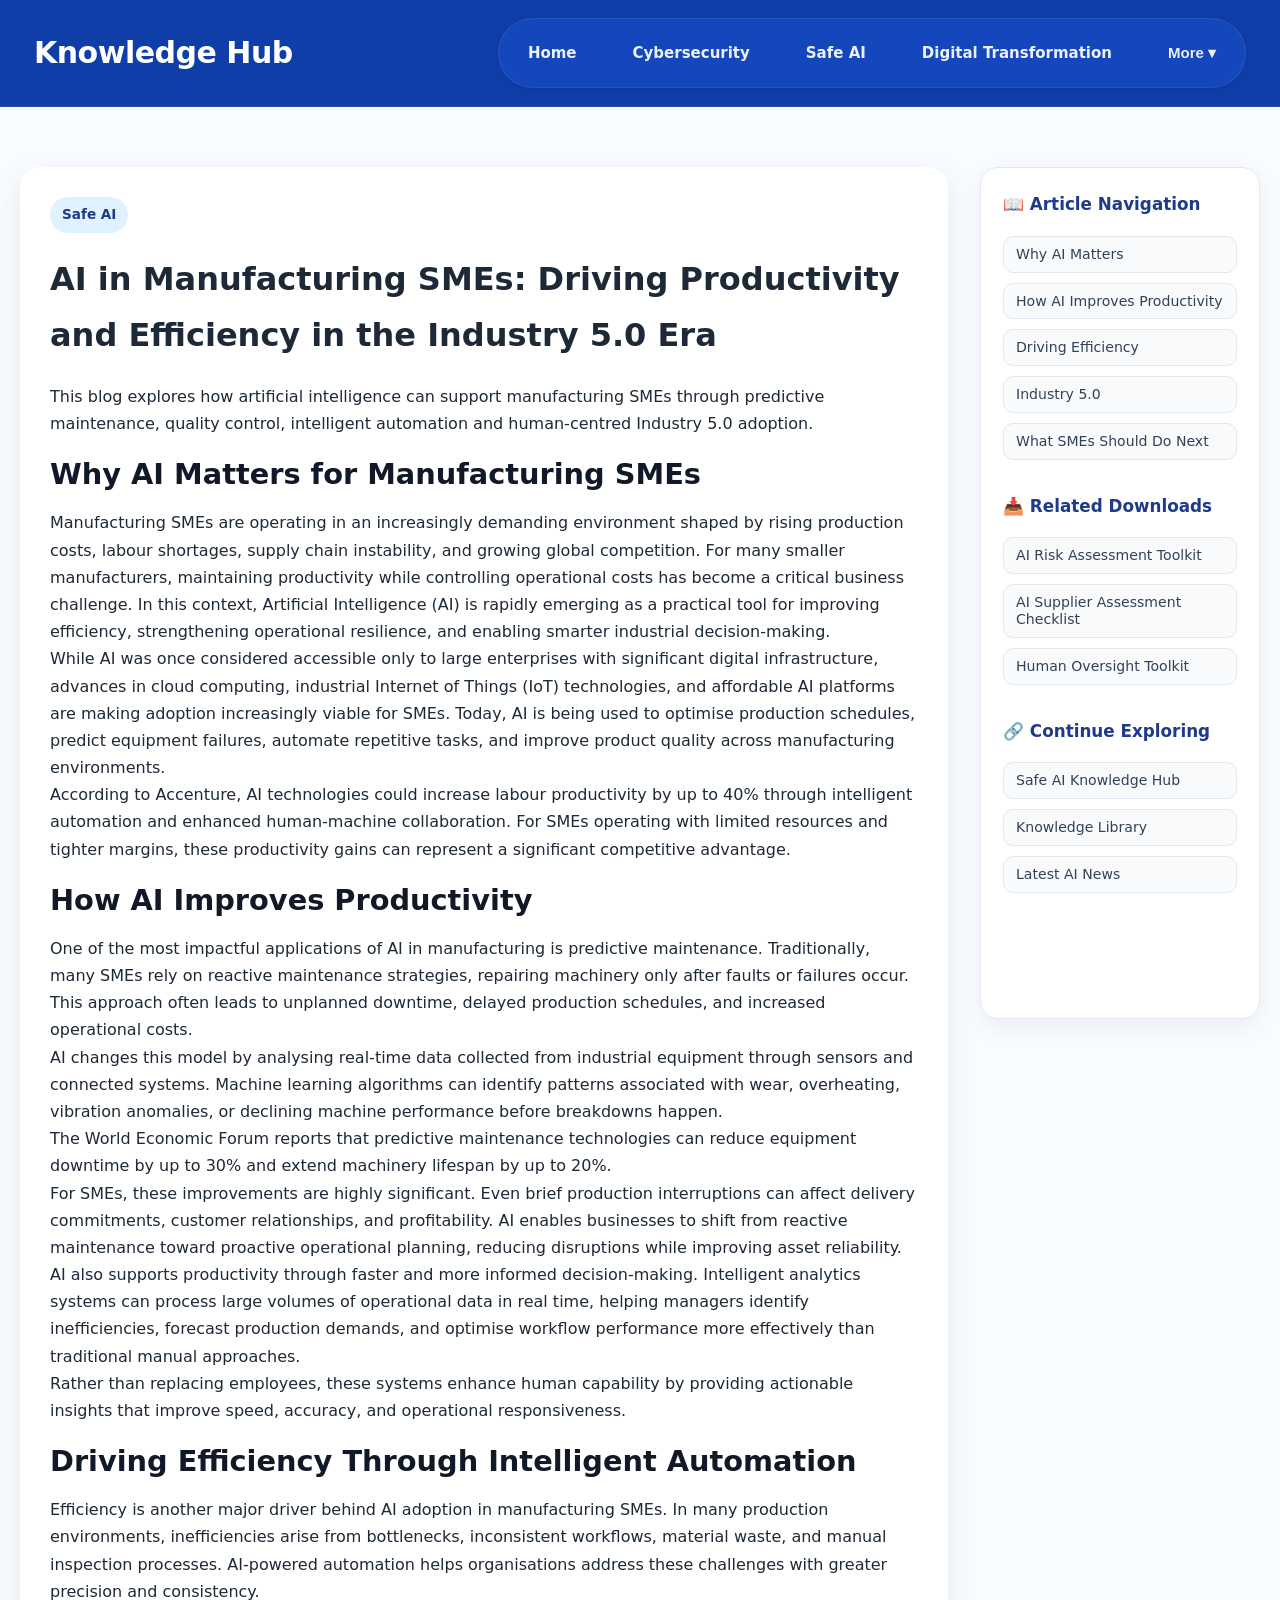
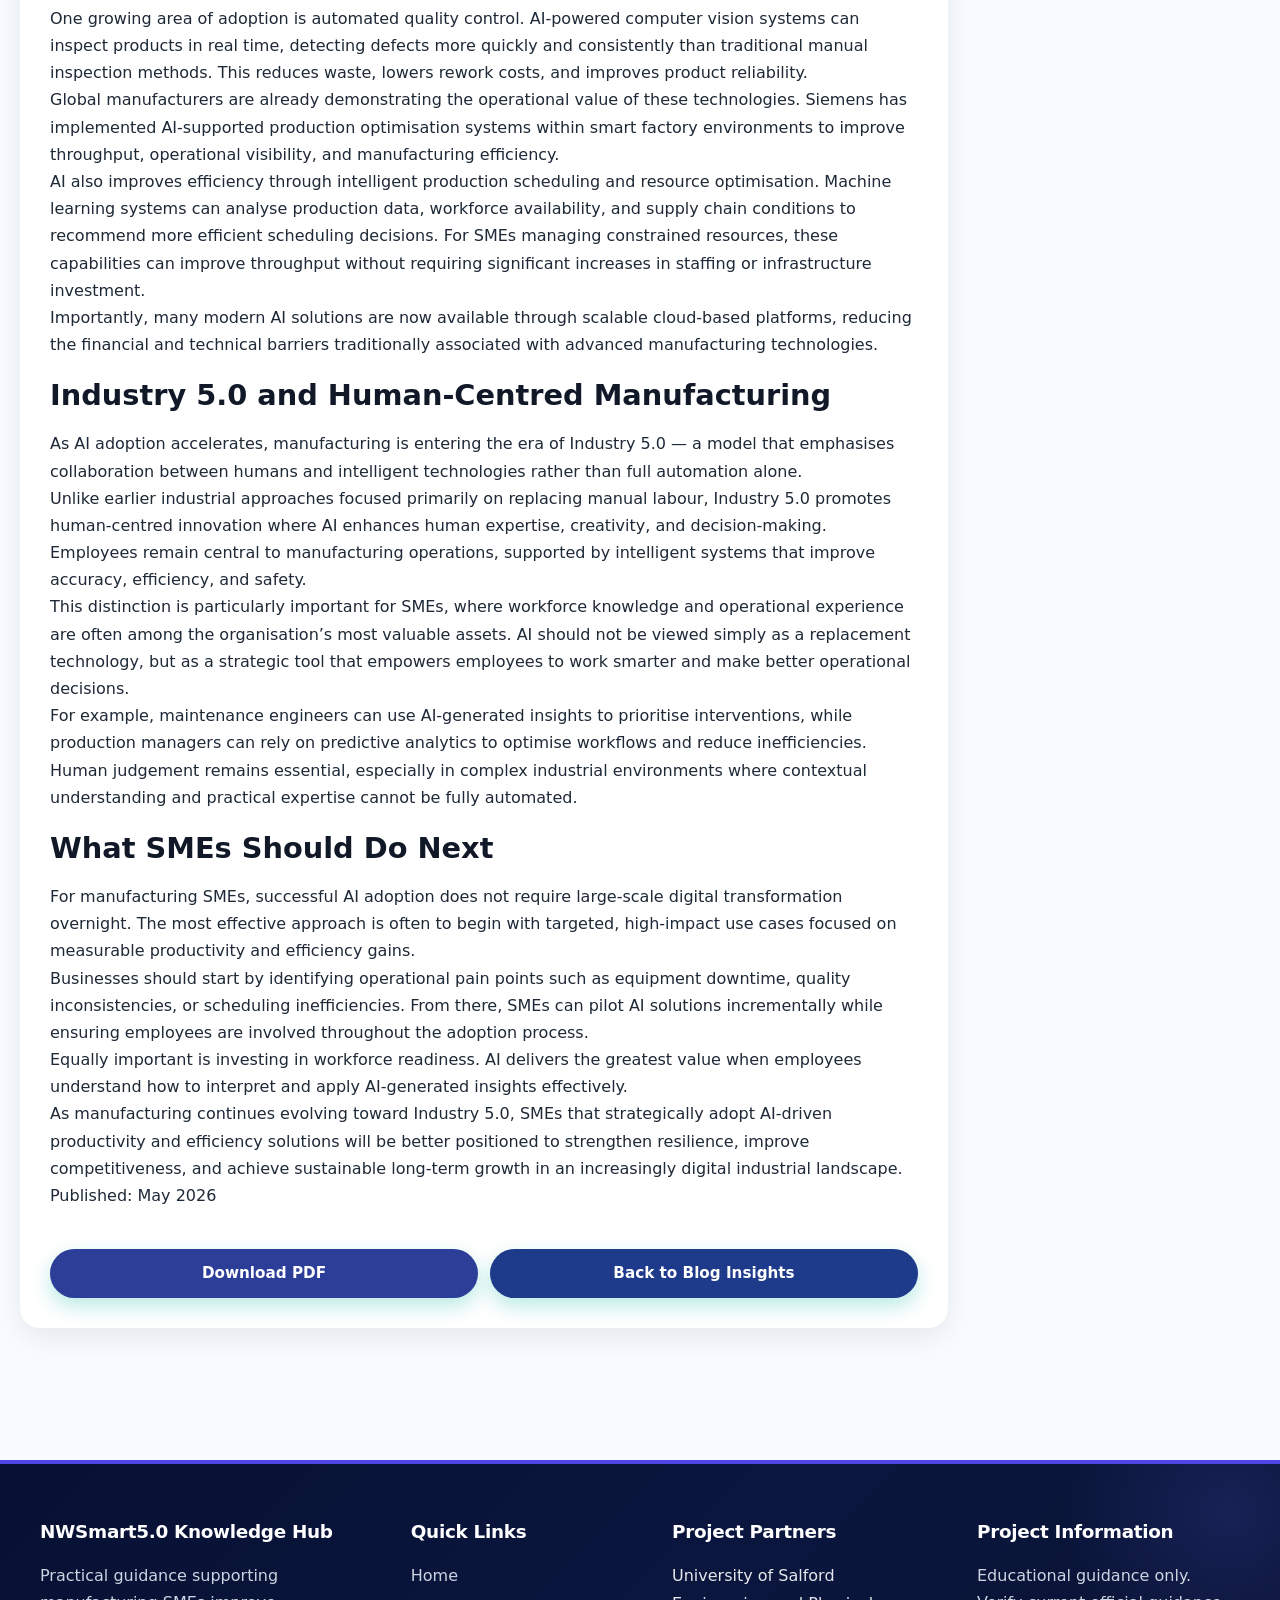
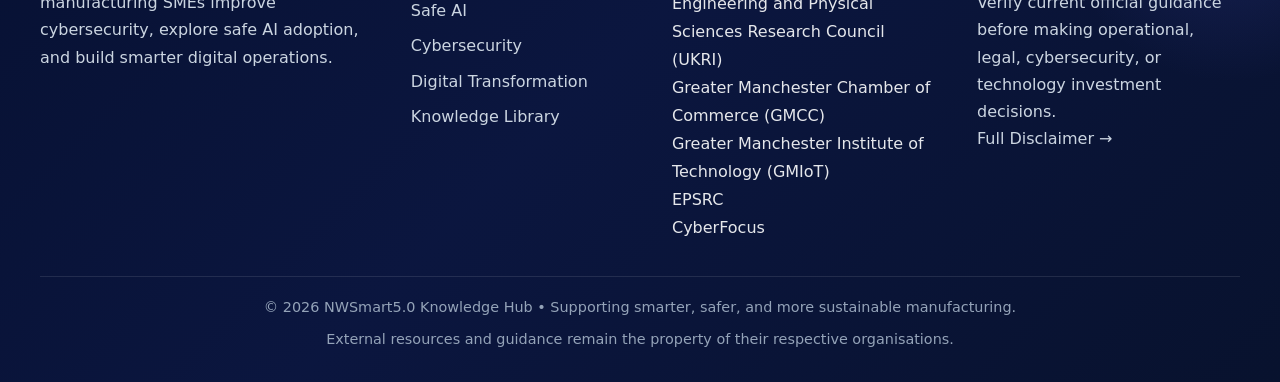
==== commit b75641eb: "Update blog-ai-manufacturing-smes.html" ====
--- a/blog-ai-manufacturing-smes.html
+++ b/blog-ai-manufacturing-smes.html
@@ -12,8 +12,34 @@
     <div id="navbar"></div>
 
 
-    <div class="container">
-        <div class="main-content">
+ <div class="container page-layout">
+
+    <div class="sidebar">
+        <h3>📖 Article Navigation</h3>
+        <ul class="sidebar-jump-links">
+            <li><a href="#why-ai-matters">Why AI Matters</a></li>
+            <li><a href="#ai-productivity">How AI Improves Productivity</a></li>
+            <li><a href="#driving-efficiency">Driving Efficiency</a></li>
+            <li><a href="#industry-5">Industry 5.0</a></li>
+            <li><a href="#sme-next-steps">What SMEs Should Do Next</a></li>
+        </ul>
+
+        <h3 style="margin-top:32px;">📥 Related Downloads</h3>
+        <ul>
+            <li><a href="toolkits/AI_Risk_Assessment_Toolkit.docx" download>AI Risk Assessment Toolkit</a></li>
+            <li><a href="toolkits/AI_Supplier_Assessment_Checklist_Toolkit.docx" download>AI Supplier Assessment Checklist</a></li>
+            <li><a href="toolkits/Human_Oversight_Responsible_AI_Toolkit.docx" download>Human Oversight Toolkit</a></li>
+        </ul>
+
+        <h3 style="margin-top:32px;">🔗 Continue Exploring</h3>
+        <ul>
+            <li><a href="safe-ai.html">Safe AI Knowledge Hub</a></li>
+            <li><a href="library.html">Knowledge Library</a></li>
+            <li><a href="news.html">Latest AI News</a></li>
+        </ul>
+    </div>
+
+    <div class="main-content">
           
             <div class="card">
                 <span class="blog-tag">Safe AI</span>
@@ -24,7 +50,7 @@
 <p style="margin-top: 20px;">
 This blog explores how artificial intelligence can support manufacturing SMEs through predictive maintenance, quality control, intelligent automation and human-centred Industry 5.0 adoption.
 </p>
-<h2 style="margin-top: 20px;">Why AI Matters for Manufacturing SMEs</h2>
+<h2 id="why-ai-matters" style="margin-top: 20px;">Why AI Matters for Manufacturing SMEs</h2>
 
 <p>
 Manufacturing SMEs are operating in an increasingly demanding environment shaped by rising production costs, labour shortages, supply chain instability, and growing global competition. For many smaller manufacturers, maintaining productivity while controlling operational costs has become a critical business challenge. In this context, Artificial Intelligence (AI) is rapidly emerging as a practical tool for improving efficiency, strengthening operational resilience, and enabling smarter industrial decision-making.
@@ -38,7 +64,7 @@
 According to Accenture, AI technologies could increase labour productivity by up to 40% through intelligent automation and enhanced human-machine collaboration. For SMEs operating with limited resources and tighter margins, these productivity gains can represent a significant competitive advantage.
 </p>
 
-<h2 style="margin-top: 20px;">How AI Improves Productivity</h2>
+<h2 id="ai-productivity" style="margin-top: 20px;">How AI Improves Productivity</h2>
 
 <p>
 One of the most impactful applications of AI in manufacturing is predictive maintenance. Traditionally, many SMEs rely on reactive maintenance strategies, repairing machinery only after faults or failures occur. This approach often leads to unplanned downtime, delayed production schedules, and increased operational costs.
@@ -64,7 +90,7 @@
 Rather than replacing employees, these systems enhance human capability by providing actionable insights that improve speed, accuracy, and operational responsiveness.
 </p>
 
-<h2 style="margin-top: 20px;">Driving Efficiency Through Intelligent Automation</h2>
+<h2 id="driving-efficiency" style="margin-top: 20px;">Driving Efficiency Through Intelligent Automation</h2>
 
 <p>
 Efficiency is another major driver behind AI adoption in manufacturing SMEs. In many production environments, inefficiencies arise from bottlenecks, inconsistent workflows, material waste, and manual inspection processes. AI-powered automation helps organisations address these challenges with greater precision and consistency.
@@ -86,7 +112,7 @@
 Importantly, many modern AI solutions are now available through scalable cloud-based platforms, reducing the financial and technical barriers traditionally associated with advanced manufacturing technologies.
 </p>
 
-<h2 style="margin-top: 20px;">Industry 5.0 and Human-Centred Manufacturing</h2>
+<h2 id="industry-5" style="margin-top: 20px;">Industry 5.0 and Human-Centred Manufacturing</h2>
 
 <p>
 As AI adoption accelerates, manufacturing is entering the era of Industry 5.0 — a model that emphasises collaboration between humans and intelligent technologies rather than full automation alone.
@@ -104,7 +130,7 @@
 For example, maintenance engineers can use AI-generated insights to prioritise interventions, while production managers can rely on predictive analytics to optimise workflows and reduce inefficiencies. Human judgement remains essential, especially in complex industrial environments where contextual understanding and practical expertise cannot be fully automated.
 </p>
 
-<h2 style="margin-top: 20px;">What SMEs Should Do Next</h2>
+<h2 id="sme-next-steps" style="margin-top: 20px;">What SMEs Should Do Next</h2>
 
 <p>
 For manufacturing SMEs, successful AI adoption does not require large-scale digital transformation overnight. The most effective approach is often to begin with targeted, high-impact use cases focused on measurable productivity and efficiency gains.
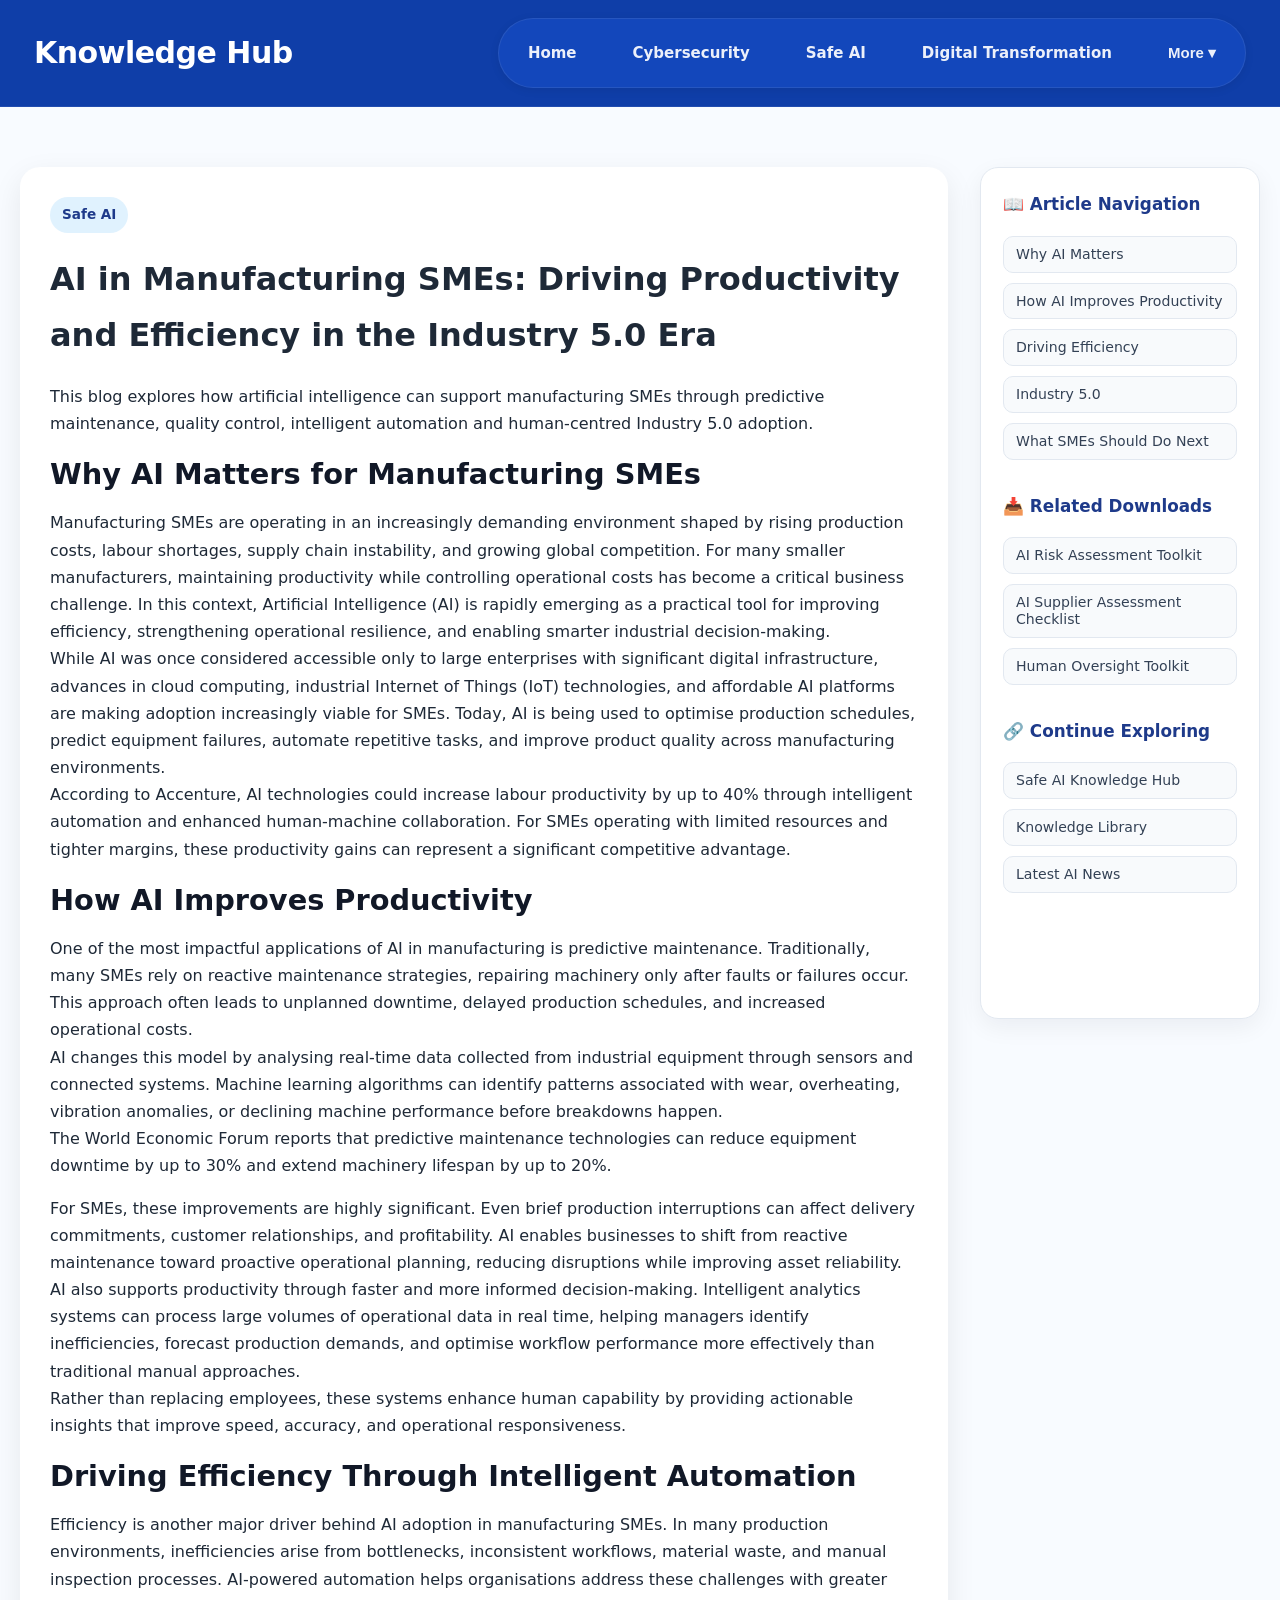
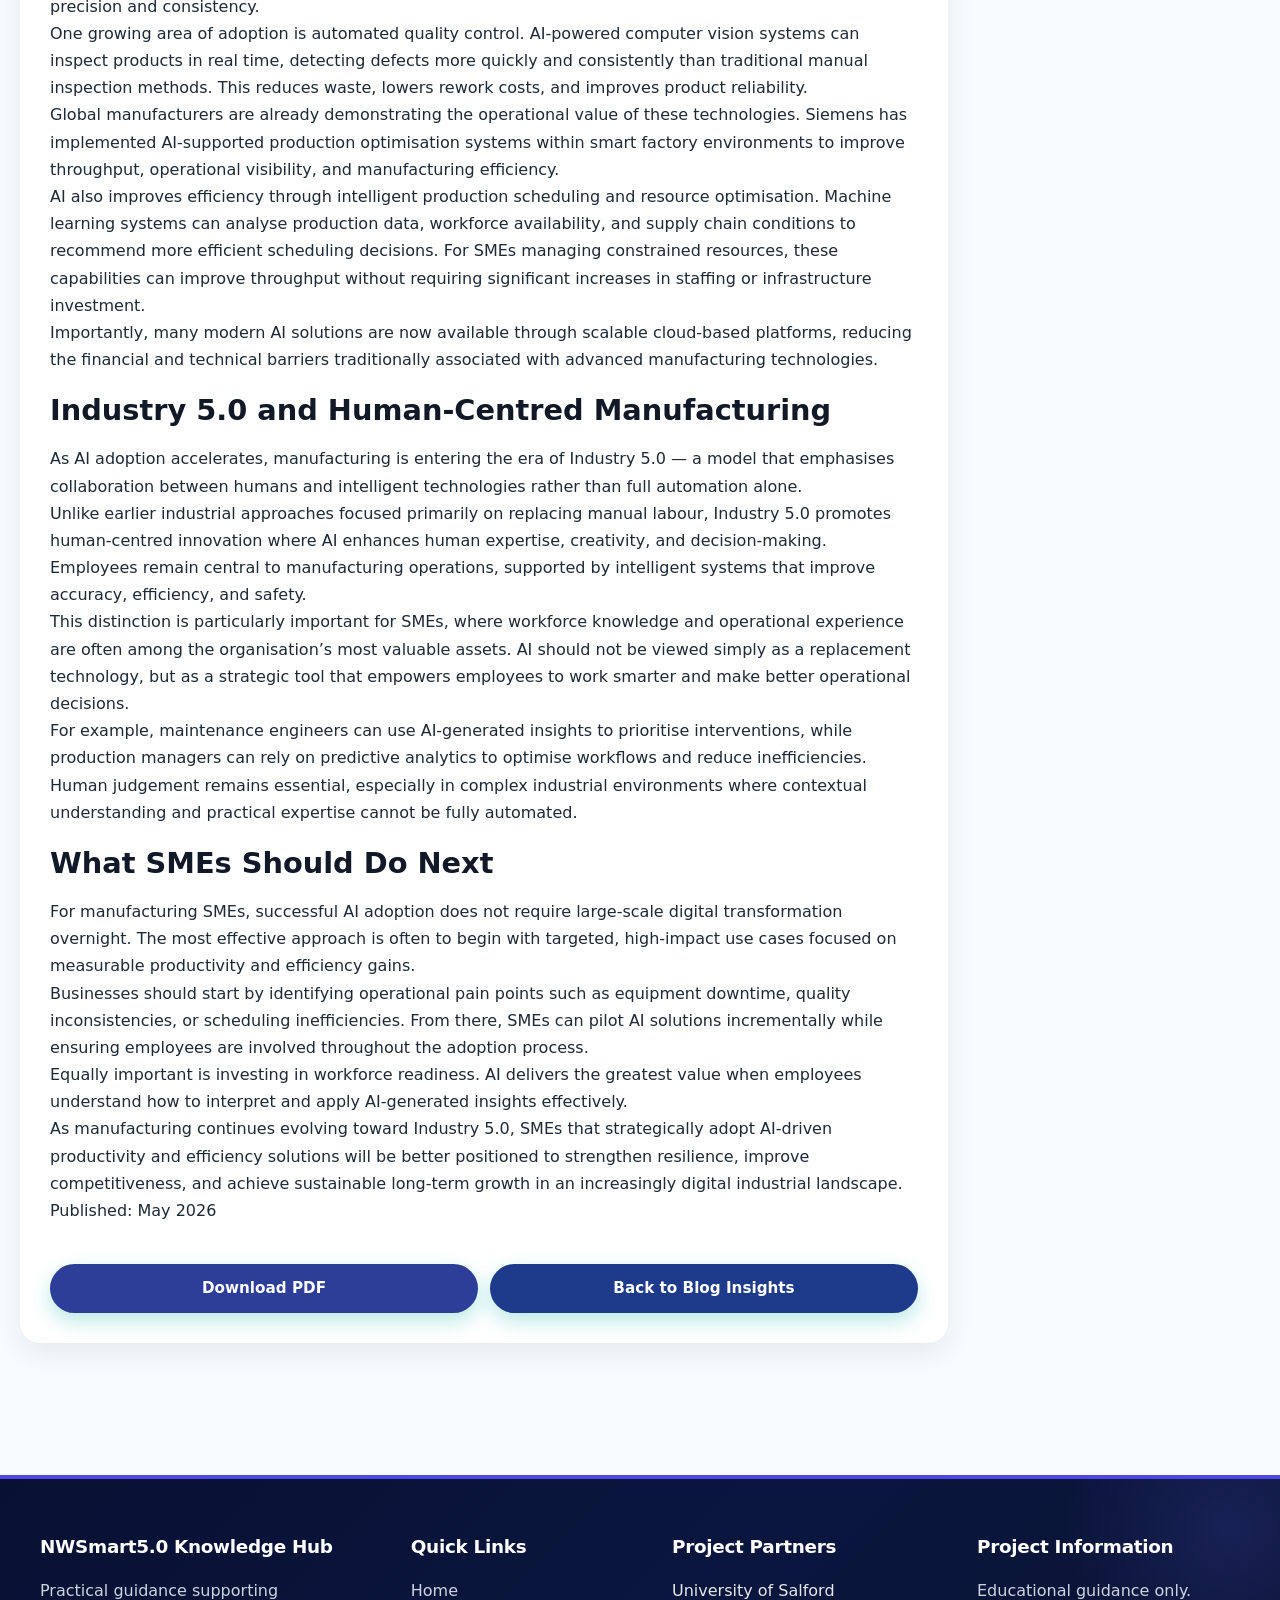
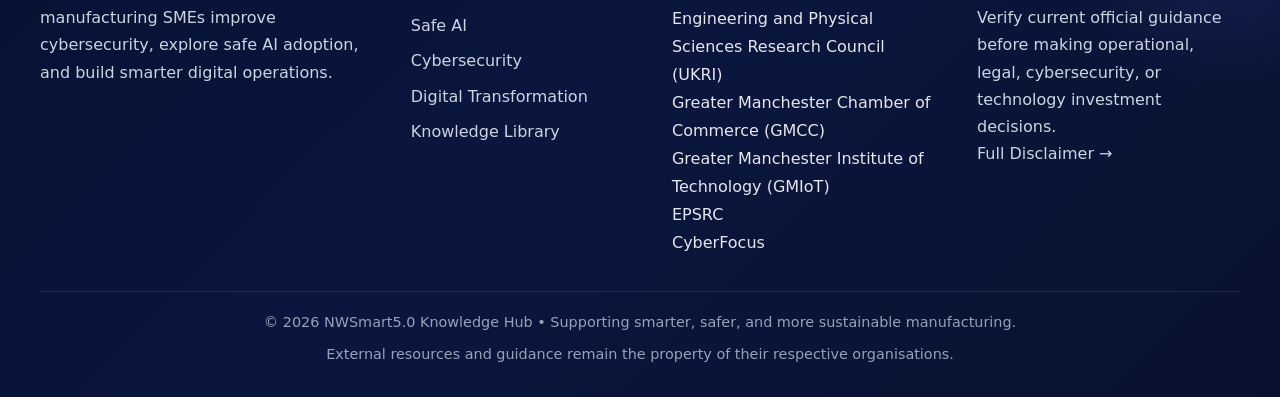
==== commit ec3bf8e3: "Update blog-ai-manufacturing-smes.html" ====
--- a/blog-ai-manufacturing-smes.html
+++ b/blog-ai-manufacturing-smes.html
@@ -77,7 +77,7 @@
 <p>
 The World Economic Forum reports that predictive maintenance technologies can reduce equipment downtime by up to 30% and extend machinery lifespan by up to 20%.
 </p>
-
+<div style="height:15px;"></div>
 <p>
 For SMEs, these improvements are highly significant. Even brief production interruptions can affect delivery commitments, customer relationships, and profitability. AI enables businesses to shift from reactive maintenance toward proactive operational planning, reducing disruptions while improving asset reliability.
 </p>
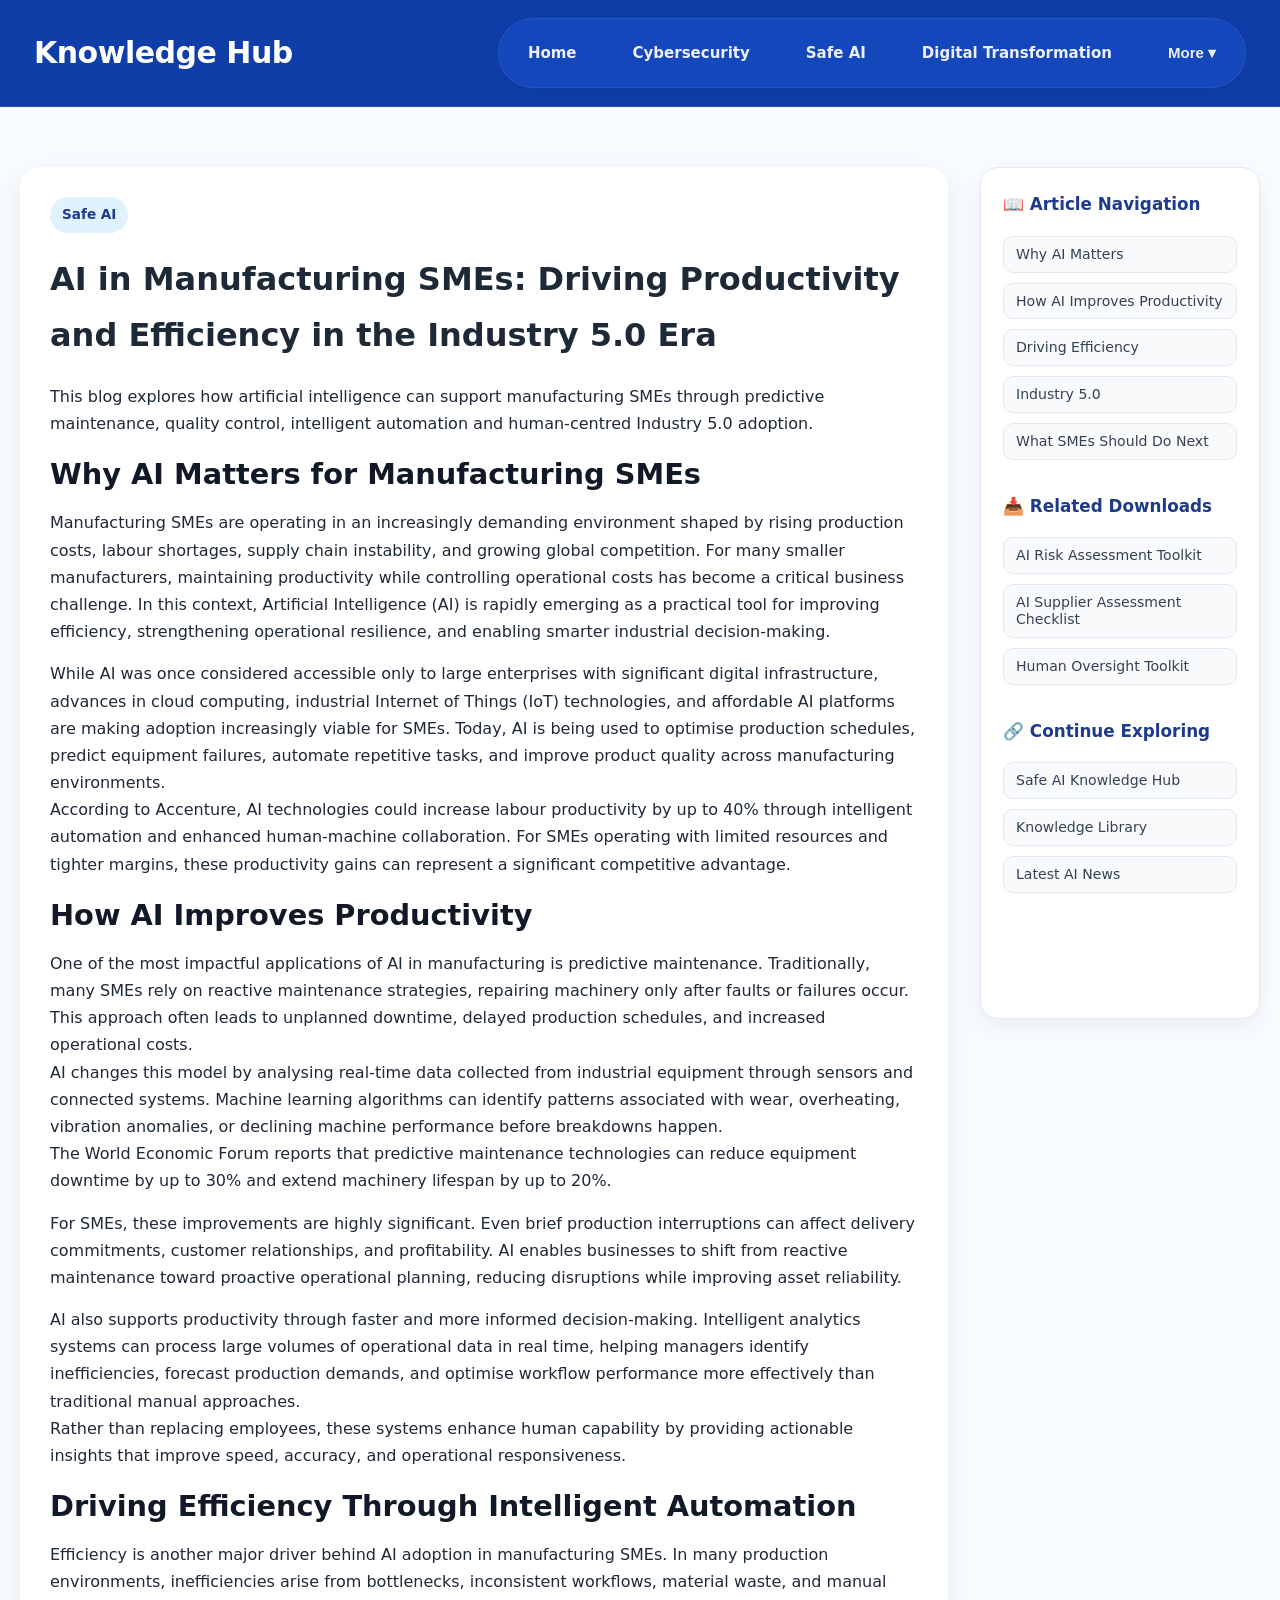
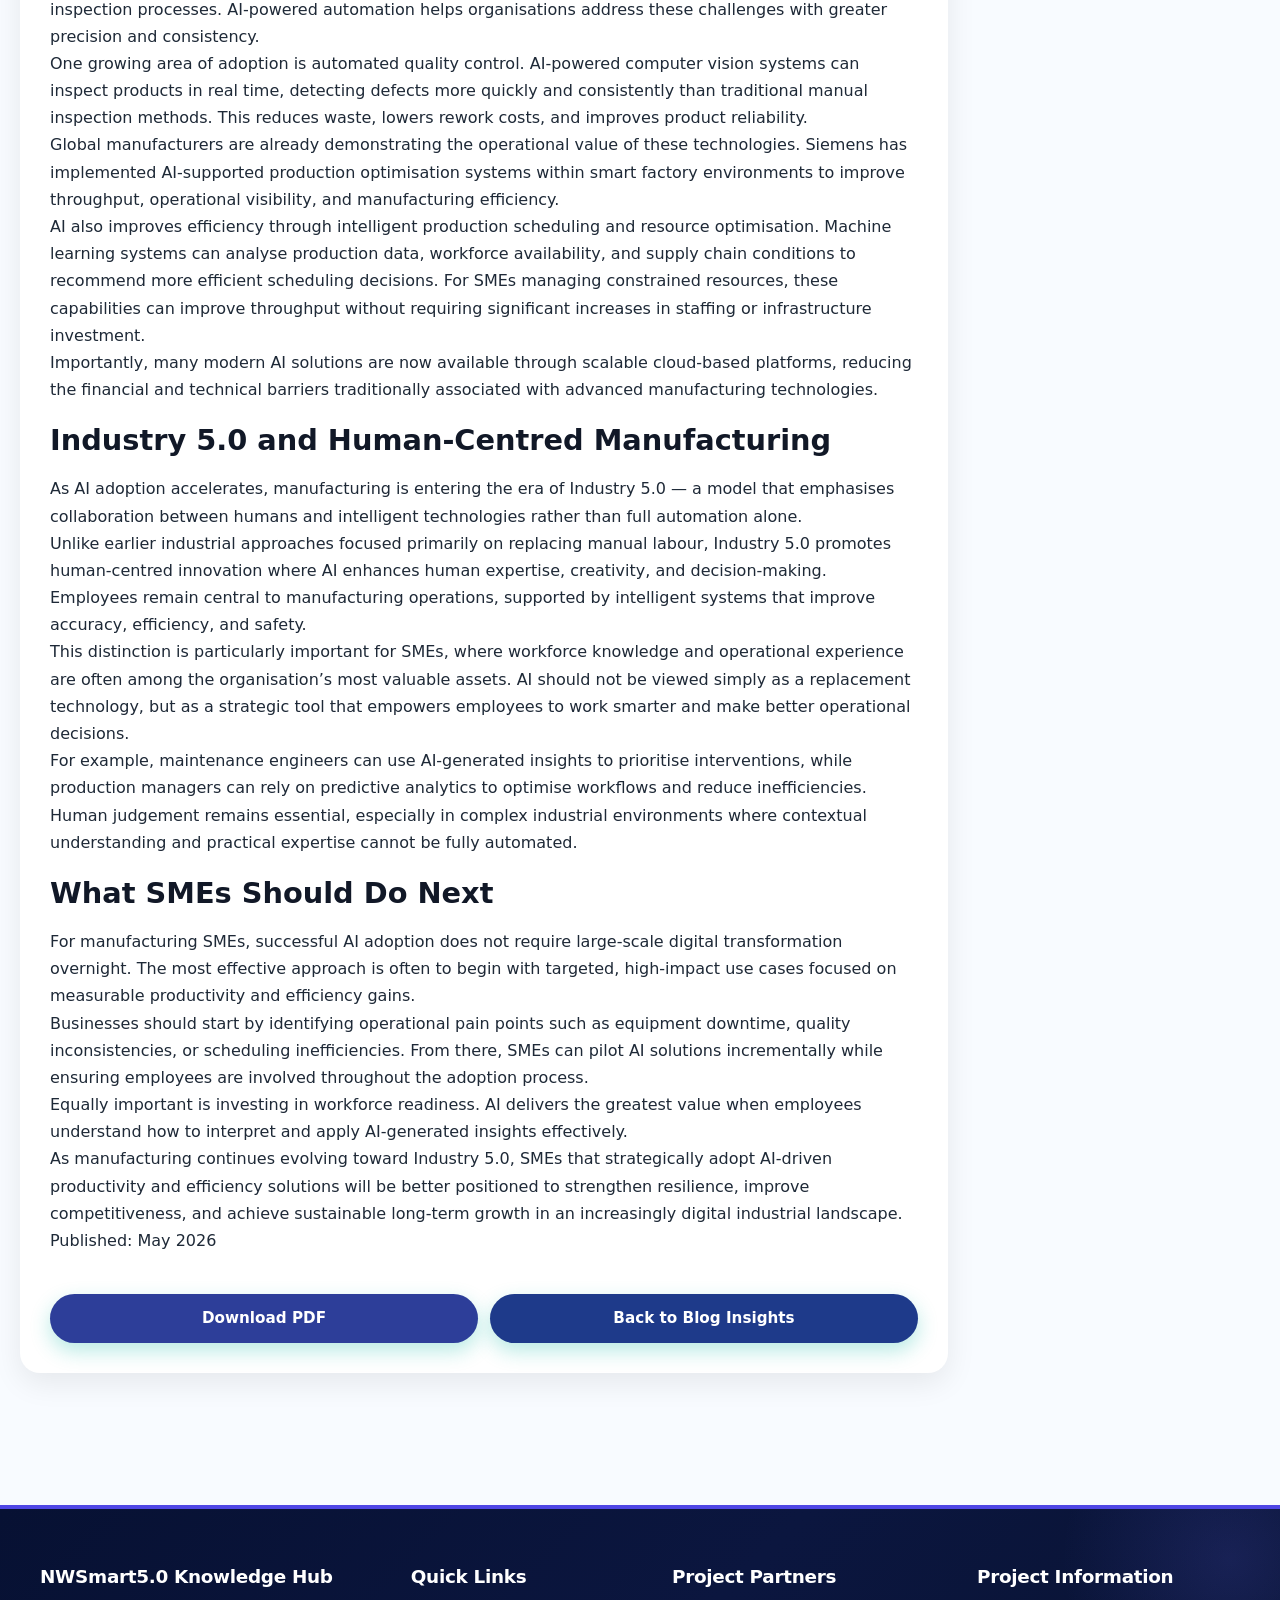
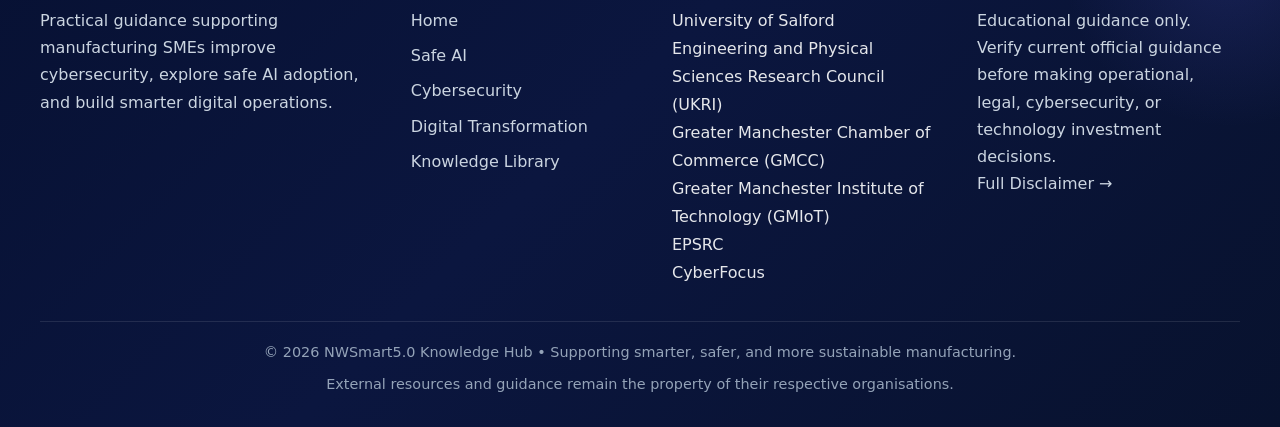
==== commit 956b9e7c: "Update blog-ai-manufacturing-smes.html" ====
--- a/blog-ai-manufacturing-smes.html
+++ b/blog-ai-manufacturing-smes.html
@@ -55,7 +55,7 @@
 <p>
 Manufacturing SMEs are operating in an increasingly demanding environment shaped by rising production costs, labour shortages, supply chain instability, and growing global competition. For many smaller manufacturers, maintaining productivity while controlling operational costs has become a critical business challenge. In this context, Artificial Intelligence (AI) is rapidly emerging as a practical tool for improving efficiency, strengthening operational resilience, and enabling smarter industrial decision-making.
 </p>
-
+<div style="height:15px;"></div>
 <p>
 While AI was once considered accessible only to large enterprises with significant digital infrastructure, advances in cloud computing, industrial Internet of Things (IoT) technologies, and affordable AI platforms are making adoption increasingly viable for SMEs. Today, AI is being used to optimise production schedules, predict equipment failures, automate repetitive tasks, and improve product quality across manufacturing environments.
 </p>
@@ -81,7 +81,7 @@
 <p>
 For SMEs, these improvements are highly significant. Even brief production interruptions can affect delivery commitments, customer relationships, and profitability. AI enables businesses to shift from reactive maintenance toward proactive operational planning, reducing disruptions while improving asset reliability.
 </p>
-
+<div style="height:15px;"></div>
 <p>
 AI also supports productivity through faster and more informed decision-making. Intelligent analytics systems can process large volumes of operational data in real time, helping managers identify inefficiencies, forecast production demands, and optimise workflow performance more effectively than traditional manual approaches.
 </p>
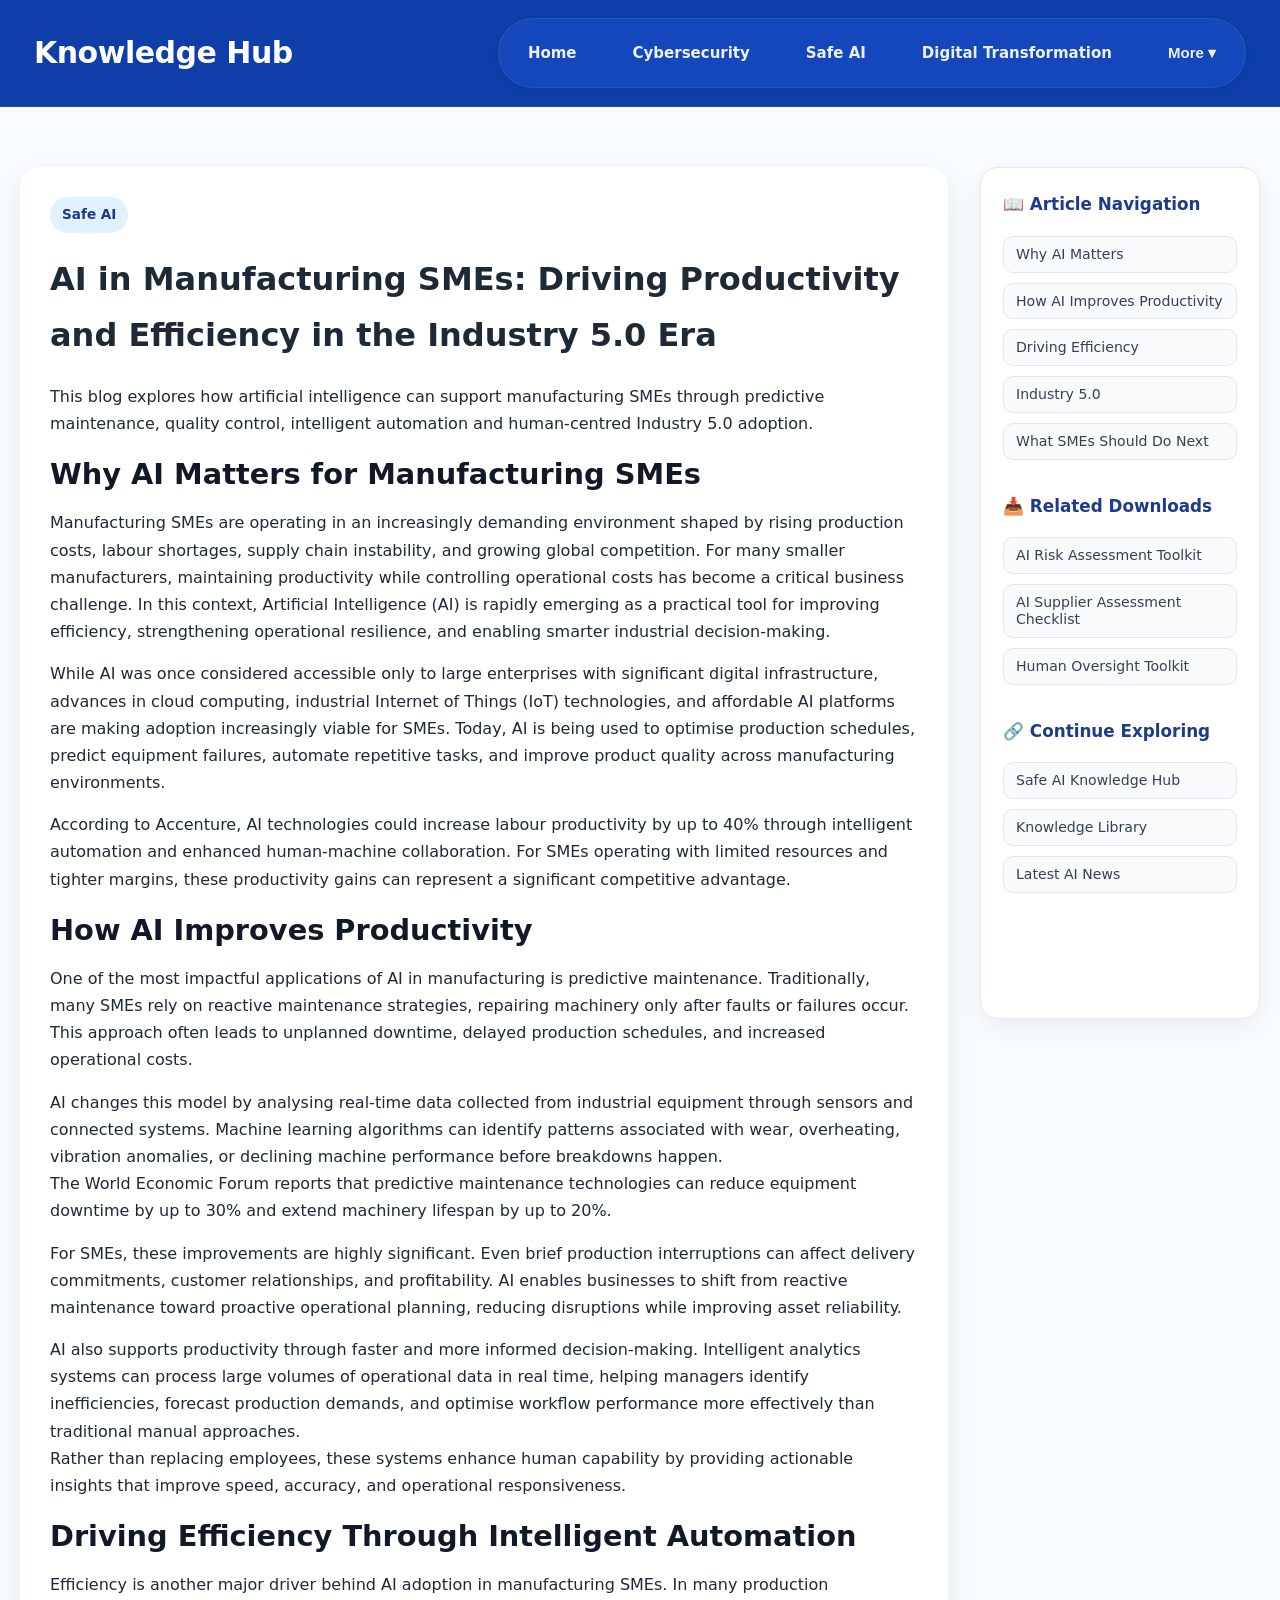
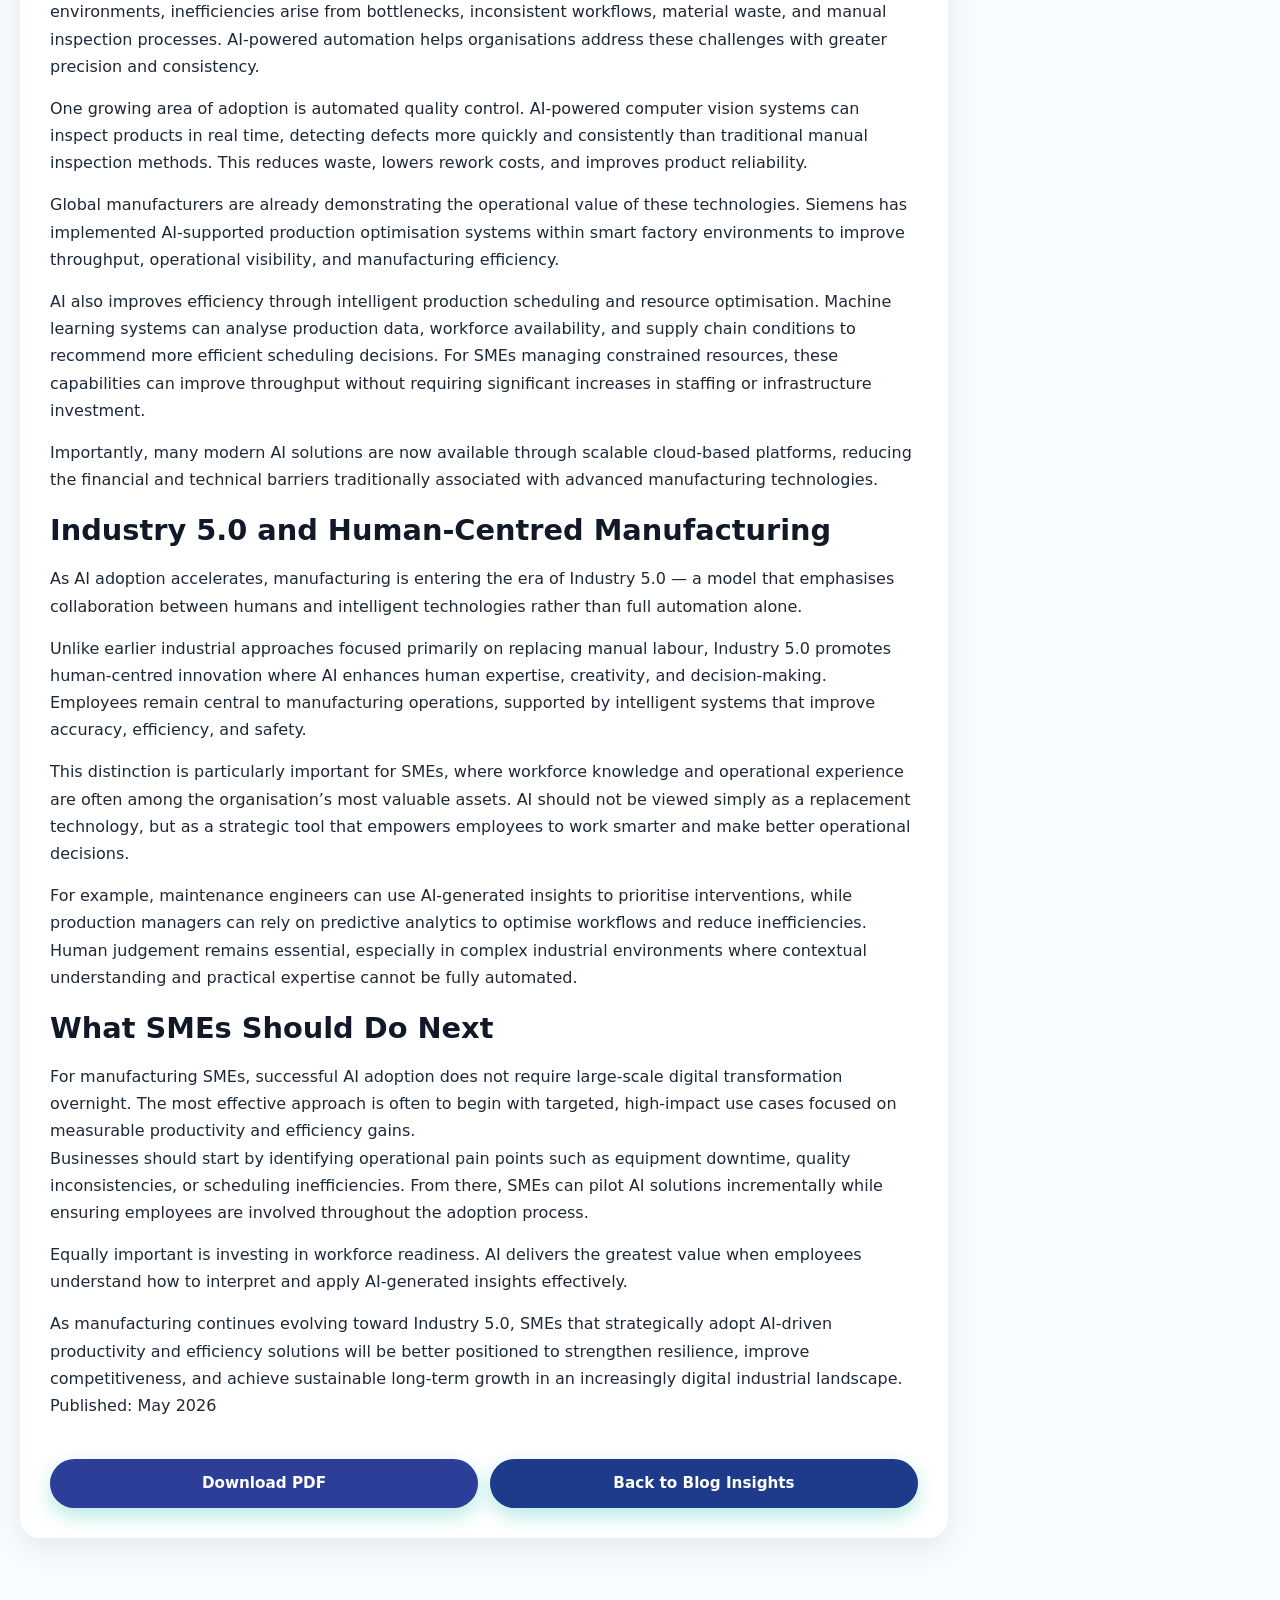
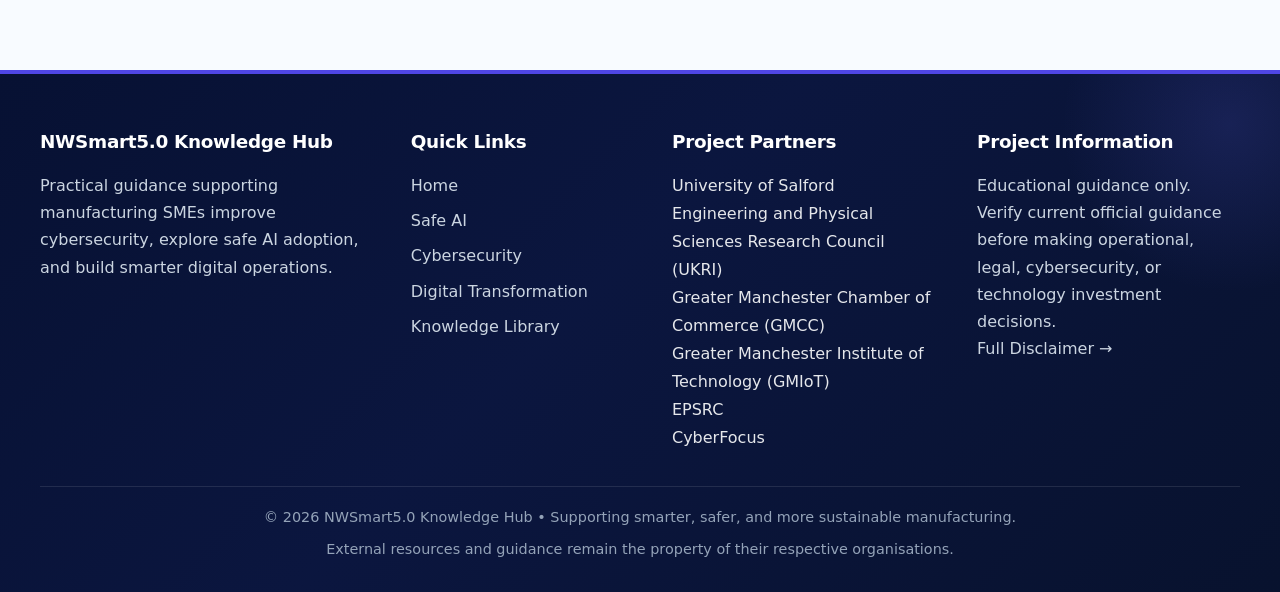
==== commit 03547967: "Update blog-ai-manufacturing-smes.html" ====
--- a/blog-ai-manufacturing-smes.html
+++ b/blog-ai-manufacturing-smes.html
@@ -59,7 +59,7 @@
 <p>
 While AI was once considered accessible only to large enterprises with significant digital infrastructure, advances in cloud computing, industrial Internet of Things (IoT) technologies, and affordable AI platforms are making adoption increasingly viable for SMEs. Today, AI is being used to optimise production schedules, predict equipment failures, automate repetitive tasks, and improve product quality across manufacturing environments.
 </p>
-
+<div style="height:15px;"></div>
 <p>
 According to Accenture, AI technologies could increase labour productivity by up to 40% through intelligent automation and enhanced human-machine collaboration. For SMEs operating with limited resources and tighter margins, these productivity gains can represent a significant competitive advantage.
 </p>
@@ -69,7 +69,7 @@
 <p>
 One of the most impactful applications of AI in manufacturing is predictive maintenance. Traditionally, many SMEs rely on reactive maintenance strategies, repairing machinery only after faults or failures occur. This approach often leads to unplanned downtime, delayed production schedules, and increased operational costs.
 </p>
-
+<div style="height:15px;"></div>
 <p>
 AI changes this model by analysing real-time data collected from industrial equipment through sensors and connected systems. Machine learning algorithms can identify patterns associated with wear, overheating, vibration anomalies, or declining machine performance before breakdowns happen.
 </p>
@@ -95,19 +95,19 @@
 <p>
 Efficiency is another major driver behind AI adoption in manufacturing SMEs. In many production environments, inefficiencies arise from bottlenecks, inconsistent workflows, material waste, and manual inspection processes. AI-powered automation helps organisations address these challenges with greater precision and consistency.
 </p>
-
+<div style="height:15px;"></div>
 <p>
 One growing area of adoption is automated quality control. AI-powered computer vision systems can inspect products in real time, detecting defects more quickly and consistently than traditional manual inspection methods. This reduces waste, lowers rework costs, and improves product reliability.
 </p>
-
+<div style="height:15px;"></div>
 <p>
 Global manufacturers are already demonstrating the operational value of these technologies. Siemens has implemented AI-supported production optimisation systems within smart factory environments to improve throughput, operational visibility, and manufacturing efficiency.
 </p>
-
+<div style="height:15px;"></div>
 <p>
 AI also improves efficiency through intelligent production scheduling and resource optimisation. Machine learning systems can analyse production data, workforce availability, and supply chain conditions to recommend more efficient scheduling decisions. For SMEs managing constrained resources, these capabilities can improve throughput without requiring significant increases in staffing or infrastructure investment.
 </p>
-
+<div style="height:15px;"></div>
 <p>
 Importantly, many modern AI solutions are now available through scalable cloud-based platforms, reducing the financial and technical barriers traditionally associated with advanced manufacturing technologies.
 </p>
@@ -117,15 +117,15 @@
 <p>
 As AI adoption accelerates, manufacturing is entering the era of Industry 5.0 — a model that emphasises collaboration between humans and intelligent technologies rather than full automation alone.
 </p>
-
+<div style="height:15px;"></div>
 <p>
 Unlike earlier industrial approaches focused primarily on replacing manual labour, Industry 5.0 promotes human-centred innovation where AI enhances human expertise, creativity, and decision-making. Employees remain central to manufacturing operations, supported by intelligent systems that improve accuracy, efficiency, and safety.
 </p>
-
+<div style="height:15px;"></div>
 <p>
 This distinction is particularly important for SMEs, where workforce knowledge and operational experience are often among the organisation’s most valuable assets. AI should not be viewed simply as a replacement technology, but as a strategic tool that empowers employees to work smarter and make better operational decisions.
 </p>
-
+<div style="height:15px;"></div>
 <p>
 For example, maintenance engineers can use AI-generated insights to prioritise interventions, while production managers can rely on predictive analytics to optimise workflows and reduce inefficiencies. Human judgement remains essential, especially in complex industrial environments where contextual understanding and practical expertise cannot be fully automated.
 </p>
@@ -139,11 +139,11 @@
 <p>
 Businesses should start by identifying operational pain points such as equipment downtime, quality inconsistencies, or scheduling inefficiencies. From there, SMEs can pilot AI solutions incrementally while ensuring employees are involved throughout the adoption process.
 </p>
-
+<div style="height:15px;"></div>
 <p>
 Equally important is investing in workforce readiness. AI delivers the greatest value when employees understand how to interpret and apply AI-generated insights effectively.
 </p>
-
+<div style="height:15px;"></div>
 <p>
 As manufacturing continues evolving toward Industry 5.0, SMEs that strategically adopt AI-driven productivity and efficiency solutions will be better positioned to strengthen resilience, improve competitiveness, and achieve sustainable long-term growth in an increasingly digital industrial landscape.
 </p>
